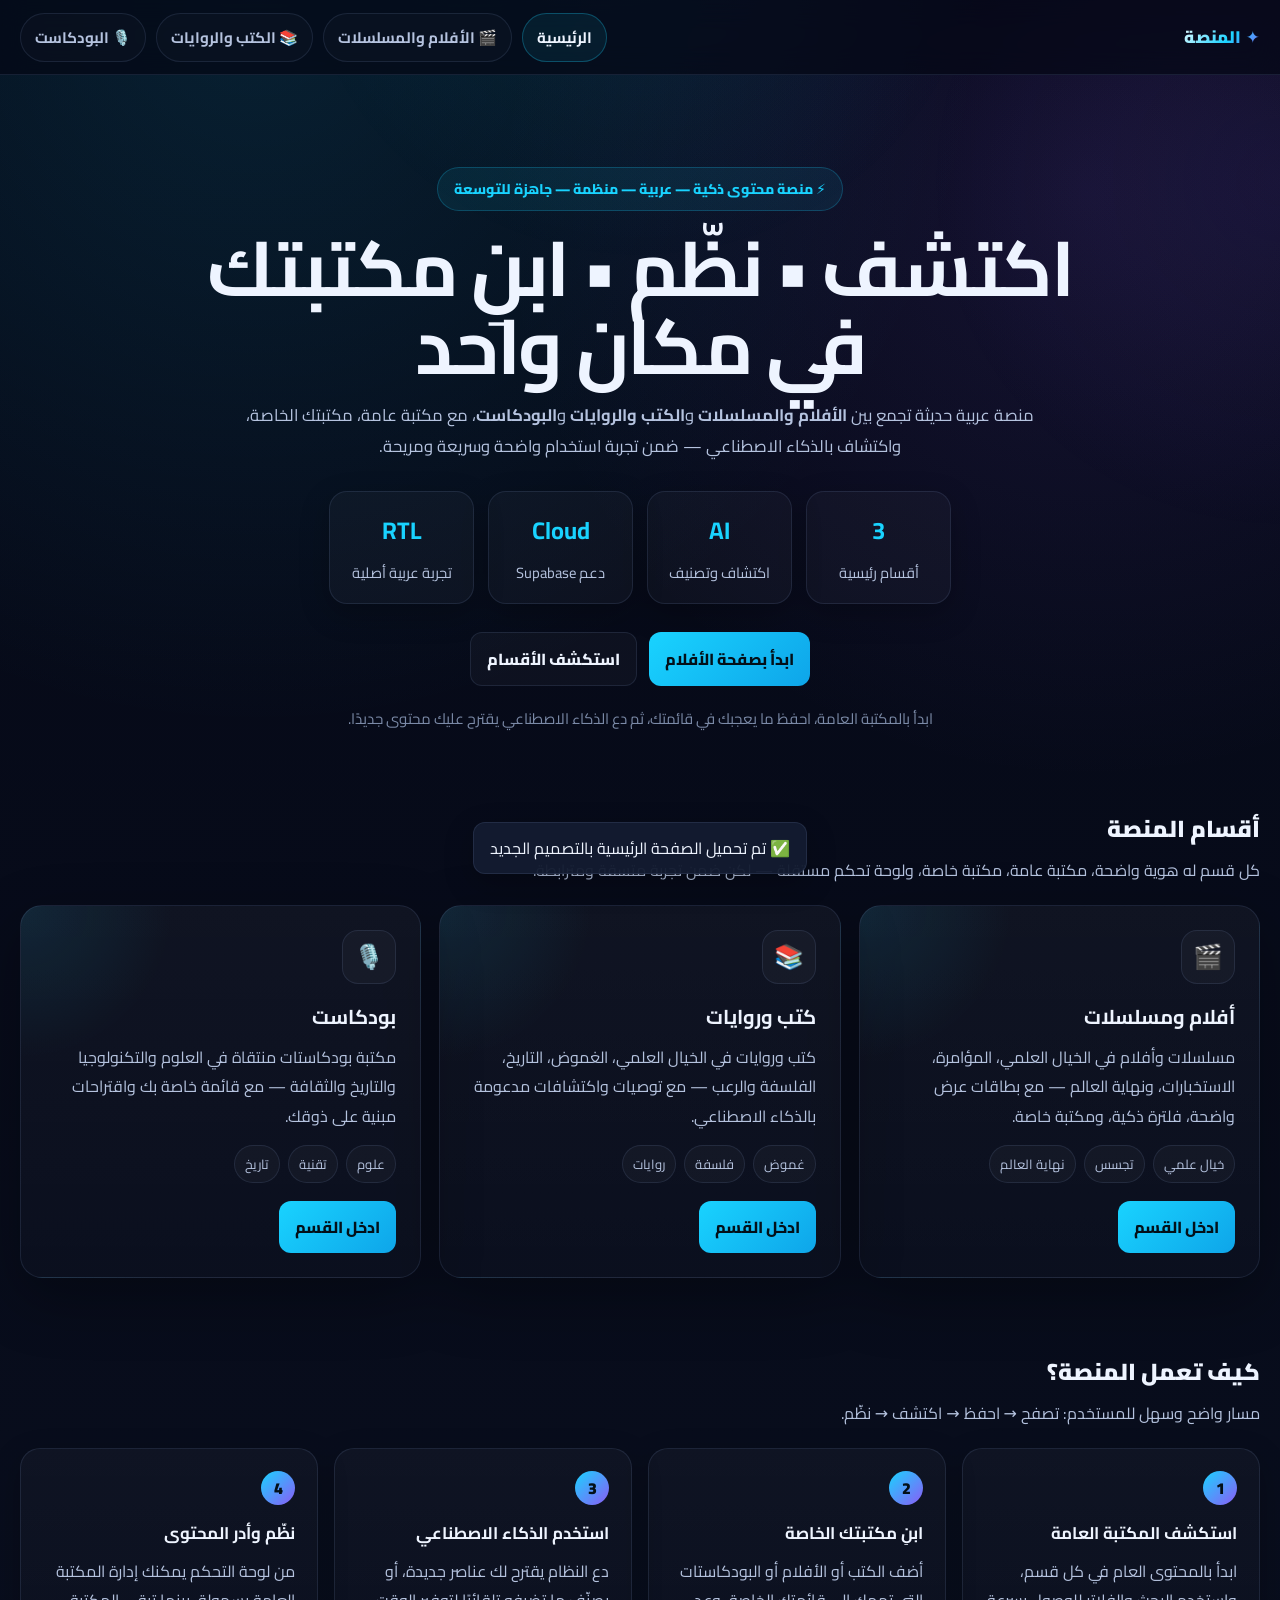
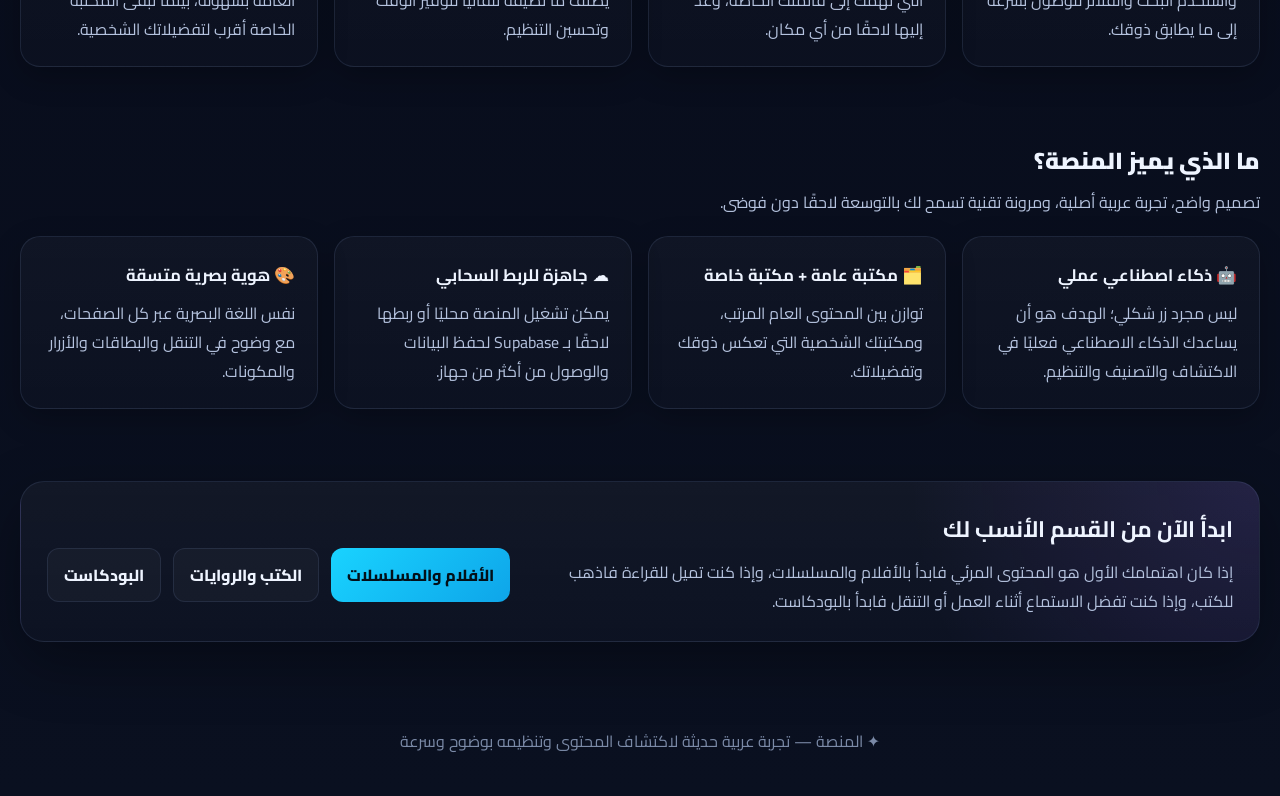
==== index.html @ 4f28342f "Revamp landing page structure and styles Updated the HTML structure and styles for the landing page," ====
<!DOCTYPE html>
<html lang="ar" dir="rtl">
<head>
  <meta charset="UTF-8" />
  <meta name="viewport" content="width=device-width, initial-scale=1.0" />

  <link rel="preconnect" href="https://fonts.googleapis.com" />
  <link rel="preconnect" href="https://fonts.gstatic.com" crossorigin />
  <link href="https://fonts.googleapis.com/css2?family=Cairo:wght@300;400;600;700;800;900&family=Tajawal:wght@300;400;500;700;800&display=swap" rel="stylesheet" />
  <link rel="stylesheet" href="assets/css/style.css" />

  <title>المنصة | أفلام • كتب • بودكاست</title>

  <style>
    .landing-hero {
      padding: 92px 0 56px;
    }

    .landing-title {
      max-width: 980px;
      margin-inline: auto;
      text-align: center;
    }

    .landing-title h1 {
      margin: 18px 0 14px;
      font-size: clamp(2.8rem, 6vw, 5rem);
      line-height: 1.02;
      letter-spacing: -0.03em;
    }

    .landing-title p {
      max-width: 820px;
      margin: 0 auto;
      color: var(--text-2);
      line-height: 1.9;
      font-size: 1.04rem;
    }

    .hero-kpis {
      display: flex;
      justify-content: center;
      flex-wrap: wrap;
      gap: 14px;
      margin-top: 28px;
    }

    .hero-kpi {
      min-width: 145px;
      padding: 16px 18px;
      text-align: center;
      border-radius: 18px;
      border: 1px solid var(--border);
      background: rgba(255,255,255,.03);
      box-shadow: var(--shadow-md);
    }

    .hero-kpi b {
      display: block;
      font-size: 1.5rem;
      color: var(--primary);
      margin-bottom: 4px;
    }

    .hero-kpi span {
      color: var(--text-2);
      font-size: .92rem;
    }

    .hero-cta {
      display: flex;
      justify-content: center;
      gap: 12px;
      flex-wrap: wrap;
      margin-top: 28px;
    }

    .hero-note {
      margin-top: 18px;
      text-align: center;
      color: var(--text-3);
      font-size: .94rem;
    }

    .category-grid {
      display: grid;
      grid-template-columns: repeat(auto-fit, minmax(280px, 1fr));
      gap: 18px;
    }

    .category-card {
      position: relative;
      overflow: hidden;
      padding: 24px;
      border-radius: 22px;
      border: 1px solid var(--border);
      background:
        linear-gradient(180deg, rgba(255,255,255,.04), rgba(255,255,255,.015)),
        radial-gradient(circle at top left, rgba(25,211,255,.10), transparent 28%);
      box-shadow: var(--shadow-lg);
      transition: .22s ease;
    }

    .category-card:hover {
      transform: translateY(-3px);
      border-color: rgba(25,211,255,.26);
    }

    .category-icon {
      width: 54px;
      height: 54px;
      border-radius: 16px;
      display: inline-flex;
      align-items: center;
      justify-content: center;
      font-size: 1.5rem;
      border: 1px solid var(--border);
      background: rgba(255,255,255,.03);
      margin-bottom: 14px;
    }

    .category-card h3 {
      margin: 0 0 8px;
      font-size: 1.25rem;
    }

    .category-card p {
      margin: 0;
      color: var(--text-2);
      line-height: 1.85;
    }

    .category-tags {
      display: flex;
      gap: 8px;
      flex-wrap: wrap;
      margin-top: 14px;
    }

    .category-tags span {
      border: 1px solid var(--border);
      background: rgba(255,255,255,.03);
      color: var(--text-2);
      border-radius: 999px;
      padding: 6px 10px;
      font-size: .82rem;
    }

    .category-actions {
      margin-top: 18px;
      display: flex;
      gap: 10px;
      flex-wrap: wrap;
    }

    .how-grid {
      display: grid;
      grid-template-columns: repeat(auto-fit, minmax(240px, 1fr));
      gap: 16px;
    }

    .step-card {
      padding: 22px;
      border-radius: 20px;
      border: 1px solid var(--border);
      background: linear-gradient(180deg, rgba(255,255,255,.03), rgba(255,255,255,.015));
      box-shadow: var(--shadow-md);
    }

    .step-number {
      width: 34px;
      height: 34px;
      border-radius: 999px;
      display: inline-flex;
      align-items: center;
      justify-content: center;
      background: linear-gradient(135deg, var(--primary), var(--secondary));
      color: #031018;
      font-weight: 900;
      margin-bottom: 12px;
    }

    .step-card h4 {
      margin: 0 0 8px;
      font-size: 1.05rem;
    }

    .step-card p {
      margin: 0;
      color: var(--text-2);
      line-height: 1.8;
    }

    .feature-grid {
      display: grid;
      grid-template-columns: repeat(auto-fit, minmax(260px, 1fr));
      gap: 16px;
    }

    .feature-card {
      padding: 22px;
      border-radius: 20px;
      border: 1px solid var(--border);
      background: linear-gradient(180deg, rgba(255,255,255,.03), rgba(255,255,255,.015));
      box-shadow: var(--shadow-md);
    }

    .feature-card h4 {
      margin: 0 0 8px;
      font-size: 1.04rem;
    }

    .feature-card p {
      margin: 0;
      color: var(--text-2);
      line-height: 1.8;
    }

    .cta-band {
      padding: 26px;
      border-radius: 24px;
      border: 1px solid var(--border);
      background:
        linear-gradient(180deg, rgba(255,255,255,.04), rgba(255,255,255,.015)),
        radial-gradient(circle at top right, rgba(139,92,246,.14), transparent 28%);
      box-shadow: var(--shadow-lg);
      display: flex;
      justify-content: space-between;
      align-items: center;
      gap: 18px;
      flex-wrap: wrap;
    }

    .cta-band h3 {
      margin: 0 0 8px;
      font-size: 1.4rem;
    }

    .cta-band p {
      margin: 0;
      color: var(--text-2);
      line-height: 1.8;
      max-width: 700px;
    }

    @media (max-width: 720px) {
      .landing-hero {
        padding-top: 68px;
      }

      .landing-title h1 {
        font-size: clamp(2.2rem, 10vw, 3.4rem);
      }
    }
  </style>
</head>
<body class="page-shell">
  <header class="nav">
    <div class="container nav-inner">
      <a class="brand" href="index.html">✦ المنصة</a>

      <nav class="nav-links">
        <a class="nav-link active" href="index.html">الرئيسية</a>
        <a class="nav-link" href="movies.html">🎬 الأفلام والمسلسلات</a>
        <a class="nav-link" href="books.html">📚 الكتب والروايات</a>
        <a class="nav-link" href="podcasts.html">🎙️ البودكاست</a>
      </nav>
    </div>
  </header>

  <main>
    <!-- HERO -->
    <section class="landing-hero container">
      <div class="landing-title">
        <span class="hero-badge">⚡ منصة محتوى ذكية — عربية — منظمة — جاهزة للتوسعة</span>
        <h1>اكتشف • نظّم • ابنِ مكتبتك<br />في مكان واحد</h1>
        <p>
          منصة عربية حديثة تجمع بين <strong>الأفلام والمسلسلات</strong> و<strong>الكتب والروايات</strong> و<strong>البودكاست</strong>،
          مع مكتبة عامة، مكتبتك الخاصة، واكتشاف بالذكاء الاصطناعي — ضمن تجربة استخدام واضحة وسريعة ومريحة.
        </p>

        <div class="hero-kpis">
          <div class="hero-kpi">
            <b>3</b>
            <span>أقسام رئيسية</span>
          </div>
          <div class="hero-kpi">
            <b>AI</b>
            <span>اكتشاف وتصنيف</span>
          </div>
          <div class="hero-kpi">
            <b>Cloud</b>
            <span>دعم Supabase</span>
          </div>
          <div class="hero-kpi">
            <b>RTL</b>
            <span>تجربة عربية أصلية</span>
          </div>
        </div>

        <div class="hero-cta">
          <a class="btn btn-primary" href="movies.html">ابدأ بصفحة الأفلام</a>
          <a class="btn btn-ghost" href="#sections">استكشف الأقسام</a>
        </div>

        <div class="hero-note">
          ابدأ بالمكتبة العامة، احفظ ما يعجبك في قائمتك، ثم دع الذكاء الاصطناعي يقترح عليك محتوى جديدًا.
        </div>
      </div>
    </section>

    <!-- SECTIONS -->
    <section id="sections" class="section container">
      <div class="section-head">
        <div>
          <h2 class="section-title">أقسام المنصة</h2>
          <p class="section-subtitle">
            كل قسم له هوية واضحة، مكتبة عامة، مكتبة خاصة، ولوحة تحكم مستقلة — لكن ضمن تجربة متسقة ومترابطة.
          </p>
        </div>
      </div>

      <div class="category-grid">
        <article class="category-card">
          <div class="category-icon">🎬</div>
          <h3>أفلام ومسلسلات</h3>
          <p>
            مسلسلات وأفلام في الخيال العلمي، المؤامرة، الاستخبارات، ونهاية العالم — مع بطاقات عرض واضحة، فلترة ذكية، ومكتبة خاصة.
          </p>
          <div class="category-tags">
            <span>خيال علمي</span>
            <span>تجسس</span>
            <span>نهاية العالم</span>
          </div>
          <div class="category-actions">
            <a class="btn btn-primary" href="movies.html">ادخل القسم</a>
          </div>
        </article>

        <article class="category-card">
          <div class="category-icon">📚</div>
          <h3>كتب وروايات</h3>
          <p>
            كتب وروايات في الخيال العلمي، الغموض، التاريخ، الفلسفة والرعب — مع توصيات واكتشافات مدعومة بالذكاء الاصطناعي.
          </p>
          <div class="category-tags">
            <span>غموض</span>
            <span>فلسفة</span>
            <span>روايات</span>
          </div>
          <div class="category-actions">
            <a class="btn btn-primary" href="books.html">ادخل القسم</a>
          </div>
        </article>

        <article class="category-card">
          <div class="category-icon">🎙️</div>
          <h3>بودكاست</h3>
          <p>
            مكتبة بودكاستات منتقاة في العلوم والتكنولوجيا والتاريخ والثقافة — مع قائمة خاصة بك واقتراحات مبنية على ذوقك.
          </p>
          <div class="category-tags">
            <span>علوم</span>
            <span>تقنية</span>
            <span>تاريخ</span>
          </div>
          <div class="category-actions">
            <a class="btn btn-primary" href="podcasts.html">ادخل القسم</a>
          </div>
        </article>
      </div>
    </section>

    <!-- HOW IT WORKS -->
    <section class="section container">
      <div class="section-head">
        <div>
          <h2 class="section-title">كيف تعمل المنصة؟</h2>
          <p class="section-subtitle">
            مسار واضح وسهل للمستخدم: تصفح → احفظ → اكتشف → نظّم.
          </p>
        </div>
      </div>

      <div class="how-grid">
        <article class="step-card">
          <div class="step-number">1</div>
          <h4>استكشف المكتبة العامة</h4>
          <p>
            ابدأ بالمحتوى العام في كل قسم، واستخدم البحث والفلاتر للوصول بسرعة إلى ما يطابق ذوقك.
          </p>
        </article>

        <article class="step-card">
          <div class="step-number">2</div>
          <h4>ابنِ مكتبتك الخاصة</h4>
          <p>
            أضف الكتب أو الأفلام أو البودكاستات التي تهمك إلى قائمتك الخاصة، وعد إليها لاحقًا من أي مكان.
          </p>
        </article>

        <article class="step-card">
          <div class="step-number">3</div>
          <h4>استخدم الذكاء الاصطناعي</h4>
          <p>
            دع النظام يقترح لك عناصر جديدة، أو يصنّف ما تضيفه تلقائيًا لتوفير الوقت وتحسين التنظيم.
          </p>
        </article>

        <article class="step-card">
          <div class="step-number">4</div>
          <h4>نظّم وأدر المحتوى</h4>
          <p>
            من لوحة التحكم يمكنك إدارة المكتبة العامة بسهولة، بينما تبقى المكتبة الخاصة أقرب لتفضيلاتك الشخصية.
          </p>
        </article>
      </div>
    </section>

    <!-- FEATURE BLOCKS -->
    <section class="section container">
      <div class="section-head">
        <div>
          <h2 class="section-title">ما الذي يميز المنصة؟</h2>
          <p class="section-subtitle">
            تصميم واضح، تجربة عربية أصلية، ومرونة تقنية تسمح لك بالتوسعة لاحقًا دون فوضى.
          </p>
        </div>
      </div>

      <div class="feature-grid">
        <article class="feature-card">
          <h4>🤖 ذكاء اصطناعي عملي</h4>
          <p>
            ليس مجرد زر شكلي؛ الهدف هو أن يساعدك الذكاء الاصطناعي فعليًا في الاكتشاف والتصنيف والتنظيم.
          </p>
        </article>

        <article class="feature-card">
          <h4>🗂️ مكتبة عامة + مكتبة خاصة</h4>
          <p>
            توازن بين المحتوى العام المرتب، ومكتبتك الشخصية التي تعكس ذوقك وتفضيلاتك.
          </p>
        </article>

        <article class="feature-card">
          <h4>☁️ جاهزة للربط السحابي</h4>
          <p>
            يمكن تشغيل المنصة محليًا أو ربطها لاحقًا بـ Supabase لحفظ البيانات والوصول من أكثر من جهاز.
          </p>
        </article>

        <article class="feature-card">
          <h4>🎨 هوية بصرية متسقة</h4>
          <p>
            نفس اللغة البصرية عبر كل الصفحات، مع وضوح في التنقل والبطاقات والأزرار والمكونات.
          </p>
        </article>
      </div>
    </section>

    <!-- CTA BAND -->
    <section class="section container">
      <div class="cta-band">
        <div>
          <h3>ابدأ الآن من القسم الأنسب لك</h3>
          <p>
            إذا كان اهتمامك الأول هو المحتوى المرئي فابدأ بالأفلام والمسلسلات، وإذا كنت تميل للقراءة فاذهب للكتب،
            وإذا كنت تفضل الاستماع أثناء العمل أو التنقل فابدأ بالبودكاست.
          </p>
        </div>

        <div class="hero-actions">
          <a class="btn btn-primary" href="movies.html">الأفلام والمسلسلات</a>
          <a class="btn btn-ghost" href="books.html">الكتب والروايات</a>
          <a class="btn btn-ghost" href="podcasts.html">البودكاست</a>
        </div>
      </div>
    </section>
  </main>

  <footer class="footer container">
    ✦ المنصة — تجربة عربية حديثة لاكتشاف المحتوى وتنظيمه بوضوح وسرعة
  </footer>

  <div id="toast"></div>

  <script src="assets/js/config.js"></script>
  <script src="assets/js/common.js"></script>
  <script>
    const { toast } = window.AppCommon || {};

    if (toast) {
      setTimeout(() => {
        toast('✅ تم تحميل الصفحة الرئيسية بالتصميم الجديد');
      }, 500);
    }
  </script>
</body>
</html>
---- assets/css/style.css ----
:root {
  --bg: #050816;
  --bg-2: #0a1020;
  --surface: rgba(12, 18, 34, 0.72);
  --surface-2: rgba(18, 26, 46, 0.82);
  --surface-solid: #0f172a;
  --border: rgba(108, 129, 169, 0.18);

  --text: #eef4ff;
  --text-2: #b5c3df;
  --text-3: #7b8aa7;

  --primary: #19d3ff;
  --primary-2: #0ea5e9;
  --secondary: #8b5cf6;
  --success: #10b981;
  --warning: #f59e0b;
  --danger: #ef4444;

  --shadow-lg: 0 20px 60px rgba(0, 0, 0, 0.32);
  --shadow-md: 0 10px 30px rgba(0, 0, 0, 0.24);

  --radius-xl: 24px;
  --radius-lg: 18px;
  --radius-md: 14px;
  --radius-sm: 10px;

  --container: 1240px;
}

* {
  box-sizing: border-box;
}

html {
  scroll-behavior: smooth;
}

body {
  margin: 0;
  min-height: 100vh;
  direction: rtl;
  color: var(--text);
  font-family: "Cairo", "Tajawal", system-ui, sans-serif;
  background:
    radial-gradient(circle at 20% 0%, rgba(25, 211, 255, 0.12), transparent 28%),
    radial-gradient(circle at 85% 8%, rgba(139, 92, 246, 0.12), transparent 24%),
    linear-gradient(180deg, var(--bg) 0%, var(--bg-2) 100%);
  overflow-x: hidden;
}

a {
  color: inherit;
  text-decoration: none;
}

img {
  max-width: 100%;
  display: block;
}

button,
input,
textarea,
select {
  font: inherit;
}

.container {
  width: min(var(--container), calc(100% - 32px));
  margin-inline: auto;
}

/* ===== Background helpers ===== */
.page-shell {
  position: relative;
  isolation: isolate;
}

.page-shell::before {
  content: "";
  position: fixed;
  inset: 0;
  pointer-events: none;
  background:
    radial-gradient(circle at 50% -10%, rgba(25, 211, 255, 0.08), transparent 30%),
    radial-gradient(circle at 100% 20%, rgba(139, 92, 246, 0.08), transparent 24%);
  z-index: -1;
}

/* ===== Navbar ===== */
.nav {
  position: sticky;
  top: 0;
  z-index: 1000;
  backdrop-filter: blur(14px);
  background: rgba(5, 8, 22, 0.72);
  border-bottom: 1px solid var(--border);
}

.nav-inner {
  min-height: 74px;
  display: flex;
  align-items: center;
  justify-content: space-between;
  gap: 18px;
}

.brand {
  display: inline-flex;
  align-items: center;
  gap: 8px;
  font-size: 1.05rem;
  font-weight: 900;
  letter-spacing: 0.2px;
  background: linear-gradient(135deg, #ffffff 0%, var(--primary) 58%, var(--secondary) 100%);
  -webkit-background-clip: text;
  background-clip: text;
  color: transparent;
}

.nav-links {
  display: flex;
  gap: 10px;
  flex-wrap: wrap;
}

.nav-link {
  color: var(--text-2);
  padding: 9px 14px;
  border-radius: 999px;
  border: 1px solid var(--border);
  background: rgba(255, 255, 255, 0.02);
  transition: 0.22s ease;
  font-weight: 700;
  font-size: 0.95rem;
}

.nav-link:hover,
.nav-link.active {
  color: var(--text);
  border-color: rgba(25, 211, 255, 0.28);
  background: rgba(25, 211, 255, 0.08);
}

/* ===== Hero ===== */
.hero {
  padding: 72px 0 36px;
  text-align: center;
}

.hero-badge,
.pill {
  display: inline-flex;
  align-items: center;
  gap: 8px;
  border-radius: 999px;
  padding: 8px 16px;
  border: 1px solid rgba(25, 211, 255, 0.22);
  background: rgba(25, 211, 255, 0.08);
  color: var(--primary);
  font-size: 0.88rem;
  font-weight: 800;
}

.hero h1 {
  margin: 18px auto 12px;
  max-width: 980px;
  font-size: clamp(2.4rem, 5vw, 4.7rem);
  line-height: 1.05;
  letter-spacing: -0.02em;
}

.hero p {
  margin: 0 auto;
  max-width: 820px;
  color: var(--text-2);
  line-height: 1.9;
  font-size: 1.02rem;
}

.hero-actions {
  display: flex;
  justify-content: center;
  gap: 12px;
  flex-wrap: wrap;
  margin-top: 26px;
}

/* ===== Section blocks ===== */
.section {
  padding: 18px 0 54px;
}

.section-head {
  display: flex;
  align-items: end;
  justify-content: space-between;
  gap: 16px;
  margin-bottom: 20px;
  flex-wrap: wrap;
}

.section-title {
  margin: 0;
  font-size: 1.45rem;
  font-weight: 900;
}

.section-subtitle {
  margin: 6px 0 0;
  color: var(--text-2);
  line-height: 1.8;
  max-width: 760px;
}

/* ===== Cards ===== */
.card,
.panel {
  border: 1px solid var(--border);
  border-radius: var(--radius-lg);
  background: linear-gradient(180deg, rgba(255,255,255,0.03), rgba(255,255,255,0.015));
  box-shadow: var(--shadow-lg);
  backdrop-filter: blur(12px);
}

.card {
  padding: 22px;
}

.card h3,
.panel h3 {
  margin: 0 0 10px;
}

.card p,
.panel p {
  margin: 0;
  color: var(--text-2);
  line-height: 1.85;
}

.grid {
  display: grid;
  gap: 18px;
}

.grid.cols-2 {
  grid-template-columns: repeat(auto-fit, minmax(320px, 1fr));
}

.grid.cols-3 {
  grid-template-columns: repeat(auto-fit, minmax(260px, 1fr));
}

.grid.cols-4 {
  grid-template-columns: repeat(auto-fit, minmax(220px, 1fr));
}

/* ===== KPI chips ===== */
.stats-row {
  display: flex;
  gap: 12px;
  flex-wrap: wrap;
  justify-content: center;
  margin-top: 24px;
}

.stat-chip {
  min-width: 130px;
  text-align: center;
  padding: 14px 18px;
  border-radius: var(--radius-md);
  border: 1px solid var(--border);
  background: rgba(255,255,255,0.03);
  box-shadow: var(--shadow-md);
}

.stat-chip b {
  display: block;
  font-size: 1.42rem;
  color: var(--primary);
  margin-bottom: 4px;
}

.stat-chip span {
  color: var(--text-2);
  font-size: 0.92rem;
}

/* ===== Tabs ===== */
.tabs {
  display: flex;
  gap: 10px;
  justify-content: center;
  flex-wrap: wrap;
  margin-top: 24px;
}

.tab-btn {
  border: 1px solid var(--border);
  background: rgba(255,255,255,0.03);
  color: var(--text-2);
  border-radius: 999px;
  padding: 10px 16px;
  cursor: pointer;
  font-weight: 800;
  transition: 0.2s ease;
}

.tab-btn:hover,
.tab-btn.active {
  color: var(--text);
  border-color: rgba(25, 211, 255, 0.28);
  background: rgba(25, 211, 255, 0.08);
}

/* ===== Buttons ===== */
.btn {
  display: inline-flex;
  align-items: center;
  justify-content: center;
  gap: 8px;
  cursor: pointer;
  border: none;
  padding: 11px 16px;
  border-radius: 12px;
  font-weight: 800;
  transition: 0.18s ease;
}

.btn:hover {
  transform: translateY(-1px);
}

.btn-primary {
  background: linear-gradient(135deg, var(--primary), var(--primary-2));
  color: #031019;
}

.btn-secondary {
  background: linear-gradient(135deg, var(--secondary), #6d28d9);
  color: #f7f5ff;
}

.btn-ghost {
  border: 1px solid var(--border);
  color: var(--text);
  background: rgba(255,255,255,0.03);
}

.btn-danger {
  border: 1px solid rgba(239,68,68,.25);
  color: #ffcdcd;
  background: rgba(239,68,68,.08);
}

/* ===== Forms ===== */
.input,
.textarea,
.select {
  width: 100%;
  border: 1px solid var(--border);
  background: rgba(16, 23, 39, 0.9);
  color: var(--text);
  border-radius: 12px;
  padding: 12px 14px;
  outline: none;
  transition: 0.18s ease;
}

.input:focus,
.textarea:focus,
.select:focus {
  border-color: rgba(25, 211, 255, 0.28);
  box-shadow: 0 0 0 4px rgba(25, 211, 255, 0.08);
}

.textarea {
  min-height: 110px;
  resize: vertical;
}

.field-label {
  margin-bottom: 6px;
  color: var(--text-2);
  font-size: 0.92rem;
  font-weight: 700;
}

.form-grid-2 {
  display: grid;
  grid-template-columns: 1fr 1fr;
  gap: 12px;
}

/* ===== Chips/tags ===== */
.badge-row,
.tag-row {
  display: flex;
  gap: 8px;
  flex-wrap: wrap;
}

.badge,
.tag {
  border: 1px solid var(--border);
  background: rgba(255,255,255,0.03);
  color: var(--text-2);
  border-radius: 999px;
  padding: 6px 10px;
  font-size: 0.82rem;
}

/* ===== Toolbar ===== */
.toolbar {
  display: flex;
  align-items: center;
  justify-content: space-between;
  gap: 14px;
  flex-wrap: wrap;
  margin-bottom: 18px;
}

.toolbar-group {
  display: flex;
  gap: 10px;
  align-items: center;
  flex-wrap: wrap;
}

.filters {
  display: flex;
  gap: 8px;
  flex-wrap: wrap;
}

.filter-btn {
  border: 1px solid var(--border);
  background: rgba(255,255,255,0.03);
  color: var(--text-2);
  border-radius: 999px;
  padding: 8px 12px;
  cursor: pointer;
  transition: 0.18s ease;
}

.filter-btn:hover,
.filter-btn.active {
  color: var(--text);
  border-color: rgba(25, 211, 255, 0.28);
  background: rgba(25, 211, 255, 0.08);
}

/* ===== Tables ===== */
.table-wrap {
  overflow: auto;
}

.data-table {
  width: 100%;
  border-collapse: collapse;
}

.data-table th,
.data-table td {
  text-align: right;
  padding: 13px 10px;
  border-bottom: 1px solid var(--border);
  vertical-align: top;
}

.data-table th {
  color: var(--text-2);
  font-size: 0.92rem;
}

.data-table td {
  font-size: 0.95rem;
}

.muted {
  color: var(--text-3);
}

/* ===== Empty states ===== */
.empty-state,
.empty {
  padding: 28px;
  border: 1px dashed var(--border);
  border-radius: var(--radius-lg);
  text-align: center;
  color: var(--text-3);
  background: rgba(255,255,255,0.02);
}

/* ===== Modal ===== */
.modal-backdrop {
  position: fixed;
  inset: 0;
  background: rgba(0,0,0,0.62);
  display: none;
  align-items: center;
  justify-content: center;
  padding: 18px;
  z-index: 2000;
}

.modal-backdrop.open {
  display: flex;
}

.modal {
  width: min(860px, 100%);
  max-height: calc(100vh - 36px);
  overflow: auto;
  border: 1px solid var(--border);
  border-radius: 22px;
  background: var(--surface-solid);
  box-shadow: var(--shadow-lg);
}

.modal-head,
.modal-foot {
  padding: 18px;
  border-bottom: 1px solid var(--border);
  display: flex;
  align-items: center;
  justify-content: space-between;
  gap: 12px;
}

.modal-foot {
  border-top: 1px solid var(--border);
  border-bottom: none;
  justify-content: flex-end;
}

.modal-body {
  padding: 18px;
}

.close-btn {
  border: none;
  background: transparent;
  color: var(--text-2);
  font-size: 1.2rem;
  cursor: pointer;
}

/* ===== Toast ===== */
#toast {
  position: fixed;
  bottom: 26px;
  left: 50%;
  transform: translateX(-50%) translateY(16px);
  background: rgba(19, 28, 48, 0.96);
  border: 1px solid var(--border);
  color: var(--text);
  border-radius: 12px;
  padding: 10px 16px;
  opacity: 0;
  transition: 0.24s ease;
  z-index: 9999;
  pointer-events: none;
  box-shadow: var(--shadow-md);
}

#toast.show {
  opacity: 1;
  transform: translateX(-50%) translateY(0);
}

/* ===== Footer ===== */
.footer {
  padding: 30px 0 40px;
  text-align: center;
  color: var(--text-3);
}

/* ===== Responsive ===== */
@media (max-width: 900px) {
  .nav-inner {
    min-height: 68px;
  }

  .hero {
    padding-top: 58px;
  }
}

@media (max-width: 720px) {
  .form-grid-2 {
    grid-template-columns: 1fr;
  }

  .container {
    width: min(var(--container), calc(100% - 20px));
  }

  .hero h1 {
    font-size: clamp(2rem, 10vw, 3rem);
  }
}
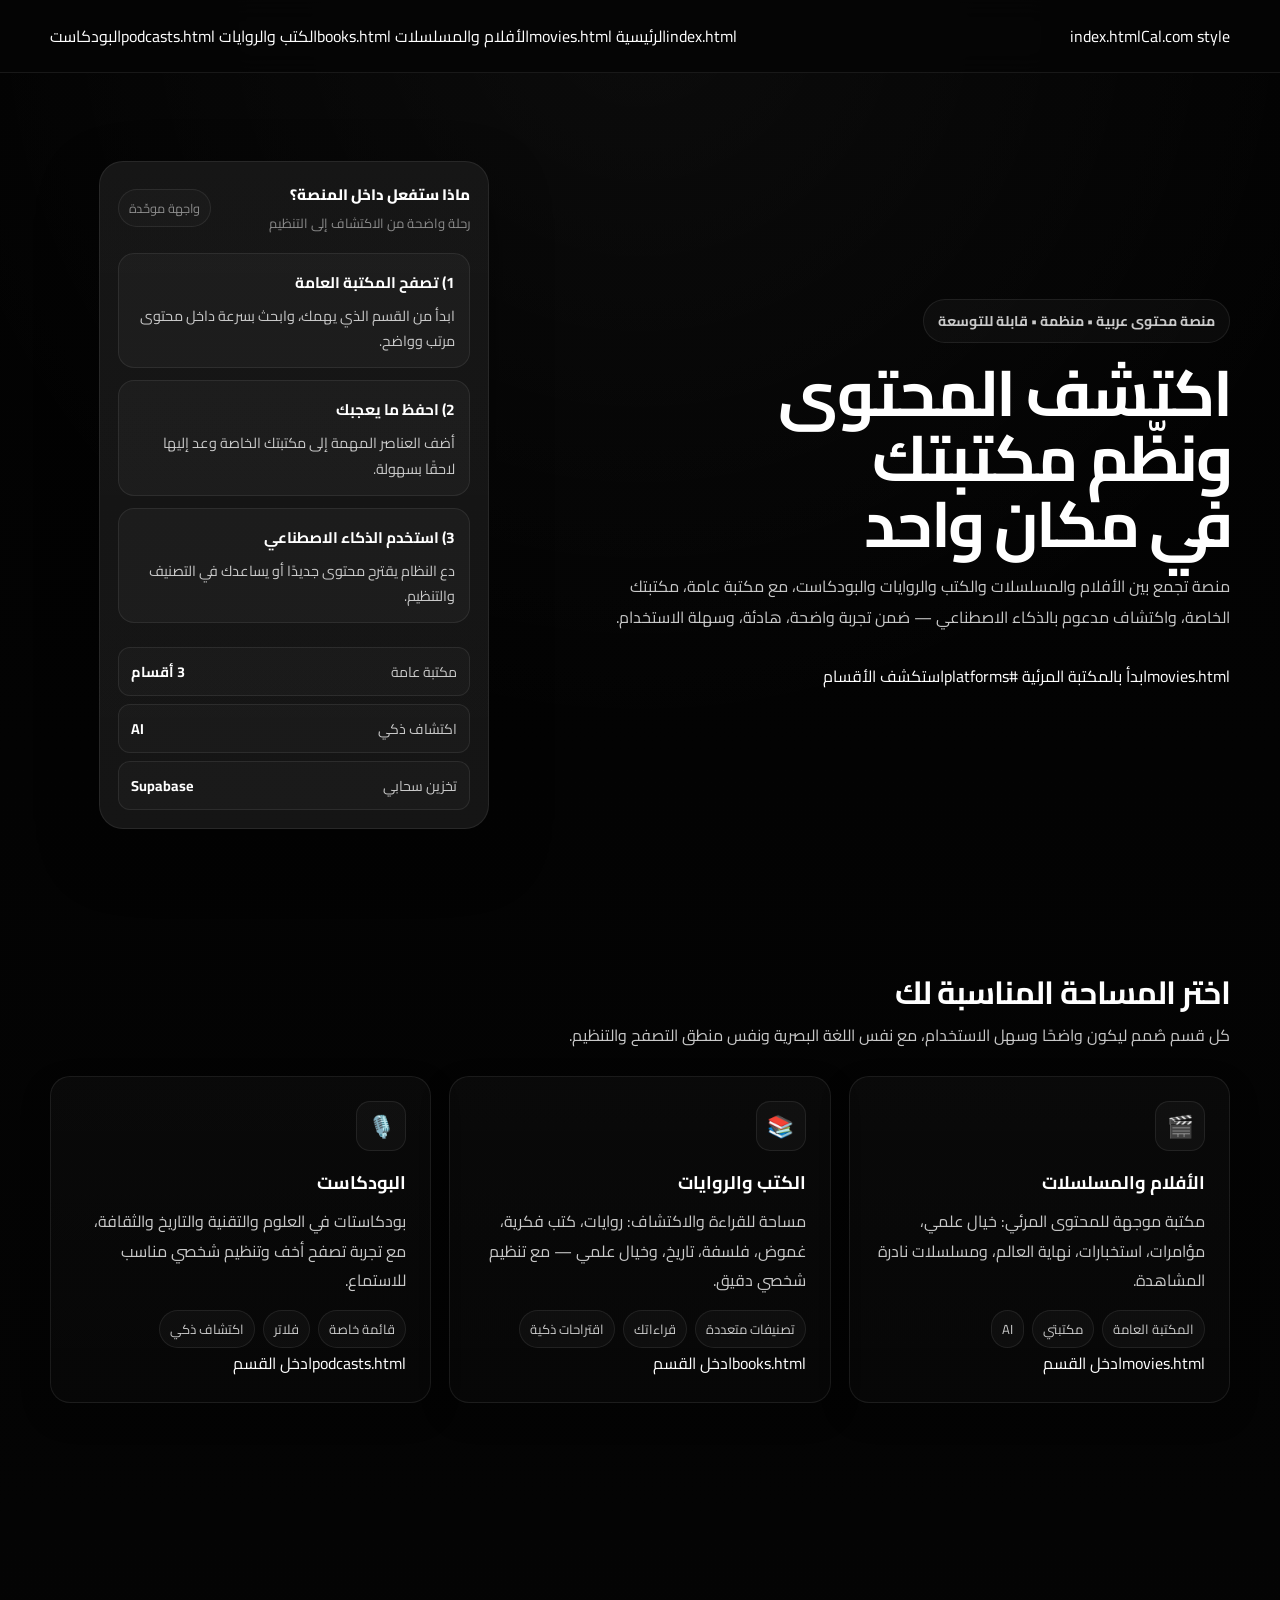
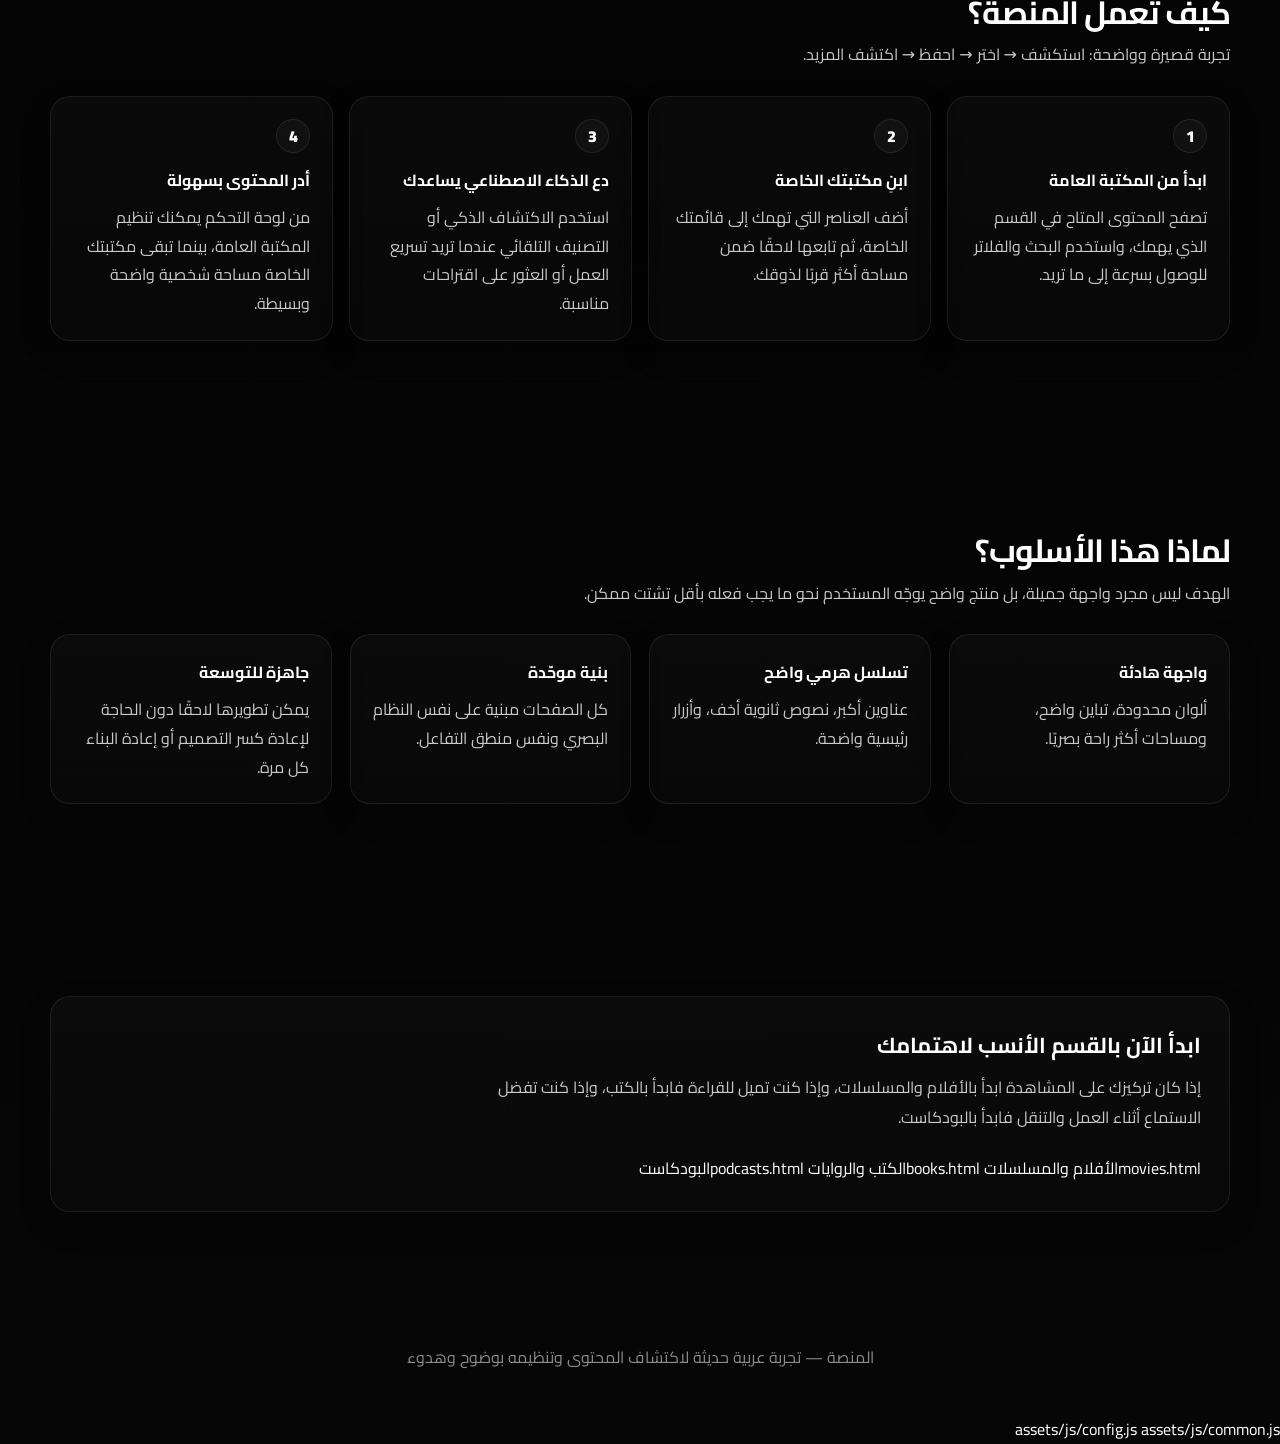
==== commit 493e1940: "Update index.html" ====
--- a/index.html
+++ b/index.html
@@ -6,154 +6,108 @@
 
   <link rel="preconnect" href="https://fonts.googleapis.com" />
   <link rel="preconnect" href="https://fonts.gstatic.com" crossorigin />
-  <link href="https://fonts.googleapis.com/css2?family=Cairo:wght@300;400;600;700;800;900&family=Tajawal:wght@300;400;500;700;800&display=swap" rel="stylesheet" />
+  <link
+    href="https://fonts.googleapis.com/css2?family=Cairo:wght@300;400;600;700;800;900&family=Tajawal:wght@300;400;500;700;800&display=swap"
+    rel="stylesheet"
+  />
   <link rel="stylesheet" href="assets/css/style.css" />
 
   <title>المنصة | أفلام • كتب • بودكاست</title>
 
   <style>
-    .landing-hero {
-      padding: 92px 0 56px;
-    }
-
-    .landing-title {
-      max-width: 980px;
-      margin-inline: auto;
-      text-align: center;
-    }
-
-    .landing-title h1 {
-      margin: 18px 0 14px;
-      font-size: clamp(2.8rem, 6vw, 5rem);
-      line-height: 1.02;
-      letter-spacing: -0.03em;
-    }
-
-    .landing-title p {
-      max-width: 820px;
-      margin: 0 auto;
+    .landing-hero .preview-panel {
+      min-height: 460px;
+    }
+
+    .preview-tag {
+      display: inline-flex;
+      align-items: center;
+      gap: 6px;
+      border-radius: 999px;
+      padding: 6px 10px;
+      border: 1px solid var(--border);
+      color: var(--text-3);
+      font-size: 0.8rem;
+      background: rgba(255,255,255,0.02);
+    }
+
+    .preview-stack {
+      display: grid;
+      gap: 12px;
+      margin-top: 18px;
+    }
+
+    .preview-card {
+      border: 1px solid var(--border);
+      border-radius: 16px;
+      background: rgba(255,255,255,0.03);
+      padding: 14px;
+    }
+
+    .preview-card strong {
+      display: block;
+      margin-bottom: 6px;
+      font-size: 0.96rem;
+    }
+
+    .preview-card p {
+      margin: 0;
       color: var(--text-2);
-      line-height: 1.9;
-      font-size: 1.04rem;
-    }
-
-    .hero-kpis {
+      line-height: 1.75;
+      font-size: 0.9rem;
+    }
+
+    .preview-mini-list {
+      display: grid;
+      gap: 8px;
+      margin-top: 12px;
+    }
+
+    .preview-mini-item {
       display: flex;
-      justify-content: center;
-      flex-wrap: wrap;
-      gap: 14px;
-      margin-top: 28px;
-    }
-
-    .hero-kpi {
-      min-width: 145px;
-      padding: 16px 18px;
-      text-align: center;
-      border-radius: 18px;
+      align-items: center;
+      justify-content: space-between;
+      gap: 10px;
+      padding: 10px 12px;
+      border-radius: 12px;
+      background: rgba(255,255,255,0.025);
       border: 1px solid var(--border);
-      background: rgba(255,255,255,.03);
-      box-shadow: var(--shadow-md);
-    }
-
-    .hero-kpi b {
-      display: block;
-      font-size: 1.5rem;
-      color: var(--primary);
-      margin-bottom: 4px;
-    }
-
-    .hero-kpi span {
       color: var(--text-2);
-      font-size: .92rem;
-    }
-
-    .hero-cta {
-      display: flex;
-      justify-content: center;
-      gap: 12px;
-      flex-wrap: wrap;
-      margin-top: 28px;
-    }
-
-    .hero-note {
-      margin-top: 18px;
-      text-align: center;
-      color: var(--text-3);
-      font-size: .94rem;
-    }
-
-    .category-grid {
-      display: grid;
-      grid-template-columns: repeat(auto-fit, minmax(280px, 1fr));
-      gap: 18px;
+      font-size: 0.88rem;
+    }
+
+    .preview-mini-item b {
+      color: var(--text);
+      font-size: 0.9rem;
     }
 
     .category-card {
-      position: relative;
-      overflow: hidden;
       padding: 24px;
-      border-radius: 22px;
-      border: 1px solid var(--border);
-      background:
-        linear-gradient(180deg, rgba(255,255,255,.04), rgba(255,255,255,.015)),
-        radial-gradient(circle at top left, rgba(25,211,255,.10), transparent 28%);
-      box-shadow: var(--shadow-lg);
-      transition: .22s ease;
-    }
-
-    .category-card:hover {
-      transform: translateY(-3px);
-      border-color: rgba(25,211,255,.26);
     }
 
     .category-icon {
-      width: 54px;
-      height: 54px;
-      border-radius: 16px;
+      width: 50px;
+      height: 50px;
+      border-radius: 14px;
       display: inline-flex;
       align-items: center;
       justify-content: center;
-      font-size: 1.5rem;
       border: 1px solid var(--border);
-      background: rgba(255,255,255,.03);
+      background: rgba(255,255,255,0.03);
       margin-bottom: 14px;
+      font-size: 1.35rem;
     }
 
     .category-card h3 {
       margin: 0 0 8px;
-      font-size: 1.25rem;
-    }
-
-    .category-card p {
-      margin: 0;
-      color: var(--text-2);
-      line-height: 1.85;
-    }
-
-    .category-tags {
-      display: flex;
-      gap: 8px;
-      flex-wrap: wrap;
-      margin-top: 14px;
-    }
-
-    .category-tags span {
-      border: 1px solid var(--border);
-      background: rgba(255,255,255,.03);
-      color: var(--text-2);
-      border-radius: 999px;
-      padding: 6px 10px;
-      font-size: .82rem;
-    }
-
-    .category-actions {
-      margin-top: 18px;
+      font-size: 1.14rem;
+
       display: flex;
       gap: 10px;
       flex-wrap: wrap;
     }
 
-    .how-grid {
+    .steps-grid {
       display: grid;
       grid-template-columns: repeat(auto-fit, minmax(240px, 1fr));
       gap: 16px;
@@ -161,28 +115,25 @@
 
     .step-card {
       padding: 22px;
-      border-radius: 20px;
-      border: 1px solid var(--border);
-      background: linear-gradient(180deg, rgba(255,255,255,.03), rgba(255,255,255,.015));
-      box-shadow: var(--shadow-md);
     }
 
     .step-number {
       width: 34px;
       height: 34px;
       border-radius: 999px;
+      border: 1px solid var(--border);
       display: inline-flex;
       align-items: center;
       justify-content: center;
-      background: linear-gradient(135deg, var(--primary), var(--secondary));
-      color: #031018;
+      color: var(--text);
+      background: rgba(255,255,255,0.03);
       font-weight: 900;
       margin-bottom: 12px;
     }
 
     .step-card h4 {
       margin: 0 0 8px;
-      font-size: 1.05rem;
+      font-size: 1rem;
     }
 
     .step-card p {
@@ -191,23 +142,13 @@
       line-height: 1.8;
     }
 
-    .feature-grid {
-      display: grid;
-      grid-template-columns: repeat(auto-fit, minmax(260px, 1fr));
-      gap: 16px;
-    }
-
     .feature-card {
       padding: 22px;
-      border-radius: 20px;
-      border: 1px solid var(--border);
-      background: linear-gradient(180deg, rgba(255,255,255,.03), rgba(255,255,255,.015));
-      box-shadow: var(--shadow-md);
     }
 
     .feature-card h4 {
       margin: 0 0 8px;
-      font-size: 1.04rem;
+      font-size: 1rem;
     }
 
     .feature-card p {
@@ -217,39 +158,29 @@
     }
 
     .cta-band {
-      padding: 26px;
-      border-radius: 24px;
-      border: 1px solid var(--border);
-      background:
-        linear-gradient(180deg, rgba(255,255,255,.04), rgba(255,255,255,.015)),
-        radial-gradient(circle at top right, rgba(139,92,246,.14), transparent 28%);
-      box-shadow: var(--shadow-lg);
+      padding: 28px;
       display: flex;
+      align-items: center;
       justify-content: space-between;
-      align-items: center;
-      gap: 18px;
+      gap: 20px;
       flex-wrap: wrap;
     }
 
     .cta-band h3 {
       margin: 0 0 8px;
-      font-size: 1.4rem;
+      font-size: 1.35rem;
     }
 
     .cta-band p {
       margin: 0;
       color: var(--text-2);
-      line-height: 1.8;
-      max-width: 700px;
-    }
-
-    @media (max-width: 720px) {
-      .landing-hero {
-        padding-top: 68px;
-      }
-
-      .landing-title h1 {
-        font-size: clamp(2.2rem, 10vw, 3.4rem);
+      line-height: 1.85;
+      max-width: 720px;
+    }
+
+    @media (max-width: 980px) {
+      .landing-hero .preview-panel {
+        min-height: auto;
       }
     }
   </style>
@@ -257,115 +188,136 @@
 <body class="page-shell">
   <header class="nav">
     <div class="container nav-inner">
-      <a class="brand" href="index.html">✦ المنصة</a>
+      index.htmlCal.com style</a>
 
       <nav class="nav-links">
-        <a class="nav-link active" href="index.html">الرئيسية</a>
-        <a class="nav-link" href="movies.html">🎬 الأفلام والمسلسلات</a>
-        <a class="nav-link" href="books.html">📚 الكتب والروايات</a>
-        <a class="nav-link" href="podcasts.html">🎙️ البودكاست</a>
+        index.htmlالرئيسية</a>
+        movies.htmlالأفلام والمسلسلات</a>
+        books.htmlالكتب والروايات</a>
+        podcasts.htmlالبودكاست</a>
       </nav>
     </div>
   </header>
 
   <main>
     <!-- HERO -->
-    <section class="landing-hero container">
-      <div class="landing-title">
-        <span class="hero-badge">⚡ منصة محتوى ذكية — عربية — منظمة — جاهزة للتوسعة</span>
-        <h1>اكتشف • نظّم • ابنِ مكتبتك<br />في مكان واحد</h1>
+    <section class="hero landing-hero container">
+      <div class="hero-grid">
+        <div class="hero-copy">
+          <span class="hero-badge">منصة محتوى عربية • منظمة • قابلة للتوسعة</span>
+          <h1>اكتشف المحتوى<br />ونظّم مكتبتك<br />في مكان واحد</h1>
+          <p>
+            منصة تجمع بين الأفلام والمسلسلات والكتب والروايات والبودكاست، مع مكتبة عامة،
+            مكتبتك الخاصة، واكتشاف مدعوم بالذكاء الاصطناعي — ضمن تجربة واضحة، هادئة، وسهلة الاستخدام.
+          </p>
+
+          <div class="hero-actions">
+            movies.htmlابدأ بالمكتبة المرئية</a>
+            #platformsاستكشف الأقسام</a>
+          </div>
+        </div>
+
+        <div class="hero-side">
+          <div class="preview-panel">
+            <div class="preview-top">
+              <div>
+                <div class="preview-title">ماذا ستفعل داخل المنصة؟</div>
+                <div class="preview-sub">رحلة واضحة من الاكتشاف إلى التنظيم</div>
+              </div>
+              <span class="preview-tag">واجهة موحّدة</span>
+            </div>
+
+            <div class="preview-stack">
+              <div class="preview-card">
+                <strong>1) تصفح المكتبة العامة</strong>
+                <p>ابدأ من القسم الذي يهمك، وابحث بسرعة داخل محتوى مرتب وواضح.</p>
+              </div>
+
+              <div class="preview-card">
+                <strong>2) احفظ ما يعجبك</strong>
+                <p>أضف العناصر المهمة إلى مكتبتك الخاصة وعد إليها لاحقًا بسهولة.</p>
+              </div>
+
+              <div class="preview-card">
+                <strong>3) استخدم الذكاء الاصطناعي</strong>
+                <p>دع النظام يقترح محتوى جديدًا أو يساعدك في التصنيف والتنظيم.</p>
+              </div>
+
+              <div class="preview-mini-list">
+                <div class="preview-mini-item">
+                  <span>مكتبة عامة</span>
+                  <b>3 أقسام</b>
+                </div>
+                <div class="preview-mini-item">
+                  <span>اكتشاف ذكي</span>
+                  <b>AI</b>
+                </div>
+                <div class="preview-mini-item">
+                  <span>تخزين سحابي</span>
+                  <b>Supabase</b>
+                </div>
+              </div>
+            </div>
+          </div>
+        </div>
+      </div>
+    </section>
+
+    <!-- PLATFORMS -->
+    <section id="platforms" class="section container">
+      <div class="section-head">
+        <h2>اختر المساحة المناسبة لك</h2>
         <p>
-          منصة عربية حديثة تجمع بين <strong>الأفلام والمسلسلات</strong> و<strong>الكتب والروايات</strong> و<strong>البودكاست</strong>،
-          مع مكتبة عامة، مكتبتك الخاصة، واكتشاف بالذكاء الاصطناعي — ضمن تجربة استخدام واضحة وسريعة ومريحة.
+          كل قسم صُمم ليكون واضحًا وسهل الاستخدام، مع نفس اللغة البصرية ونفس منطق التصفح والتنظيم.
         </p>
-
-        <div class="hero-kpis">
-          <div class="hero-kpi">
-            <b>3</b>
-            <span>أقسام رئيسية</span>
-          </div>
-          <div class="hero-kpi">
-            <b>AI</b>
-            <span>اكتشاف وتصنيف</span>
-          </div>
-          <div class="hero-kpi">
-            <b>Cloud</b>
-            <span>دعم Supabase</span>
-          </div>
-          <div class="hero-kpi">
-            <b>RTL</b>
-            <span>تجربة عربية أصلية</span>
-          </div>
-        </div>
-
-        <div class="hero-cta">
-          <a class="btn btn-primary" href="movies.html">ابدأ بصفحة الأفلام</a>
-          <a class="btn btn-ghost" href="#sections">استكشف الأقسام</a>
-        </div>
-
-        <div class="hero-note">
-          ابدأ بالمكتبة العامة، احفظ ما يعجبك في قائمتك، ثم دع الذكاء الاصطناعي يقترح عليك محتوى جديدًا.
-        </div>
-      </div>
-    </section>
-
-    <!-- SECTIONS -->
-    <section id="sections" class="section container">
-      <div class="section-head">
-        <div>
-          <h2 class="section-title">أقسام المنصة</h2>
-          <p class="section-subtitle">
-            كل قسم له هوية واضحة، مكتبة عامة، مكتبة خاصة، ولوحة تحكم مستقلة — لكن ضمن تجربة متسقة ومترابطة.
-          </p>
-        </div>
-      </div>
-
-      <div class="category-grid">
-        <article class="category-card">
+      </div>
+
+      <div class="grid cols-3">
+        <article class="card category-card">
           <div class="category-icon">🎬</div>
-          <h3>أفلام ومسلسلات</h3>
-          <p>
-            مسلسلات وأفلام في الخيال العلمي، المؤامرة، الاستخبارات، ونهاية العالم — مع بطاقات عرض واضحة، فلترة ذكية، ومكتبة خاصة.
-          </p>
-          <div class="category-tags">
-            <span>خيال علمي</span>
-            <span>تجسس</span>
-            <span>نهاية العالم</span>
+          <h3>الأفلام والمسلسلات</h3>
+          <p>
+            مكتبة موجهة للمحتوى المرئي: خيال علمي، مؤامرات، استخبارات، نهاية العالم، ومسلسلات نادرة المشاهدة.
+          </p>
+          <div class="badge-row" style="margin-top: 14px;">
+            <span class="badge">المكتبة العامة</span>
+            <span class="badge">مكتبتي</span>
+            <span class="badge">AI</span>
           </div>
           <div class="category-actions">
-            <a class="btn btn-primary" href="movies.html">ادخل القسم</a>
-          </div>
-        </article>
-
-        <article class="category-card">
+            movies.htmlادخل القسم</a>
+          </div>
+        </article>
+
+        <article class="card category-card">
           <div class="category-icon">📚</div>
-          <h3>كتب وروايات</h3>
-          <p>
-            كتب وروايات في الخيال العلمي، الغموض، التاريخ، الفلسفة والرعب — مع توصيات واكتشافات مدعومة بالذكاء الاصطناعي.
-          </p>
-          <div class="category-tags">
-            <span>غموض</span>
-            <span>فلسفة</span>
-            <span>روايات</span>
+          <h3>الكتب والروايات</h3>
+          <p>
+            مساحة للقراءة والاكتشاف: روايات، كتب فكرية، غموض، فلسفة، تاريخ، وخيال علمي — مع تنظيم شخصي دقيق.
+          </p>
+          <div class="badge-row" style="margin-top: 14px;">
+            <span class="badge">تصنيفات متعددة</span>
+            <span class="badge">قراءاتك</span>
+            <span class="badge">اقتراحات ذكية</span>
           </div>
           <div class="category-actions">
-            <a class="btn btn-primary" href="books.html">ادخل القسم</a>
-          </div>
-        </article>
-
-        <article class="category-card">
+            books.htmlادخل القسم</a>
+          </div>
+        </article>
+
+        <article class="card category-card">
           <div class="category-icon">🎙️</div>
-          <h3>بودكاست</h3>
-          <p>
-            مكتبة بودكاستات منتقاة في العلوم والتكنولوجيا والتاريخ والثقافة — مع قائمة خاصة بك واقتراحات مبنية على ذوقك.
-          </p>
-          <div class="category-tags">
-            <span>علوم</span>
-            <span>تقنية</span>
-            <span>تاريخ</span>
+          <h3>البودكاست</h3>
+          <p>
+            بودكاستات في العلوم والتقنية والتاريخ والثقافة، مع تجربة تصفح أخف وتنظيم شخصي مناسب للاستماع.
+          </p>
+          <div class="badge-row" style="margin-top: 14px;">
+            <span class="badge">قائمة خاصة</span>
+            <span class="badge">فلاتر</span>
+            <span class="badge">اكتشاف ذكي</span>
           </div>
           <div class="category-actions">
-            <a class="btn btn-primary" href="podcasts.html">ادخل القسم</a>
+            podcasts.htmlادخل القسم</a>
           </div>
         </article>
       </div>
@@ -374,126 +326,114 @@
     <!-- HOW IT WORKS -->
     <section class="section container">
       <div class="section-head">
-        <div>
-          <h2 class="section-title">كيف تعمل المنصة؟</h2>
-          <p class="section-subtitle">
-            مسار واضح وسهل للمستخدم: تصفح → احفظ → اكتشف → نظّم.
-          </p>
-        </div>
-      </div>
-
-      <div class="how-grid">
-        <article class="step-card">
+        <h2>كيف تعمل المنصة؟</h2>
+        <p>
+          تجربة قصيرة وواضحة: استكشف → اختر → احفظ → اكتشف المزيد.
+        </p>
+      </div>
+
+      <div class="steps-grid">
+        <article class="card step-card">
           <div class="step-number">1</div>
-          <h4>استكشف المكتبة العامة</h4>
-          <p>
-            ابدأ بالمحتوى العام في كل قسم، واستخدم البحث والفلاتر للوصول بسرعة إلى ما يطابق ذوقك.
-          </p>
-        </article>
-
-        <article class="step-card">
+          <h4>ابدأ من المكتبة العامة</h4>
+          <p>
+            تصفح المحتوى المتاح في القسم الذي يهمك، واستخدم البحث والفلاتر للوصول بسرعة إلى ما تريد.
+          </p>
+        </article>
+
+        <article class="card step-card">
           <div class="step-number">2</div>
           <h4>ابنِ مكتبتك الخاصة</h4>
           <p>
-            أضف الكتب أو الأفلام أو البودكاستات التي تهمك إلى قائمتك الخاصة، وعد إليها لاحقًا من أي مكان.
-          </p>
-        </article>
-
-        <article class="step-card">
+            أضف العناصر التي تهمك إلى قائمتك الخاصة، ثم تابعها لاحقًا ضمن مساحة أكثر قربًا لذوقك.
+          </p>
+        </article>
+
+        <article class="card step-card">
           <div class="step-number">3</div>
-          <h4>استخدم الذكاء الاصطناعي</h4>
-          <p>
-            دع النظام يقترح لك عناصر جديدة، أو يصنّف ما تضيفه تلقائيًا لتوفير الوقت وتحسين التنظيم.
-          </p>
-        </article>
-
-        <article class="step-card">
+          <h4>دع الذكاء الاصطناعي يساعدك</h4>
+          <p>
+            استخدم الاكتشاف الذكي أو التصنيف التلقائي عندما تريد تسريع العمل أو العثور على اقتراحات مناسبة.
+          </p>
+        </article>
+
+        <article class="card step-card">
           <div class="step-number">4</div>
-          <h4>نظّم وأدر المحتوى</h4>
-          <p>
-            من لوحة التحكم يمكنك إدارة المكتبة العامة بسهولة، بينما تبقى المكتبة الخاصة أقرب لتفضيلاتك الشخصية.
+          <h4>أدر المحتوى بسهولة</h4>
+          <p>
+            من لوحة التحكم يمكنك تنظيم المكتبة العامة، بينما تبقى مكتبتك الخاصة مساحة شخصية واضحة وبسيطة.
           </p>
         </article>
       </div>
     </section>
 
-    <!-- FEATURE BLOCKS -->
+    <!-- FEATURES -->
     <section class="section container">
       <div class="section-head">
+        <h2>لماذا هذا الأسلوب؟</h2>
+        <p>
+          الهدف ليس مجرد واجهة جميلة، بل منتج واضح يوجّه المستخدم نحو ما يجب فعله بأقل تشتت ممكن.
+        </p>
+      </div>
+
+      <div class="grid cols-4">
+        <article class="card feature-card">
+          <h4>واجهة هادئة</h4>
+          <p>ألوان محدودة، تباين واضح، ومساحات أكثر راحة بصريًا.</p>
+        </article>
+
+        <article class="card feature-card">
+          <h4>تسلسل هرمي واضح</h4>
+          <p>عناوين أكبر، نصوص ثانوية أخف، وأزرار رئيسية واضحة.</p>
+        </article>
+
+        <article class="card feature-card">
+          <h4>بنية موحّدة</h4>
+          <p>كل الصفحات مبنية على نفس النظام البصري ونفس منطق التفاعل.</p>
+        </article>
+
+        <article class="card feature-card">
+          <h4>جاهزة للتوسعة</h4>
+          <p>يمكن تطويرها لاحقًا دون الحاجة لإعادة كسر التصميم أو إعادة البناء كل مرة.</p>
+        </article>
+      </div>
+    </section>
+
+    <!-- FINAL CTA -->
+    <section class="section container">
+      <div class="panel cta-band">
         <div>
-          <h2 class="section-title">ما الذي يميز المنصة؟</h2>
-          <p class="section-subtitle">
-            تصميم واضح، تجربة عربية أصلية، ومرونة تقنية تسمح لك بالتوسعة لاحقًا دون فوضى.
+          <h3>ابدأ الآن بالقسم الأنسب لاهتمامك</h3>
+          <p>
+            إذا كان تركيزك على المشاهدة ابدأ بالأفلام والمسلسلات، وإذا كنت تميل للقراءة فابدأ بالكتب،
+            وإذا كنت تفضل الاستماع أثناء العمل والتنقل فابدأ بالبودكاست.
           </p>
         </div>
-      </div>
-
-      <div class="feature-grid">
-        <article class="feature-card">
-          <h4>🤖 ذكاء اصطناعي عملي</h4>
-          <p>
-            ليس مجرد زر شكلي؛ الهدف هو أن يساعدك الذكاء الاصطناعي فعليًا في الاكتشاف والتصنيف والتنظيم.
-          </p>
-        </article>
-
-        <article class="feature-card">
-          <h4>🗂️ مكتبة عامة + مكتبة خاصة</h4>
-          <p>
-            توازن بين المحتوى العام المرتب، ومكتبتك الشخصية التي تعكس ذوقك وتفضيلاتك.
-          </p>
-        </article>
-
-        <article class="feature-card">
-          <h4>☁️ جاهزة للربط السحابي</h4>
-          <p>
-            يمكن تشغيل المنصة محليًا أو ربطها لاحقًا بـ Supabase لحفظ البيانات والوصول من أكثر من جهاز.
-          </p>
-        </article>
-
-        <article class="feature-card">
-          <h4>🎨 هوية بصرية متسقة</h4>
-          <p>
-            نفس اللغة البصرية عبر كل الصفحات، مع وضوح في التنقل والبطاقات والأزرار والمكونات.
-          </p>
-        </article>
-      </div>
-    </section>
-
-    <!-- CTA BAND -->
-    <section class="section container">
-      <div class="cta-band">
-        <div>
-          <h3>ابدأ الآن من القسم الأنسب لك</h3>
-          <p>
-            إذا كان اهتمامك الأول هو المحتوى المرئي فابدأ بالأفلام والمسلسلات، وإذا كنت تميل للقراءة فاذهب للكتب،
-            وإذا كنت تفضل الاستماع أثناء العمل أو التنقل فابدأ بالبودكاست.
-          </p>
-        </div>
-
-        <div class="hero-actions">
-          <a class="btn btn-primary" href="movies.html">الأفلام والمسلسلات</a>
-          <a class="btn btn-ghost" href="books.html">الكتب والروايات</a>
-          <a class="btn btn-ghost" href="podcasts.html">البودكاست</a>
+
+        <div class="hero-actions" style="margin-top: 0;">
+          movies.htmlالأفلام والمسلسلات</a>
+          books.htmlالكتب والروايات</a>
+          podcasts.htmlالبودكاست</a>
         </div>
       </div>
     </section>
   </main>
 
   <footer class="footer container">
-    ✦ المنصة — تجربة عربية حديثة لاكتشاف المحتوى وتنظيمه بوضوح وسرعة
+    المنصة — تجربة عربية حديثة لاكتشاف المحتوى وتنظيمه بوضوح وهدوء
   </footer>
 
   <div id="toast"></div>
 
-  <script src="assets/js/config.js"></script>
-  <script src="assets/js/common.js"></script>
+  assets/js/config.js</script>
+  assets/js/common.js</script>
   <script>
     const { toast } = window.AppCommon || {};
 
     if (toast) {
       setTimeout(() => {
         toast('✅ تم تحميل الصفحة الرئيسية بالتصميم الجديد');
-      }, 500);
+      }, 450);
     }
   </script>
 </body>
--- a/assets/css/style.css
+++ b/assets/css/style.css
@@ -1,31 +1,26 @@
 :root {
-  --bg: #050816;
-  --bg-2: #0a1020;
-  --surface: rgba(12, 18, 34, 0.72);
-  --surface-2: rgba(18, 26, 46, 0.82);
-  --surface-solid: #0f172a;
-  --border: rgba(108, 129, 169, 0.18);
-
-  --text: #eef4ff;
-  --text-2: #b5c3df;
-  --text-3: #7b8aa7;
-
-  --primary: #19d3ff;
-  --primary-2: #0ea5e9;
-  --secondary: #8b5cf6;
-  --success: #10b981;
-  --warning: #f59e0b;
-  --danger: #ef4444;
-
-  --shadow-lg: 0 20px 60px rgba(0, 0, 0, 0.32);
-  --shadow-md: 0 10px 30px rgba(0, 0, 0, 0.24);
-
-  --radius-xl: 24px;
-  --radius-lg: 18px;
+  --bg: #050505;
+  --bg-soft: #0b0b0b;
+  --surface: #111111;
+  --surface-2: #171717;
+  --surface-3: #1d1d1d;
+  --border: rgba(255, 255, 255, 0.08);
+
+  --text: #ffffff;
+  --text-2: #c9c9c9;
+  --text-3: #8b8b8b;
+
+  --shadow-lg: 0 24px 60px rgba(0, 0, 0, 0.35);
+  --shadow-md: 0 12px 30px rgba(0, 0, 0, 0.22);
+
+  --radius-xl: 28px;
+  --radius-lg: 20px;
   --radius-md: 14px;
   --radius-sm: 10px;
 
-  --container: 1240px;
+  --container: 1180px;
+  --section-space: 96px;
+  --section-space-sm: 56px;
 }
 
 * {
@@ -40,12 +35,11 @@
   margin: 0;
   min-height: 100vh;
   direction: rtl;
+  background:
+    radial-gradient(circle at 50% 0%, rgba(255,255,255,0.04), transparent 24%),
+    linear-gradient(180deg, #020202 0%, #060606 100%);
   color: var(--text);
   font-family: "Cairo", "Tajawal", system-ui, sans-serif;
-  background:
-    radial-gradient(circle at 20% 0%, rgba(25, 211, 255, 0.12), transparent 28%),
-    radial-gradient(circle at 85% 8%, rgba(139, 92, 246, 0.12), transparent 24%),
-    linear-gradient(180deg, var(--bg) 0%, var(--bg-2) 100%);
   overflow-x: hidden;
 }
 
@@ -55,8 +49,8 @@
 }
 
 img {
+  display: block;
   max-width: 100%;
-  display: block;
 }
 
 button,
@@ -71,52 +65,29 @@
   margin-inline: auto;
 }
 
-/* ===== Background helpers ===== */
-.page-shell {
-  position: relative;
-  isolation: isolate;
-}
-
-.page-shell::before {
-  content: "";
-  position: fixed;
-  inset: 0;
-  pointer-events: none;
-  background:
-    radial-gradient(circle at 50% -10%, rgba(25, 211, 255, 0.08), transparent 30%),
-    radial-gradient(circle at 100% 20%, rgba(139, 92, 246, 0.08), transparent 24%);
-  z-index: -1;
-}
-
-/* ===== Navbar ===== */
+/* ===== NAV ===== */
 .nav {
   position: sticky;
   top: 0;
   z-index: 1000;
-  backdrop-filter: blur(14px);
-  background: rgba(5, 8, 22, 0.72);
+  background: rgba(5, 5, 5, 0.86);
+  backdrop-filter: blur(12px);
   border-bottom: 1px solid var(--border);
 }
 
 .nav-inner {
-  min-height: 74px;
+  min-height: 72px;
   display: flex;
   align-items: center;
   justify-content: space-between;
-  gap: 18px;
+  gap: 20px;
 }
 
 .brand {
-  display: inline-flex;
-  align-items: center;
-  gap: 8px;
-  font-size: 1.05rem;
   font-weight: 900;
-  letter-spacing: 0.2px;
-  background: linear-gradient(135deg, #ffffff 0%, var(--primary) 58%, var(--secondary) 100%);
-  -webkit-background-clip: text;
-  background-clip: text;
-  color: transparent;
+  font-size: 1.15rem;
+  letter-spacing: -0.02em;
+  color: var(--text);
 }
 
 .nav-links {
@@ -126,12 +97,11 @@
 }
 
 .nav-link {
-  color: var(--text-2);
   padding: 9px 14px;
   border-radius: 999px;
-  border: 1px solid var(--border);
-  background: rgba(255, 255, 255, 0.02);
-  transition: 0.22s ease;
+  border: 1px solid transparent;
+  color: var(--text-3);
+  transition: 0.18s ease;
   font-weight: 700;
   font-size: 0.95rem;
 }
@@ -139,98 +109,207 @@
 .nav-link:hover,
 .nav-link.active {
   color: var(--text);
-  border-color: rgba(25, 211, 255, 0.28);
-  background: rgba(25, 211, 255, 0.08);
-}
-
-/* ===== Hero ===== */
+  border-color: var(--border);
+  background: rgba(255, 255, 255, 0.03);
+}
+
+/* ===== HERO ===== */
 .hero {
-  padding: 72px 0 36px;
-  text-align: center;
-}
-
-.hero-badge,
-.pill {
+  padding: 88px 0 50px;
+}
+
+.hero-grid {
+  display: grid;
+  grid-template-columns: 1.15fr 0.85fr;
+  gap: 32px;
+  align-items: center;
+}
+
+.hero-badge {
   display: inline-flex;
   align-items: center;
   gap: 8px;
   border-radius: 999px;
-  padding: 8px 16px;
-  border: 1px solid rgba(25, 211, 255, 0.22);
-  background: rgba(25, 211, 255, 0.08);
-  color: var(--primary);
+  padding: 8px 14px;
+  border: 1px solid var(--border);
+  background: rgba(255, 255, 255, 0.03);
+  color: var(--text-2);
   font-size: 0.88rem;
+  font-weight: 700;
+}
+
+.hero-copy h1 {
+  margin: 18px 0 14px;
+  font-size: clamp(2.4rem, 5vw, 4.8rem);
+  line-height: 1.02;
+  letter-spacing: -0.04em;
+  max-width: 760px;
+}
+
+.hero-copy p {
+  margin: 0;
+  color: var(--text-2);
+  line-height: 1.95;
+  font-size: 1rem;
+  max-width: 650px;
+}
+
+.hero-actions {
+  display: flex;
+  gap: 12px;
+  flex-wrap: wrap;
+  margin-top: 28px;
+}
+
+.hero-side {
+  display: flex;
+  justify-content: center;
+}
+
+.preview-panel {
+  width: 100%;
+  max-width: 390px;
+  min-height: 480px;
+  border-radius: 24px;
+  border: 1px solid var(--border);
+  background:
+    linear-gradient(180deg, rgba(255,255,255,0.03), rgba(255,255,255,0.02)),
+    linear-gradient(180deg, #0e0e0e 0%, #101010 100%);
+  box-shadow: var(--shadow-lg);
+  padding: 18px;
+}
+
+.preview-top {
+  display: flex;
+  align-items: center;
+  justify-content: space-between;
+  margin-bottom: 14px;
+}
+
+.preview-title {
+  font-size: 0.95rem;
   font-weight: 800;
 }
 
-.hero h1 {
-  margin: 18px auto 12px;
-  max-width: 980px;
-  font-size: clamp(2.4rem, 5vw, 4.7rem);
-  line-height: 1.05;
-  letter-spacing: -0.02em;
-}
-
-.hero p {
-  margin: 0 auto;
-  max-width: 820px;
+.preview-sub {
+  font-size: 0.82rem;
+  color: var(--text-3);
+  margin-top: 2px;
+}
+
+.preview-stream {
+  display: flex;
+  flex-direction: column;
+  gap: 10px;
+  margin-top: 20px;
+}
+
+.chat-bubble {
+  max-width: 88%;
+  padding: 12px 14px;
+  border-radius: 16px;
+  line-height: 1.7;
+  font-size: 0.94rem;
+  border: 1px solid var(--border);
+}
+
+.chat-bubble.light {
+  background: #ffffff;
+  color: #111111;
+  align-self: flex-start;
+}
+
+.chat-bubble.dark {
+  background: rgba(255, 255, 255, 0.05);
+  color: var(--text);
+  align-self: flex-end;
+}
+
+/* ===== BUTTONS ===== */
+.btn {
+  display: inline-flex;
+  align-items: center;
+  justify-content: center;
+  gap: 8px;
+  border: none;
+  cursor: pointer;
+  border-radius: 12px;
+  padding: 11px 16px;
+  font-weight: 800;
+  transition: 0.16s ease;
+}
+
+.btn:hover {
+  transform: translateY(-1px);
+}
+
+.btn-primary {
+  background: #ffffff;
+  color: #111111;
+}
+
+.btn-secondary {
+  background: rgba(255,255,255,0.05);
+  color: var(--text);
+  border: 1px solid var(--border);
+}
+
+.btn-ghost {
+  background: transparent;
+  color: var(--text);
+  border: 1px solid var(--border);
+}
+
+.btn-danger {
+  background: rgba(255,255,255,0.04);
+  color: #ffd3d3;
+  border: 1px solid rgba(255,255,255,0.08);
+}
+
+/* ===== SECTIONS ===== */
+.section {
+  padding: var(--section-space) 0;
+}
+
+.section-sm {
+  padding: var(--section-space-sm) 0;
+}
+
+.section-head {
+  margin-bottom: 26px;
+}
+
+.section-head h2 {
+  margin: 0;
+  font-size: 2rem;
+  line-height: 1.08;
+  letter-spacing: -0.03em;
+}
+
+.section-head p {
+  margin: 10px 0 0;
   color: var(--text-2);
   line-height: 1.9;
-  font-size: 1.02rem;
-}
-
-.hero-actions {
-  display: flex;
-  justify-content: center;
-  gap: 12px;
-  flex-wrap: wrap;
-  margin-top: 26px;
-}
-
-/* ===== Section blocks ===== */
-.section {
-  padding: 18px 0 54px;
-}
-
-.section-head {
-  display: flex;
-  align-items: end;
-  justify-content: space-between;
-  gap: 16px;
-  margin-bottom: 20px;
-  flex-wrap: wrap;
-}
-
-.section-title {
-  margin: 0;
-  font-size: 1.45rem;
-  font-weight: 900;
-}
-
-.section-subtitle {
-  margin: 6px 0 0;
-  color: var(--text-2);
-  line-height: 1.8;
-  max-width: 760px;
-}
-
-/* ===== Cards ===== */
+  max-width: 780px;
+}
+
+/* ===== CARDS ===== */
 .card,
 .panel {
   border: 1px solid var(--border);
   border-radius: var(--radius-lg);
-  background: linear-gradient(180deg, rgba(255,255,255,0.03), rgba(255,255,255,0.015));
-  box-shadow: var(--shadow-lg);
-  backdrop-filter: blur(12px);
+  background: linear-gradient(180deg, rgba(255,255,255,0.028), rgba(255,255,255,0.014));
+  box-shadow: var(--shadow-md);
 }
 
 .card {
-  padding: 22px;
+  padding: 24px;
 }
 
 .card h3,
 .panel h3 {
   margin: 0 0 10px;
+  font-size: 1.08rem;
 }
 
 .card p,
@@ -257,123 +336,109 @@
   grid-template-columns: repeat(auto-fit, minmax(220px, 1fr));
 }
 
-/* ===== KPI chips ===== */
-.stats-row {
-  display: flex;
-  gap: 12px;
+/* ===== KPI BLOCKS ===== */
+.kpi-grid {
+  display: grid;
+  grid-template-columns: repeat(auto-fit, minmax(160px, 1fr));
+  gap: 14px;
+  margin-top: 28px;
+}
+
+.kpi-card {
+  border: 1px solid var(--border);
+  border-radius: 18px;
+  padding: 18px;
+  background: rgba(255,255,255,0.025);
+  text-align: center;
+}
+
+.kpi-card strong {
+  display: block;
+  font-size: 1.55rem;
+  margin-bottom: 4px;
+  color: var(--text);
+}
+
+.kpi-card span {
+  color: var(--text-3);
+  font-size: 0.92rem;
+}
+
+/* ===== TOOLBAR / FILTERS ===== */
+.toolbar {
+  display: flex;
+  align-items: center;
+  justify-content: space-between;
+  gap: 14px;
   flex-wrap: wrap;
-  justify-content: center;
-  margin-top: 24px;
-}
-
-.stat-chip {
-  min-width: 130px;
-  text-align: center;
-  padding: 14px 18px;
-  border-radius: var(--radius-md);
+  margin-bottom: 20px;
+}
+
+.toolbar-group {
+  display: flex;
+  gap: 10px;
+  align-items: center;
+  flex-wrap: wrap;
+}
+
+.filters {
+  display: flex;
+  gap: 8px;
+  flex-wrap: wrap;
+}
+
+.filter-btn {
   border: 1px solid var(--border);
   background: rgba(255,255,255,0.03);
-  box-shadow: var(--shadow-md);
-}
-
-.stat-chip b {
-  display: block;
-  font-size: 1.42rem;
-  color: var(--primary);
-  margin-bottom: 4px;
-}
-
-.stat-chip span {
-  color: var(--text-2);
-  font-size: 0.92rem;
-}
-
-/* ===== Tabs ===== */
-.tabs {
-  display: flex;
-  gap: 10px;
-  justify-content: center;
-  flex-wrap: wrap;
-  margin-top: 24px;
+  color: var(--text-3);
+  border-radius: 999px;
+  padding: 8px 12px;
+  cursor: pointer;
+  transition: 0.16s ease;
+}
+
+.filter-btn:hover,
+.filter-btn.active {
+  color: var(--text);
+  background: rgba(255,255,255,0.06);
 }
 
 .tab-btn {
   border: 1px solid var(--border);
   background: rgba(255,255,255,0.03);
-  color: var(--text-2);
+  color: var(--text-3);
   border-radius: 999px;
-  padding: 10px 16px;
+  padding: 10px 14px;
   cursor: pointer;
   font-weight: 800;
-  transition: 0.2s ease;
+  transition: 0.16s ease;
 }
 
 .tab-btn:hover,
 .tab-btn.active {
   color: var(--text);
-  border-color: rgba(25, 211, 255, 0.28);
-  background: rgba(25, 211, 255, 0.08);
-}
-
-/* ===== Buttons ===== */
-.btn {
-  display: inline-flex;
-  align-items: center;
-  justify-content: center;
-  gap: 8px;
-  cursor: pointer;
-  border: none;
-  padding: 11px 16px;
-  border-radius: 12px;
-  font-weight: 800;
-  transition: 0.18s ease;
-}
-
-.btn:hover {
-  transform: translateY(-1px);
-}
-
-.btn-primary {
-  background: linear-gradient(135deg, var(--primary), var(--primary-2));
-  color: #031019;
-}
-
-.btn-secondary {
-  background: linear-gradient(135deg, var(--secondary), #6d28d9);
-  color: #f7f5ff;
-}
-
-.btn-ghost {
-  border: 1px solid var(--border);
-  color: var(--text);
-  background: rgba(255,255,255,0.03);
-}
-
-.btn-danger {
-  border: 1px solid rgba(239,68,68,.25);
-  color: #ffcdcd;
-  background: rgba(239,68,68,.08);
-}
-
-/* ===== Forms ===== */
+  background: rgba(255,255,255,0.06);
+}
+
+/* ===== FORMS ===== */
 .input,
 .textarea,
 .select {
   width: 100%;
   border: 1px solid var(--border);
-  background: rgba(16, 23, 39, 0.9);
-  color: var(--text);
   border-radius: 12px;
   padding: 12px 14px;
+  background: rgba(255,255,255,0.03);
+  color: var(--text);
   outline: none;
-  transition: 0.18s ease;
+  transition: 0.16s ease;
 }
 
 .input:focus,
 .textarea:focus,
 .select:focus {
-  border-color: rgba(25, 211, 255, 0.28);
-  box-shadow: 0 0 0 4px rgba(25, 211, 255, 0.08);
+  border-color: rgba(255,255,255,0.16);
+  background: rgba(255,255,255,0.05);
 }
 
 .textarea {
@@ -394,7 +459,7 @@
   gap: 12px;
 }
 
-/* ===== Chips/tags ===== */
+/* ===== BADGES / TAGS ===== */
 .badge-row,
 .tag-row {
   display: flex;
@@ -412,47 +477,7 @@
   font-size: 0.82rem;
 }
 
-/* ===== Toolbar ===== */
-.toolbar {
-  display: flex;
-  align-items: center;
-  justify-content: space-between;
-  gap: 14px;
-  flex-wrap: wrap;
-  margin-bottom: 18px;
-}
-
-.toolbar-group {
-  display: flex;
-  gap: 10px;
-  align-items: center;
-  flex-wrap: wrap;
-}
-
-.filters {
-  display: flex;
-  gap: 8px;
-  flex-wrap: wrap;
-}
-
-.filter-btn {
-  border: 1px solid var(--border);
-  background: rgba(255,255,255,0.03);
-  color: var(--text-2);
-  border-radius: 999px;
-  padding: 8px 12px;
-  cursor: pointer;
-  transition: 0.18s ease;
-}
-
-.filter-btn:hover,
-.filter-btn.active {
-  color: var(--text);
-  border-color: rgba(25, 211, 255, 0.28);
-  background: rgba(25, 211, 255, 0.08);
-}
-
-/* ===== Tables ===== */
+/* ===== TABLE ===== */
 .table-wrap {
   overflow: auto;
 }
@@ -471,11 +496,13 @@
 }
 
 .data-table th {
-  color: var(--text-2);
+  color: var(--text-3);
   font-size: 0.92rem;
+  font-weight: 700;
 }
 
 .data-table td {
+  color: var(--text);
   font-size: 0.95rem;
 }
 
@@ -483,22 +510,22 @@
   color: var(--text-3);
 }
 
-/* ===== Empty states ===== */
+/* ===== EMPTY ===== */
 .empty-state,
 .empty {
-  padding: 28px;
+  padding: 30px;
   border: 1px dashed var(--border);
-  border-radius: var(--radius-lg);
+  border-radius: 20px;
   text-align: center;
   color: var(--text-3);
   background: rgba(255,255,255,0.02);
 }
 
-/* ===== Modal ===== */
+/* ===== MODAL ===== */
 .modal-backdrop {
   position: fixed;
   inset: 0;
-  background: rgba(0,0,0,0.62);
+  background: rgba(0,0,0,0.72);
   display: none;
   align-items: center;
   justify-content: center;
@@ -515,8 +542,8 @@
   max-height: calc(100vh - 36px);
   overflow: auto;
   border: 1px solid var(--border);
-  border-radius: 22px;
-  background: var(--surface-solid);
+  border-radius: 24px;
+  background: #0b0b0b;
   box-shadow: var(--shadow-lg);
 }
 
@@ -548,19 +575,19 @@
   cursor: pointer;
 }
 
-/* ===== Toast ===== */
+/* ===== TOAST ===== */
 #toast {
   position: fixed;
   bottom: 26px;
   left: 50%;
   transform: translateX(-50%) translateY(16px);
-  background: rgba(19, 28, 48, 0.96);
-  border: 1px solid var(--border);
-  color: var(--text);
+  background: rgba(18,18,18,0.98);
+  color: var(--text);
+  border: 1px solid var(--border);
   border-radius: 12px;
   padding: 10px 16px;
   opacity: 0;
-  transition: 0.24s ease;
+  transition: 0.2s ease;
   z-index: 9999;
   pointer-events: none;
   box-shadow: var(--shadow-md);
@@ -571,25 +598,30 @@
   transform: translateX(-50%) translateY(0);
 }
 
-/* ===== Footer ===== */
+/* ===== FOOTER ===== */
 .footer {
-  padding: 30px 0 40px;
+  padding: 34px 0 42px;
   text-align: center;
   color: var(--text-3);
 }
 
-/* ===== Responsive ===== */
-@media (max-width: 900px) {
-  .nav-inner {
-    min-height: 68px;
+/* ===== RESPONSIVE ===== */
+@media (max-width: 980px) {
+  .hero-grid {
+    grid-template-columns: 1fr;
+    gap: 24px;
   }
 
-  .hero {
-    padding-top: 58px;
+  .hero-side {
+    justify-content: flex-start;
   }
-}
-
-@media (max-width: 720px) {
+
+  .preview-panel {
+    max-width: 100%;
+  }
+}
+
+@media (max-width: 760px) {
   .form-grid-2 {
     grid-template-columns: 1fr;
   }
@@ -598,7 +630,11 @@
     width: min(var(--container), calc(100% - 20px));
   }
 
-  .hero h1 {
-    font-size: clamp(2rem, 10vw, 3rem);
+  .hero {
+    padding-top: 64px;
   }
-}
+
+  .hero-copy h1 {
+    font-size: clamp(2rem, 10vw, 3.2rem);
+  }
+}
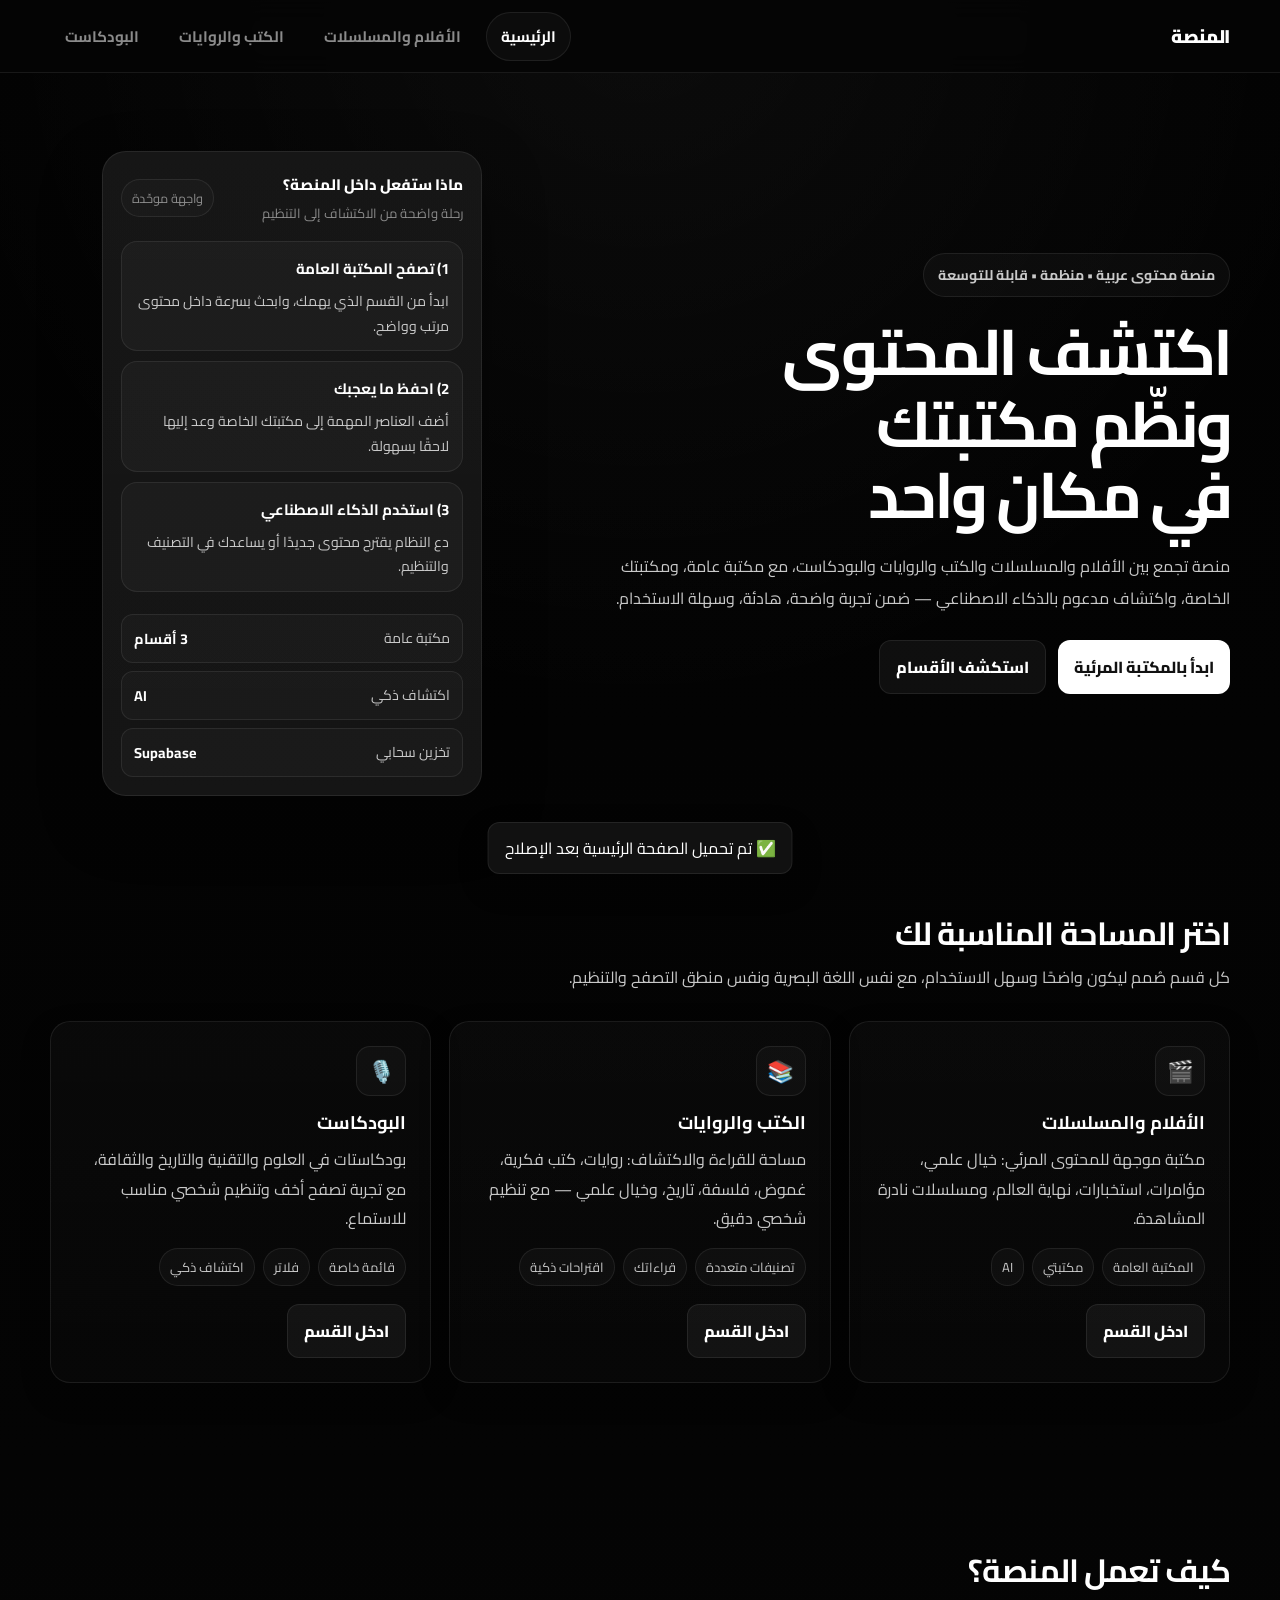
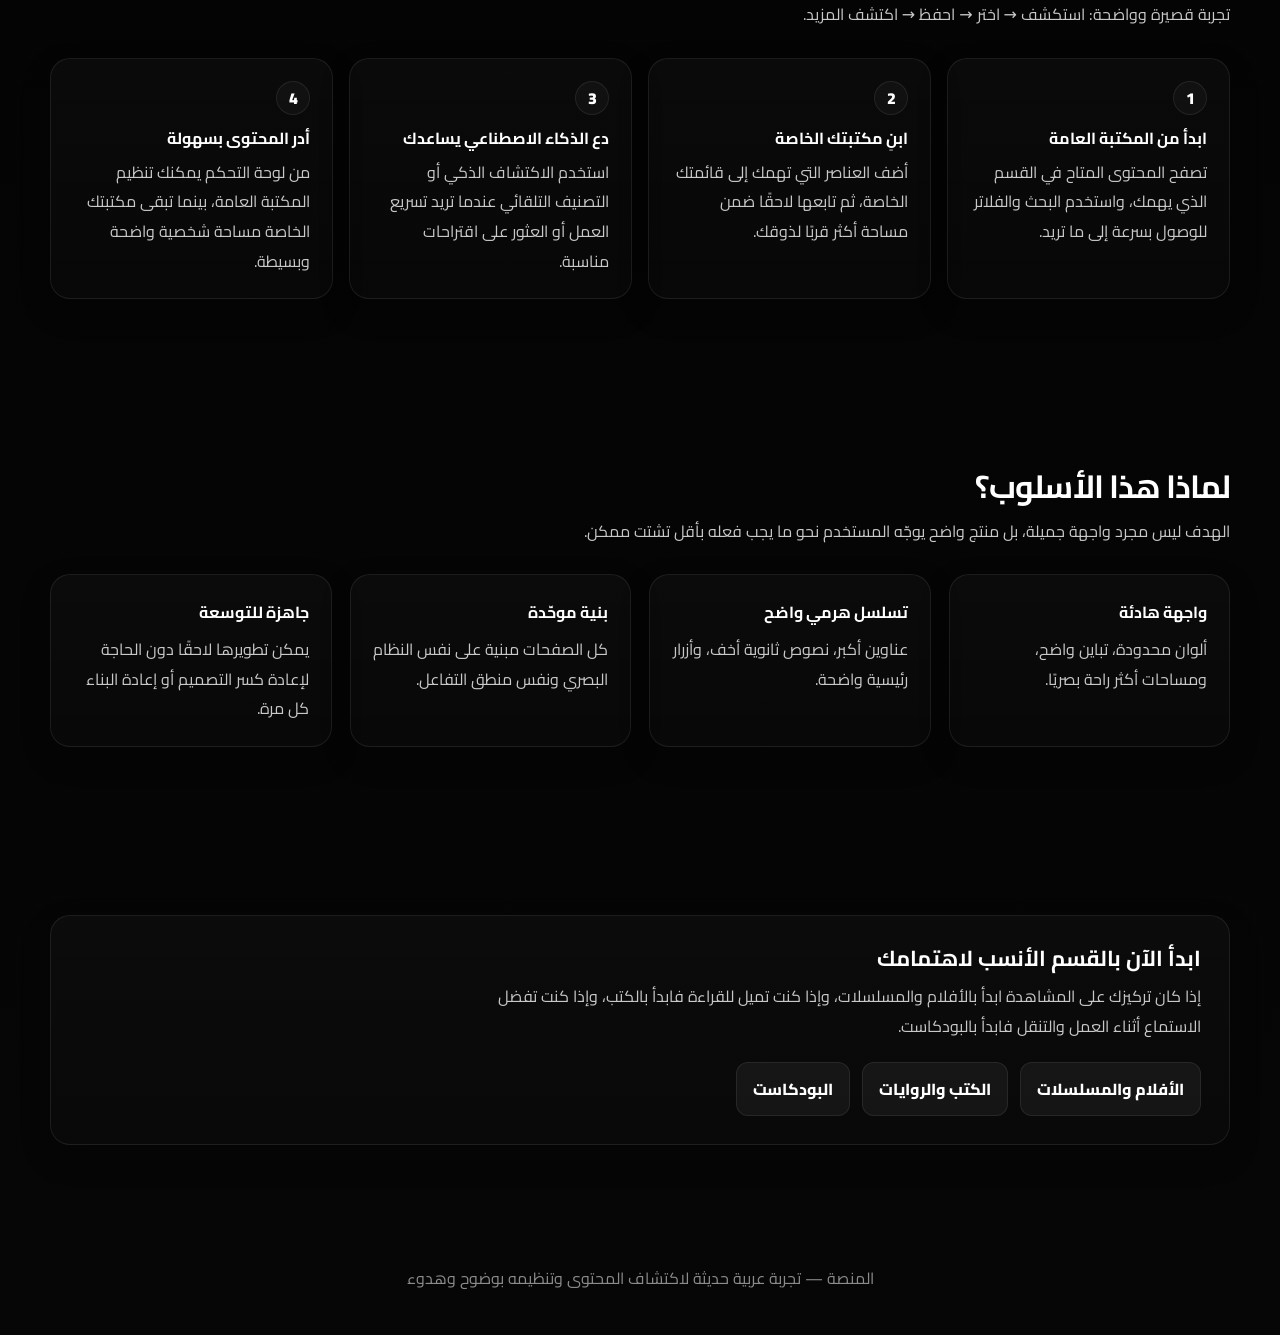
==== commit 3cf9f1b7: "Refactor index.html for layout and style adjustments Updated styles and layout for improved design a" ====
--- a/index.html
+++ b/index.html
@@ -10,13 +10,44 @@
     href="https://fonts.googleapis.com/css2?family=Cairo:wght@300;400;600;700;800;900&family=Tajawal:wght@300;400;500;700;800&display=swap"
     rel="stylesheet"
   />
+
   <link rel="stylesheet" href="assets/css/style.css" />
-
   <title>المنصة | أفلام • كتب • بودكاست</title>
 
   <style>
+    /* ===== INDEX FIXES ===== */
+    .landing-hero {
+      padding-top: 78px;
+      padding-bottom: 34px;
+    }
+
+    .landing-hero .hero-grid {
+      align-items: center;
+      gap: 40px;
+    }
+
+    .landing-hero .hero-copy h1 {
+      margin: 20px 0 18px;
+      line-height: 1.12;
+      letter-spacing: -0.045em;
+      max-width: 640px;
+    }
+
+    .landing-hero .hero-copy p {
+      margin-top: 0;
+      font-size: 1rem;
+      line-height: 2;
+      max-width: 620px;
+    }
+
+    .landing-hero .hero-actions {
+      margin-top: 26px;
+    }
+
     .landing-hero .preview-panel {
-      min-height: 460px;
+      min-height: 420px;
+      max-width: 380px;
+      padding: 18px;
     }
 
     .preview-tag {
@@ -29,32 +60,33 @@
       color: var(--text-3);
       font-size: 0.8rem;
       background: rgba(255,255,255,0.02);
+      white-space: nowrap;
     }
 
     .preview-stack {
       display: grid;
-      gap: 12px;
-      margin-top: 18px;
+      gap: 10px;
+      margin-top: 16px;
     }
 
     .preview-card {
       border: 1px solid var(--border);
       border-radius: 16px;
       background: rgba(255,255,255,0.03);
-      padding: 14px;
+      padding: 12px 13px;
     }
 
     .preview-card strong {
       display: block;
       margin-bottom: 6px;
-      font-size: 0.96rem;
+      font-size: 0.94rem;
     }
 
     .preview-card p {
       margin: 0;
       color: var(--text-2);
       line-height: 1.75;
-      font-size: 0.9rem;
+      font-size: 0.88rem;
     }
 
     .preview-mini-list {
@@ -83,6 +115,9 @@
 
     .category-card {
       padding: 24px;
+      height: 100%;
+      display: flex;
+      flex-direction: column;
     }
 
     .category-icon {
@@ -99,12 +134,17 @@
     }
 
     .category-card h3 {
-      margin: 0 0 8px;
+      margin: 0 0 10px;
       font-size: 1.14rem;
-
-      display: flex;
-      gap: 10px;
-      flex-wrap: wrap;
+      line-height: 1.4;
+    }
+
+    .category-card p {
+      flex: 1;
+    }
+
+    .category-actions {
+      margin-top: 18px;
     }
 
     .steps-grid {
@@ -115,6 +155,7 @@
 
     .step-card {
       padding: 22px;
+      height: 100%;
     }
 
     .step-number {
@@ -134,16 +175,18 @@
     .step-card h4 {
       margin: 0 0 8px;
       font-size: 1rem;
+      line-height: 1.45;
     }
 
     .step-card p {
       margin: 0;
       color: var(--text-2);
-      line-height: 1.8;
+      line-height: 1.85;
     }
 
     .feature-card {
       padding: 22px;
+      height: 100%;
     }
 
     .feature-card h4 {
@@ -154,7 +197,7 @@
     .feature-card p {
       margin: 0;
       color: var(--text-2);
-      line-height: 1.8;
+      line-height: 1.85;
     }
 
     .cta-band {
@@ -169,32 +212,82 @@
     .cta-band h3 {
       margin: 0 0 8px;
       font-size: 1.35rem;
+      line-height: 1.35;
     }
 
     .cta-band p {
       margin: 0;
       color: var(--text-2);
-      line-height: 1.85;
+      line-height: 1.9;
       max-width: 720px;
     }
 
+    /* تحسين المسافات بين السكاشن */
+    .section {
+      padding-top: 84px;
+      padding-bottom: 84px;
+    }
+
+    .section-head {
+      margin-bottom: 28px;
+    }
+
+    .section-head h2 {
+      margin-bottom: 10px;
+      line-height: 1.2;
+    }
+
     @media (max-width: 980px) {
+      .landing-hero {
+        padding-top: 64px;
+      }
+
+      .landing-hero .hero-grid {
+        gap: 26px;
+      }
+
       .landing-hero .preview-panel {
         min-height: auto;
+        max-width: 100%;
+      }
+
+      .landing-hero .hero-copy h1 {
+        max-width: 100%;
+      }
+
+      .landing-hero .hero-copy p {
+        max-width: 100%;
+      }
+    }
+
+    @media (max-width: 760px) {
+      .landing-hero .hero-copy h1 {
+        margin: 18px 0 16px;
+        line-height: 1.18;
+      }
+
+      .section {
+        padding-top: 64px;
+        padding-bottom: 64px;
+      }
+
+      .cta-band {
+        padding: 22px;
       }
     }
   </style>
 </head>
+
 <body class="page-shell">
   <header class="nav">
     <div class="container nav-inner">
-      index.htmlCal.com style</a>
+      <a class="brand" href="index.html">المنصة</a>
 
       <nav class="nav-links">
-        index.htmlالرئيسية</a>
-        movies.htmlالأفلام والمسلسلات</a>
-        books.htmlالكتب والروايات</a>
-        podcasts.htmlالبودكاست</a>
+        <a class="nav-link active" href="index.html">الرئيسية</a>
+        <a class="nav-link" href="movies.html">الأفلام والمسلسلات</a>
+        <a class="nav-link" href="books.html">الكتب والروايات</a>
+        <a class="nav-link" href="podcasts.html">البودكاست</a>
       </nav>
     </div>
   </header>
@@ -205,15 +298,24 @@
       <div class="hero-grid">
         <div class="hero-copy">
           <span class="hero-badge">منصة محتوى عربية • منظمة • قابلة للتوسعة</span>
-          <h1>اكتشف المحتوى<br />ونظّم مكتبتك<br />في مكان واحد</h1>
+
+          <h1>
+            اكتشف المحتوى
+            <br />
+            ونظّم مكتبتك
+            <br />
+            في مكان واحد
+          </h1>
+
           <p>
             منصة تجمع بين الأفلام والمسلسلات والكتب والروايات والبودكاست، مع مكتبة عامة،
-            مكتبتك الخاصة، واكتشاف مدعوم بالذكاء الاصطناعي — ضمن تجربة واضحة، هادئة، وسهلة الاستخدام.
+            ومكتبتك الخاصة، واكتشاف مدعوم بالذكاء الاصطناعي — ضمن تجربة واضحة،
+            هادئة، وسهلة الاستخدام.
           </p>
 
           <div class="hero-actions">
-            movies.htmlابدأ بالمكتبة المرئية</a>
-            #platformsاستكشف الأقسام</a>
+            <a class="btn btn-primary" href="movies.html">ابدأ بالمكتبة المرئية</a>
+            <a class="btn btn-secondary" href="#platforms">استكشف الأقسام</a>
           </div>
         </div>
 
@@ -268,7 +370,8 @@
       <div class="section-head">
         <h2>اختر المساحة المناسبة لك</h2>
         <p>
-          كل قسم صُمم ليكون واضحًا وسهل الاستخدام، مع نفس اللغة البصرية ونفس منطق التصفح والتنظيم.
+          كل قسم صُمم ليكون واضحًا وسهل الاستخدام، مع نفس اللغة البصرية ونفس منطق
+          التصفح والتنظيم.
         </p>
       </div>
 
@@ -277,15 +380,18 @@
           <div class="category-icon">🎬</div>
           <h3>الأفلام والمسلسلات</h3>
           <p>
-            مكتبة موجهة للمحتوى المرئي: خيال علمي، مؤامرات، استخبارات، نهاية العالم، ومسلسلات نادرة المشاهدة.
-          </p>
+            مكتبة موجهة للمحتوى المرئي: خيال علمي، مؤامرات، استخبارات، نهاية العالم،
+            ومسلسلات نادرة المشاهدة.
+          </p>
+
           <div class="badge-row" style="margin-top: 14px;">
             <span class="badge">المكتبة العامة</span>
             <span class="badge">مكتبتي</span>
             <span class="badge">AI</span>
           </div>
+
           <div class="category-actions">
-            movies.htmlادخل القسم</a>
+            <a class="btn btn-secondary" href="movies.html">ادخل القسم</a>
           </div>
         </article>
 
@@ -293,15 +399,18 @@
           <div class="category-icon">📚</div>
           <h3>الكتب والروايات</h3>
           <p>
-            مساحة للقراءة والاكتشاف: روايات، كتب فكرية، غموض، فلسفة، تاريخ، وخيال علمي — مع تنظيم شخصي دقيق.
-          </p>
+            مساحة للقراءة والاكتشاف: روايات، كتب فكرية، غموض، فلسفة، تاريخ، وخيال
+            علمي — مع تنظيم شخصي دقيق.
+          </p>
+
           <div class="badge-row" style="margin-top: 14px;">
             <span class="badge">تصنيفات متعددة</span>
             <span class="badge">قراءاتك</span>
             <span class="badge">اقتراحات ذكية</span>
           </div>
+
           <div class="category-actions">
-            books.htmlادخل القسم</a>
+            <a class="btn btn-secondary" href="books.html">ادخل القسم</a>
           </div>
         </article>
 
@@ -309,15 +418,18 @@
           <div class="category-icon">🎙️</div>
           <h3>البودكاست</h3>
           <p>
-            بودكاستات في العلوم والتقنية والتاريخ والثقافة، مع تجربة تصفح أخف وتنظيم شخصي مناسب للاستماع.
-          </p>
+            بودكاستات في العلوم والتقنية والتاريخ والثقافة، مع تجربة تصفح أخف وتنظيم
+            شخصي مناسب للاستماع.
+          </p>
+
           <div class="badge-row" style="margin-top: 14px;">
             <span class="badge">قائمة خاصة</span>
             <span class="badge">فلاتر</span>
             <span class="badge">اكتشاف ذكي</span>
           </div>
+
           <div class="category-actions">
-            podcasts.htmlادخل القسم</a>
+            <a class="btn btn-secondary" href="podcasts.html">ادخل القسم</a>
           </div>
         </article>
       </div>
@@ -327,9 +439,7 @@
     <section class="section container">
       <div class="section-head">
         <h2>كيف تعمل المنصة؟</h2>
-        <p>
-          تجربة قصيرة وواضحة: استكشف → اختر → احفظ → اكتشف المزيد.
-        </p>
+        <p>تجربة قصيرة وواضحة: استكشف → اختر → احفظ → اكتشف المزيد.</p>
       </div>
 
       <div class="steps-grid">
@@ -337,7 +447,8 @@
           <div class="step-number">1</div>
           <h4>ابدأ من المكتبة العامة</h4>
           <p>
-            تصفح المحتوى المتاح في القسم الذي يهمك، واستخدم البحث والفلاتر للوصول بسرعة إلى ما تريد.
+            تصفح المحتوى المتاح في القسم الذي يهمك، واستخدم البحث والفلاتر للوصول
+            بسرعة إلى ما تريد.
           </p>
         </article>
 
@@ -345,7 +456,8 @@
           <div class="step-number">2</div>
           <h4>ابنِ مكتبتك الخاصة</h4>
           <p>
-            أضف العناصر التي تهمك إلى قائمتك الخاصة، ثم تابعها لاحقًا ضمن مساحة أكثر قربًا لذوقك.
+            أضف العناصر التي تهمك إلى قائمتك الخاصة، ثم تابعها لاحقًا ضمن مساحة أكثر
+            قربًا لذوقك.
           </p>
         </article>
 
@@ -353,7 +465,8 @@
           <div class="step-number">3</div>
           <h4>دع الذكاء الاصطناعي يساعدك</h4>
           <p>
-            استخدم الاكتشاف الذكي أو التصنيف التلقائي عندما تريد تسريع العمل أو العثور على اقتراحات مناسبة.
+            استخدم الاكتشاف الذكي أو التصنيف التلقائي عندما تريد تسريع العمل أو العثور
+            على اقتراحات مناسبة.
           </p>
         </article>
 
@@ -361,7 +474,8 @@
           <div class="step-number">4</div>
           <h4>أدر المحتوى بسهولة</h4>
           <p>
-            من لوحة التحكم يمكنك تنظيم المكتبة العامة، بينما تبقى مكتبتك الخاصة مساحة شخصية واضحة وبسيطة.
+            من لوحة التحكم يمكنك تنظيم المكتبة العامة، بينما تبقى مكتبتك الخاصة مساحة
+            شخصية واضحة وبسيطة.
           </p>
         </article>
       </div>
@@ -372,7 +486,8 @@
       <div class="section-head">
         <h2>لماذا هذا الأسلوب؟</h2>
         <p>
-          الهدف ليس مجرد واجهة جميلة، بل منتج واضح يوجّه المستخدم نحو ما يجب فعله بأقل تشتت ممكن.
+          الهدف ليس مجرد واجهة جميلة، بل منتج واضح يوجّه المستخدم نحو ما يجب فعله
+          بأقل تشتت ممكن.
         </p>
       </div>
 
@@ -405,15 +520,16 @@
         <div>
           <h3>ابدأ الآن بالقسم الأنسب لاهتمامك</h3>
           <p>
-            إذا كان تركيزك على المشاهدة ابدأ بالأفلام والمسلسلات، وإذا كنت تميل للقراءة فابدأ بالكتب،
-            وإذا كنت تفضل الاستماع أثناء العمل والتنقل فابدأ بالبودكاست.
+            إذا كان تركيزك على المشاهدة ابدأ بالأفلام والمسلسلات، وإذا كنت تميل
+            للقراءة فابدأ بالكتب، وإذا كنت تفضل الاستماع أثناء العمل والتنقل فابدأ
+            بالبودكاست.
           </p>
         </div>
 
         <div class="hero-actions" style="margin-top: 0;">
-          movies.htmlالأفلام والمسلسلات</a>
-          books.htmlالكتب والروايات</a>
-          podcasts.htmlالبودكاست</a>
+          <a class="btn btn-secondary" href="movies.html">الأفلام والمسلسلات</a>
+          <a class="btn btn-secondary" href="books.html">الكتب والروايات</a>
+          <a class="btn btn-secondary" href="podcasts.html">البودكاست</a>
         </div>
       </div>
     </section>
@@ -425,14 +541,13 @@
 
   <div id="toast"></div>
 
-  assets/js/config.js</script>
-  assets/js/common.js</script>
+  <script src="assets/js/config.js"></script>
+  <script src="assets/js/common.js"></script>
   <script>
     const { toast } = window.AppCommon || {};
-
     if (toast) {
       setTimeout(() => {
-        toast('✅ تم تحميل الصفحة الرئيسية بالتصميم الجديد');
+        toast("✅ تم تحميل الصفحة الرئيسية بعد الإصلاح");
       }, 450);
     }
   </script>
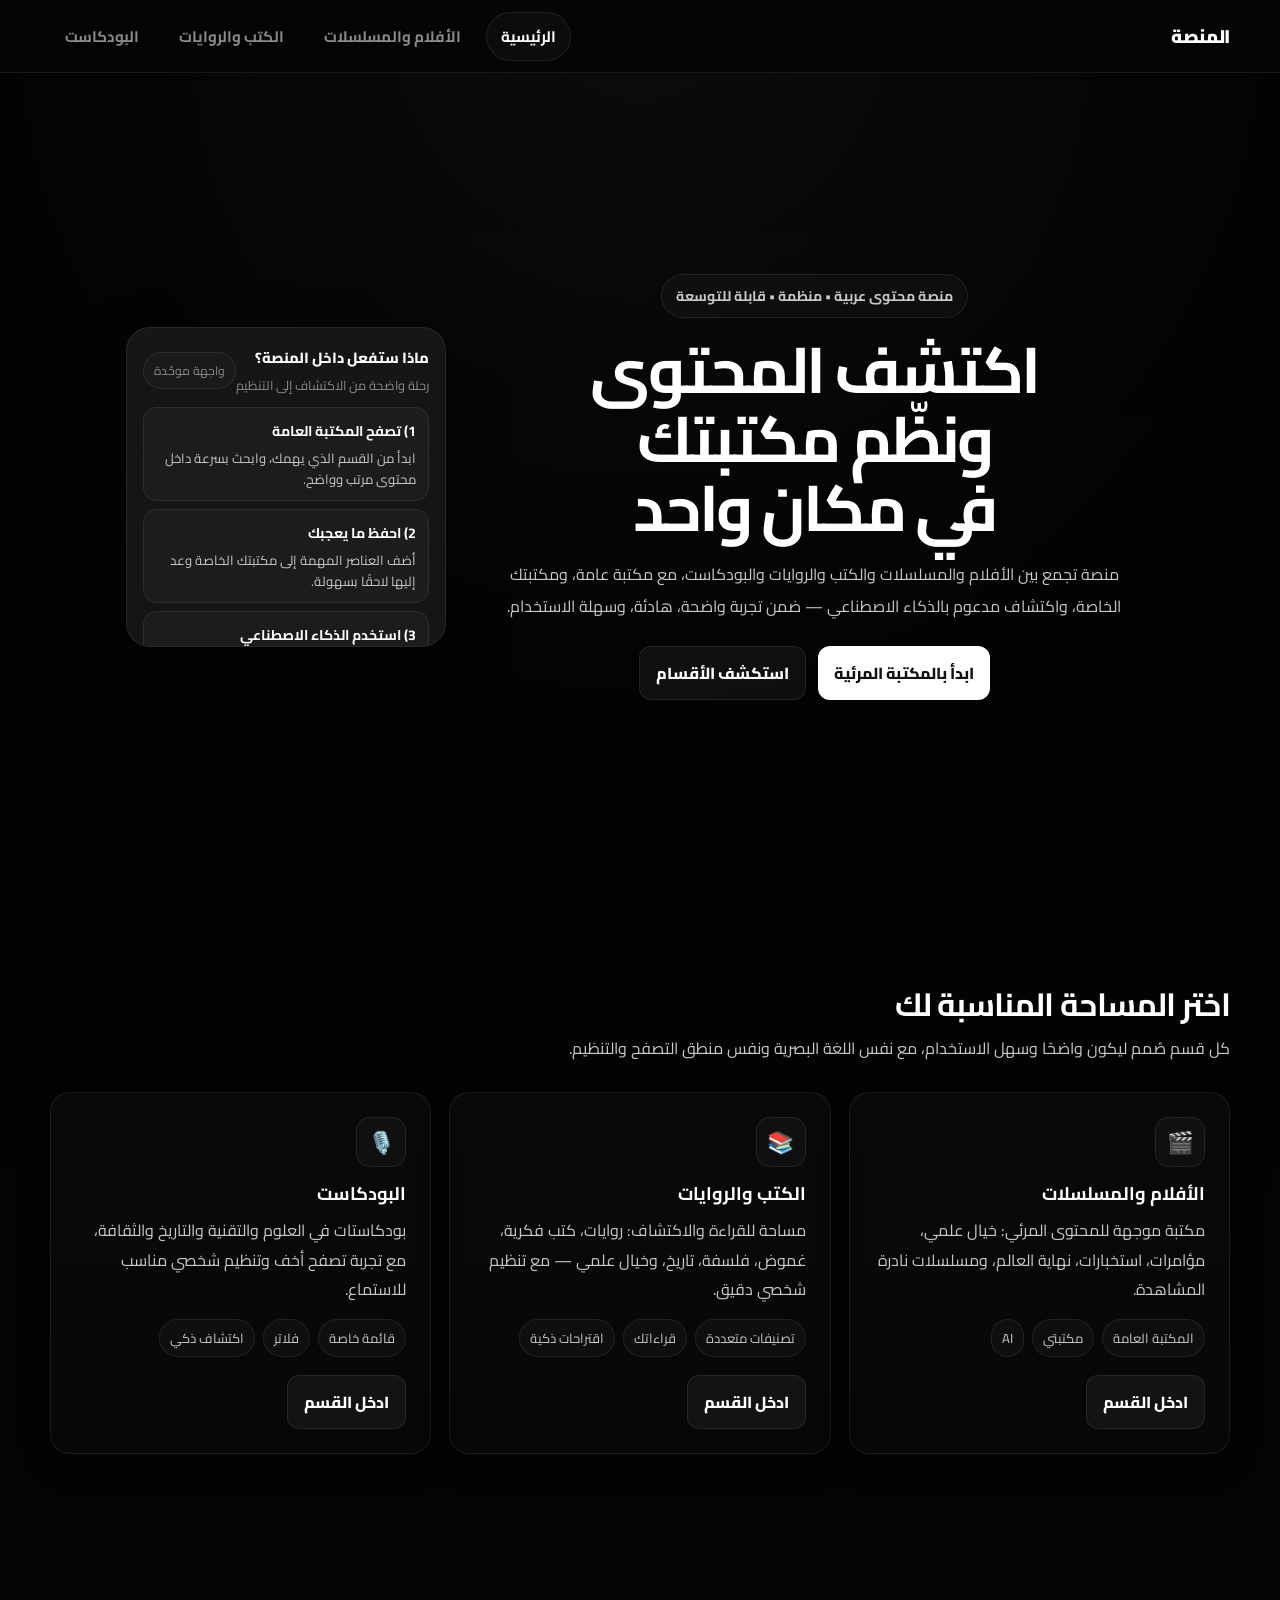
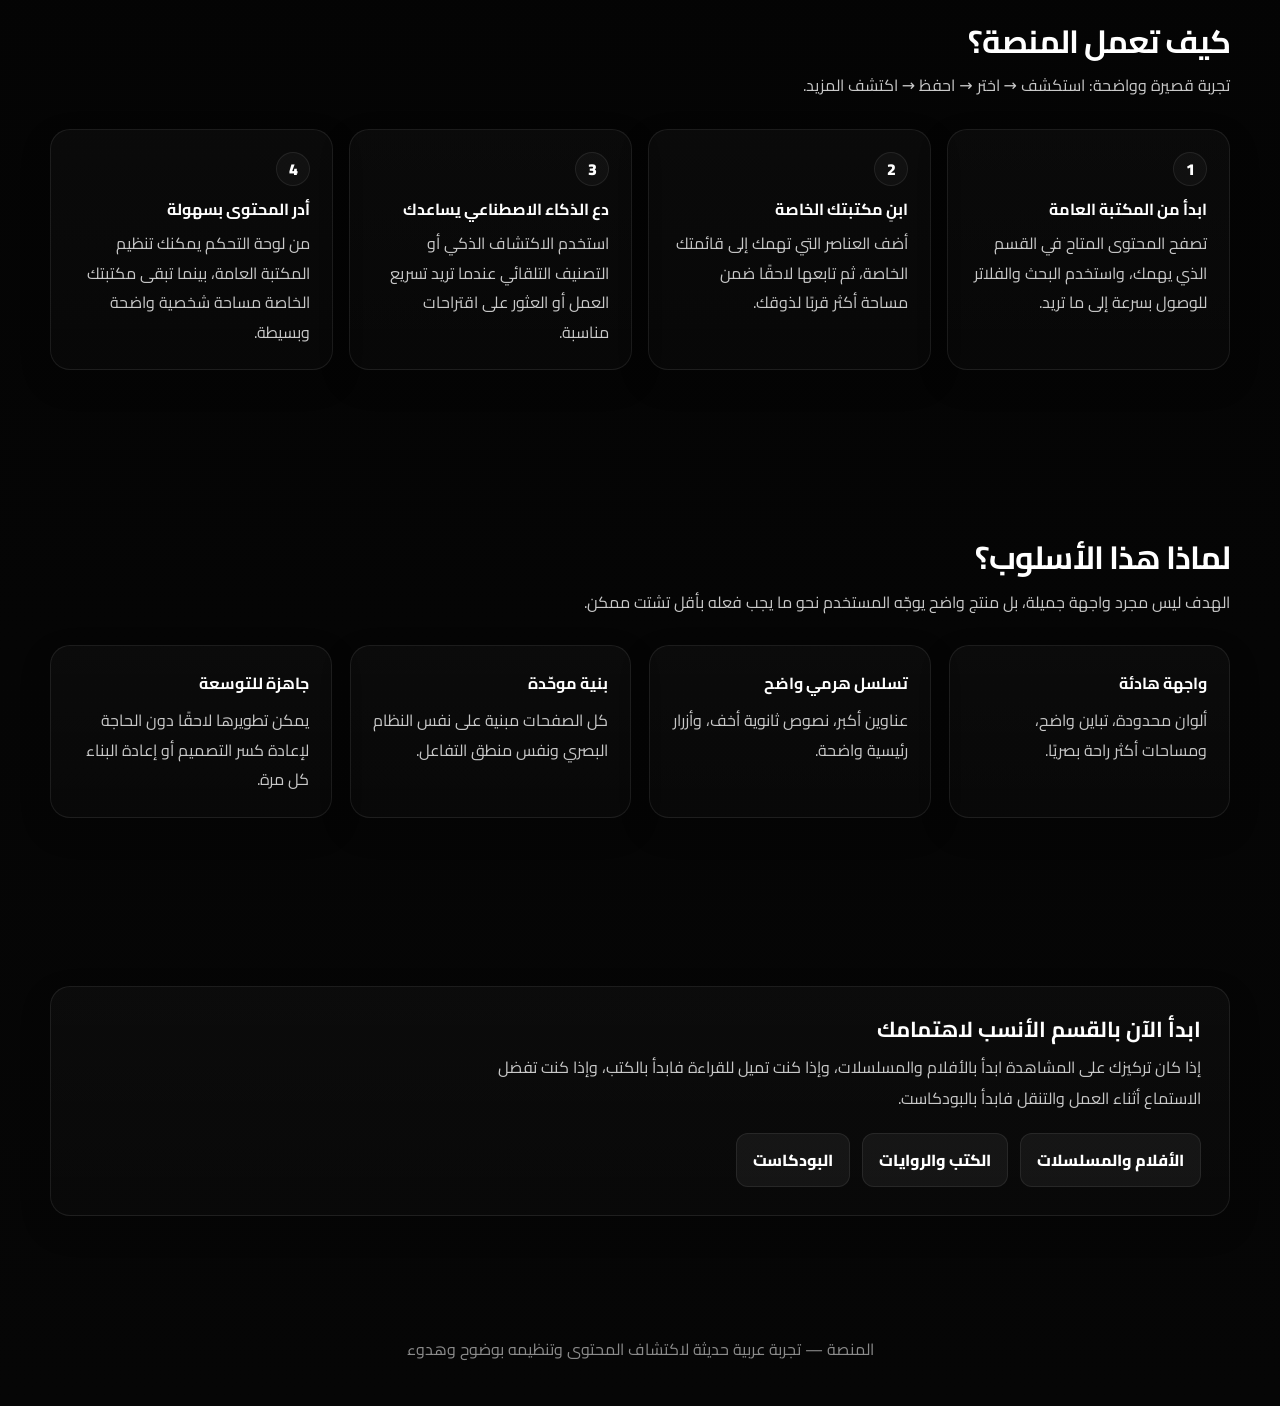
==== commit 19da8fdf: "Update index.html" ====
--- a/index.html
+++ b/index.html
@@ -15,266 +15,315 @@
   <title>المنصة | أفلام • كتب • بودكاست</title>
 
   <style>
-    /* ===== INDEX FIXES ===== */
-    .landing-hero {
-      padding-top: 78px;
-      padding-bottom: 34px;
-    }
-
-    .landing-hero .hero-grid {
-      align-items: center;
-      gap: 40px;
-    }
-
-    .landing-hero .hero-copy h1 {
-      margin: 20px 0 18px;
-      line-height: 1.12;
-      letter-spacing: -0.045em;
-      max-width: 640px;
-    }
-
-    .landing-hero .hero-copy p {
-      margin-top: 0;
-      font-size: 1rem;
-      line-height: 2;
-      max-width: 620px;
-    }
-
-    .landing-hero .hero-actions {
-      margin-top: 26px;
-    }
-
-    .landing-hero .preview-panel {
-      min-height: 420px;
-      max-width: 380px;
-      padding: 18px;
-    }
-
-    .preview-tag {
-      display: inline-flex;
-      align-items: center;
-      gap: 6px;
-      border-radius: 999px;
-      padding: 6px 10px;
-      border: 1px solid var(--border);
-      color: var(--text-3);
-      font-size: 0.8rem;
-      background: rgba(255,255,255,0.02);
-      white-space: nowrap;
-    }
-
-    .preview-stack {
-      display: grid;
-      gap: 10px;
-      margin-top: 16px;
-    }
-
-    .preview-card {
-      border: 1px solid var(--border);
-      border-radius: 16px;
-      background: rgba(255,255,255,0.03);
-      padding: 12px 13px;
-    }
-
-    .preview-card strong {
-      display: block;
-      margin-bottom: 6px;
-      font-size: 0.94rem;
-    }
-
-    .preview-card p {
-      margin: 0;
-      color: var(--text-2);
-      line-height: 1.75;
-      font-size: 0.88rem;
-    }
-
-    .preview-mini-list {
-      display: grid;
-      gap: 8px;
-      margin-top: 12px;
-    }
-
-    .preview-mini-item {
-      display: flex;
-      align-items: center;
-      justify-content: space-between;
-      gap: 10px;
-      padding: 10px 12px;
-      border-radius: 12px;
-      background: rgba(255,255,255,0.025);
-      border: 1px solid var(--border);
-      color: var(--text-2);
-      font-size: 0.88rem;
-    }
-
-    .preview-mini-item b {
-      color: var(--text);
-      font-size: 0.9rem;
-    }
-
-    .category-card {
-      padding: 24px;
-      height: 100%;
-      display: flex;
-      flex-direction: column;
-    }
-
-    .category-icon {
-      width: 50px;
-      height: 50px;
-      border-radius: 14px;
-      display: inline-flex;
-      align-items: center;
-      justify-content: center;
-      border: 1px solid var(--border);
-      background: rgba(255,255,255,0.03);
-      margin-bottom: 14px;
-      font-size: 1.35rem;
-    }
-
-    .category-card h3 {
-      margin: 0 0 10px;
-      font-size: 1.14rem;
-      line-height: 1.4;
-    }
-
-    .category-card p {
-      flex: 1;
-    }
-
-    .category-actions {
-      margin-top: 18px;
-    }
-
-    .steps-grid {
-      display: grid;
-      grid-template-columns: repeat(auto-fit, minmax(240px, 1fr));
-      gap: 16px;
-    }
-
-    .step-card {
-      padding: 22px;
-      height: 100%;
-    }
-
-    .step-number {
-      width: 34px;
-      height: 34px;
-      border-radius: 999px;
-      border: 1px solid var(--border);
-      display: inline-flex;
-      align-items: center;
-      justify-content: center;
-      color: var(--text);
-      background: rgba(255,255,255,0.03);
-      font-weight: 900;
-      margin-bottom: 12px;
-    }
-
-    .step-card h4 {
-      margin: 0 0 8px;
-      font-size: 1rem;
-      line-height: 1.45;
-    }
-
-    .step-card p {
-      margin: 0;
-      color: var(--text-2);
-      line-height: 1.85;
-    }
-
-    .feature-card {
-      padding: 22px;
-      height: 100%;
-    }
-
-    .feature-card h4 {
-      margin: 0 0 8px;
-      font-size: 1rem;
-    }
-
-    .feature-card p {
-      margin: 0;
-      color: var(--text-2);
-      line-height: 1.85;
-    }
-
-    .cta-band {
-      padding: 28px;
-      display: flex;
-      align-items: center;
-      justify-content: space-between;
-      gap: 20px;
-      flex-wrap: wrap;
-    }
-
-    .cta-band h3 {
-      margin: 0 0 8px;
-      font-size: 1.35rem;
-      line-height: 1.35;
-    }
-
-    .cta-band p {
-      margin: 0;
-      color: var(--text-2);
-      line-height: 1.9;
-      max-width: 720px;
-    }
-
-    /* تحسين المسافات بين السكاشن */
-    .section {
-      padding-top: 84px;
-      padding-bottom: 84px;
-    }
-
-    .section-head {
-      margin-bottom: 28px;
-    }
-
-    .section-head h2 {
-      margin-bottom: 10px;
-      line-height: 1.2;
-    }
-
-    @media (max-width: 980px) {
-      .landing-hero {
-        padding-top: 64px;
-      }
-
-      .landing-hero .hero-grid {
-        gap: 26px;
-      }
-
-      .landing-hero .preview-panel {
-        min-height: auto;
-        max-width: 100%;
-      }
-
-      .landing-hero .hero-copy h1 {
-        max-width: 100%;
-      }
-
-      .landing-hero .hero-copy p {
-        max-width: 100%;
-      }
-    }
-
-    @media (max-width: 760px) {
-      .landing-hero .hero-copy h1 {
-        margin: 18px 0 16px;
-        line-height: 1.18;
-      }
-
-      .section {
-        padding-top: 64px;
-        padding-bottom: 64px;
-      }
-
-      .cta-band {
-        padding: 22px;
-      }
-    }
+    /* ===== INDEX FIXES - UPDATED ===== */
+.landing-hero {
+  min-height: calc(100vh - 72px);
+  display: flex;
+  align-items: center;
+  padding-top: 28px;
+  padding-bottom: 28px;
+}
+
+.landing-hero .hero-grid {
+  grid-template-columns: minmax(0, 680px) 320px;
+  justify-content: center;
+  align-items: center;
+  gap: 28px;
+  width: 100%;
+}
+
+.landing-hero .hero-copy {
+  display: flex;
+  flex-direction: column;
+  align-items: center;
+  text-align: center;
+}
+
+.landing-hero .hero-badge {
+  margin-inline: auto;
+}
+
+.landing-hero .hero-copy h1 {
+  margin: 18px 0 16px;
+  line-height: 1.08;
+  letter-spacing: -0.045em;
+  max-width: 700px;
+}
+
+.landing-hero .hero-copy p {
+  margin-top: 0;
+  font-size: 1rem;
+  line-height: 1.95;
+  max-width: 620px;
+}
+
+.landing-hero .hero-actions {
+  margin-top: 24px;
+  justify-content: center;
+}
+
+.landing-hero .hero-side {
+  justify-content: center;
+}
+
+.landing-hero .preview-panel {
+  width: 320px;
+  max-width: 320px;
+  aspect-ratio: 1 / 1;
+  min-height: 0;
+  padding: 16px;
+  overflow: hidden;
+}
+
+.preview-top {
+  margin-bottom: 10px;
+}
+
+.preview-title {
+  font-size: 0.92rem;
+}
+
+.preview-sub {
+  font-size: 0.8rem;
+}
+
+.preview-tag {
+  display: inline-flex;
+  align-items: center;
+  gap: 6px;
+  border-radius: 999px;
+  padding: 6px 10px;
+  border: 1px solid var(--border);
+  color: var(--text-3);
+  font-size: 0.76rem;
+  background: rgba(255,255,255,0.02);
+  white-space: nowrap;
+}
+
+.preview-stack {
+  display: grid;
+  gap: 8px;
+  margin-top: 10px;
+}
+
+.preview-card {
+  border: 1px solid var(--border);
+  border-radius: 14px;
+  background: rgba(255,255,255,0.03);
+  padding: 10px 12px;
+}
+
+.preview-card strong {
+  display: block;
+  margin-bottom: 4px;
+  font-size: 0.88rem;
+}
+
+.preview-card p {
+  margin: 0;
+  color: var(--text-2);
+  line-height: 1.6;
+  font-size: 0.82rem;
+  display: -webkit-box;
+  -webkit-line-clamp: 2;
+  -webkit-box-orient: vertical;
+  overflow: hidden;
+}
+
+.preview-mini-list {
+  display: grid;
+  gap: 6px;
+  margin-top: 8px;
+}
+
+.preview-mini-item {
+  display: flex;
+  align-items: center;
+  justify-content: space-between;
+  gap: 10px;
+  padding: 8px 10px;
+  border-radius: 10px;
+  background: rgba(255,255,255,0.025);
+  border: 1px solid var(--border);
+  color: var(--text-2);
+  font-size: 0.8rem;
+}
+
+.preview-mini-item b {
+  color: var(--text);
+  font-size: 0.84rem;
+}
+
+.category-card {
+  padding: 24px;
+  height: 100%;
+  display: flex;
+  flex-direction: column;
+}
+
+.category-icon {
+  width: 50px;
+  height: 50px;
+  border-radius: 14px;
+  display: inline-flex;
+  align-items: center;
+  justify-content: center;
+  border: 1px solid var(--border);
+  background: rgba(255,255,255,0.03);
+  margin-bottom: 14px;
+  font-size: 1.35rem;
+}
+
+.category-card h3 {
+  margin: 0 0 10px;
+  font-size: 1.14rem;
+  line-height: 1.4;
+}
+
+.category-card p {
+  flex: 1;
+}
+
+.category-actions {
+  margin-top: 18px;
+}
+
+.steps-grid {
+  display: grid;
+  grid-template-columns: repeat(auto-fit, minmax(240px, 1fr));
+  gap: 16px;
+}
+
+.step-card {
+  padding: 22px;
+  height: 100%;
+}
+
+.step-number {
+  width: 34px;
+  height: 34px;
+  border-radius: 999px;
+  border: 1px solid var(--border);
+  display: inline-flex;
+  align-items: center;
+  justify-content: center;
+  color: var(--text);
+  background: rgba(255,255,255,0.03);
+  font-weight: 900;
+  margin-bottom: 12px;
+}
+
+.step-card h4 {
+  margin: 0 0 8px;
+  font-size: 1rem;
+  line-height: 1.45;
+}
+
+.step-card p {
+  margin: 0;
+  color: var(--text-2);
+  line-height: 1.85;
+}
+
+.feature-card {
+  padding: 22px;
+  height: 100%;
+}
+
+.feature-card h4 {
+  margin: 0 0 8px;
+  font-size: 1rem;
+}
+
+.feature-card p {
+  margin: 0;
+  color: var(--text-2);
+  line-height: 1.85;
+}
+
+.cta-band {
+  padding: 28px;
+  display: flex;
+  align-items: center;
+  justify-content: space-between;
+  gap: 20px;
+  flex-wrap: wrap;
+}
+
+.cta-band h3 {
+  margin: 0 0 8px;
+  font-size: 1.35rem;
+  line-height: 1.35;
+}
+
+.cta-band p {
+  margin: 0;
+  color: var(--text-2);
+  line-height: 1.9;
+  max-width: 720px;
+}
+
+/* تحسين المسافات بين السكاشن */
+.section {
+  padding-top: 84px;
+  padding-bottom: 84px;
+}
+
+.section-head {
+  margin-bottom: 28px;
+}
+
+.section-head h2 {
+  margin-bottom: 10px;
+  line-height: 1.2;
+}
+
+@media (max-width: 980px) {
+  .landing-hero {
+    min-height: auto;
+    padding-top: 52px;
+    padding-bottom: 24px;
+  }
+
+  .landing-hero .hero-grid {
+    grid-template-columns: 1fr;
+    justify-content: center;
+    gap: 22px;
+  }
+
+  .landing-hero .preview-panel {
+    width: min(100%, 340px);
+    max-width: 340px;
+    margin-inline: auto;
+  }
+
+  .landing-hero .hero-copy h1,
+  .landing-hero .hero-copy p {
+    max-width: 100%;
+  }
+}
+
+@media (max-width: 760px) {
+  .landing-hero .hero-copy h1 {
+    margin: 16px 0 14px;
+    line-height: 1.14;
+  }
+
+  .section {
+    padding-top: 64px;
+    padding-bottom: 64px;
+  }
+
+  .cta-band {
+    padding: 22px;
+  }
+
+  .landing-hero .preview-panel {
+    width: 100%;
+    max-width: 100%;
+    aspect-ratio: auto;
+  }
+}
   </style>
 </head>
 
@@ -543,13 +592,5 @@
 
   <script src="assets/js/config.js"></script>
   <script src="assets/js/common.js"></script>
-  <script>
-    const { toast } = window.AppCommon || {};
-    if (toast) {
-      setTimeout(() => {
-        toast("✅ تم تحميل الصفحة الرئيسية بعد الإصلاح");
-      }, 450);
-    }
-  </script>
 </body>
 </html>
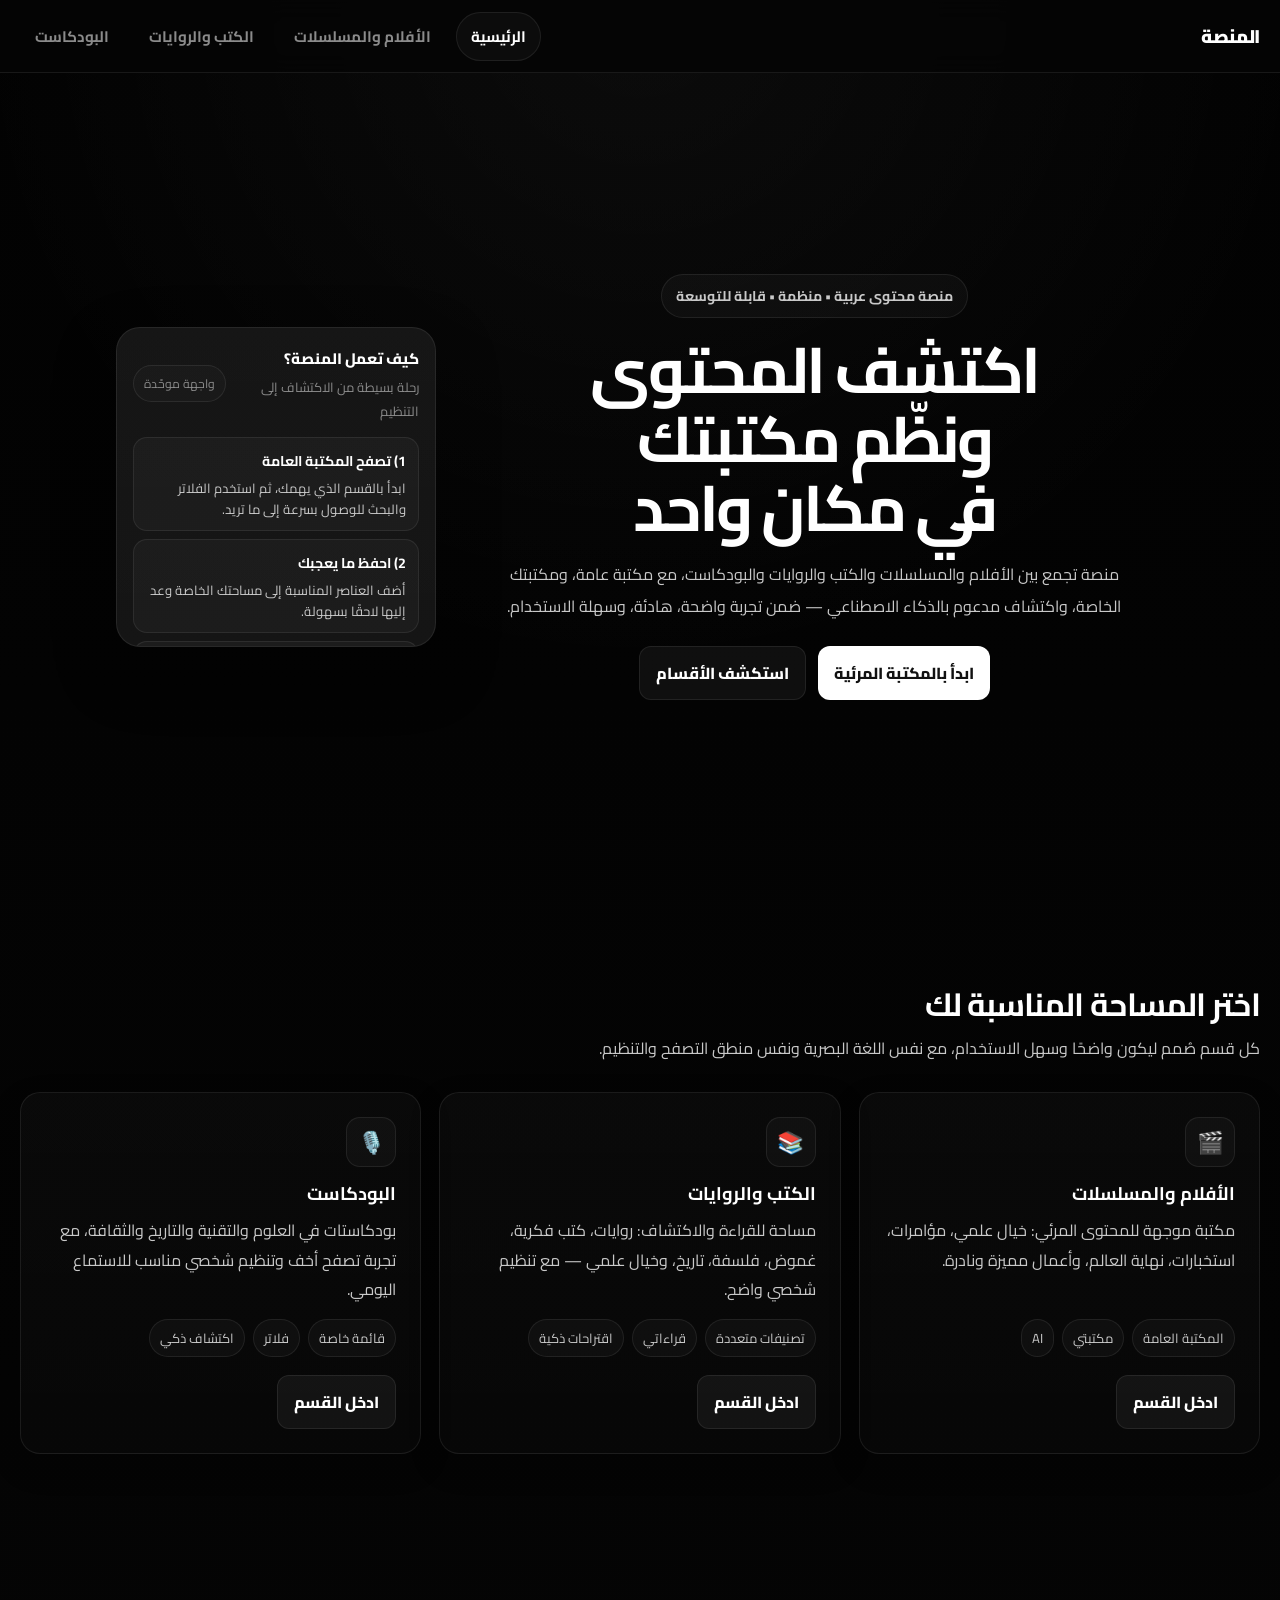
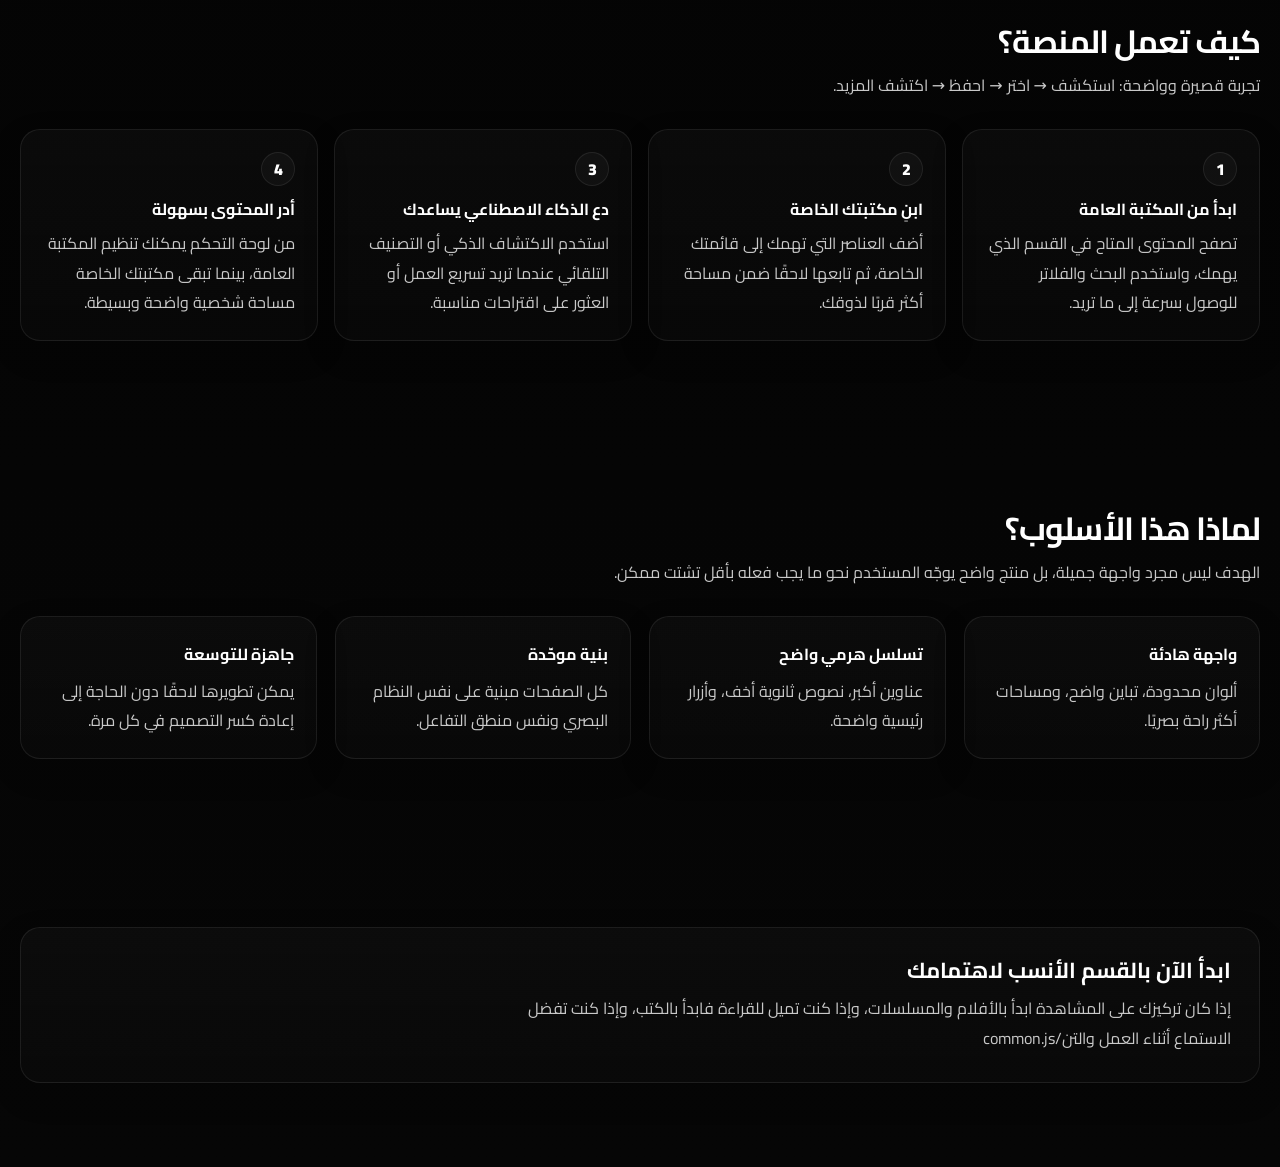
==== commit 8e2f4016: "Refactor HTML structure and update text content Updated text content for clarity and consistency in " ====
--- a/index.html
+++ b/index.html
@@ -7,323 +7,311 @@
   <link rel="preconnect" href="https://fonts.googleapis.com" />
   <link rel="preconnect" href="https://fonts.gstatic.com" crossorigin />
   <link
+    rel="stylesheet"
     href="https://fonts.googleapis.com/css2?family=Cairo:wght@300;400;600;700;800;900&family=Tajawal:wght@300;400;500;700;800&display=swap"
-    rel="stylesheet"
   />
-
   <link rel="stylesheet" href="assets/css/style.css" />
+
   <title>المنصة | أفلام • كتب • بودكاست</title>
 
   <style>
-    /* ===== INDEX FIXES - UPDATED ===== */
-.landing-hero {
-  min-height: calc(100vh - 72px);
-  display: flex;
-  align-items: center;
-  padding-top: 28px;
-  padding-bottom: 28px;
-}
-
-.landing-hero .hero-grid {
-  grid-template-columns: minmax(0, 680px) 320px;
-  justify-content: center;
-  align-items: center;
-  gap: 28px;
-  width: 100%;
-}
-
-.landing-hero .hero-copy {
-  display: flex;
-  flex-direction: column;
-  align-items: center;
-  text-align: center;
-}
-
-.landing-hero .hero-badge {
-  margin-inline: auto;
-}
-
-.landing-hero .hero-copy h1 {
-  margin: 18px 0 16px;
-  line-height: 1.08;
-  letter-spacing: -0.045em;
-  max-width: 700px;
-}
-
-.landing-hero .hero-copy p {
-  margin-top: 0;
-  font-size: 1rem;
-  line-height: 1.95;
-  max-width: 620px;
-}
-
-.landing-hero .hero-actions {
-  margin-top: 24px;
-  justify-content: center;
-}
-
-.landing-hero .hero-side {
-  justify-content: center;
-}
-
-.landing-hero .preview-panel {
-  width: 320px;
-  max-width: 320px;
-  aspect-ratio: 1 / 1;
-  min-height: 0;
-  padding: 16px;
-  overflow: hidden;
-}
-
-.preview-top {
-  margin-bottom: 10px;
-}
-
-.preview-title {
-  font-size: 0.92rem;
-}
-
-.preview-sub {
-  font-size: 0.8rem;
-}
-
-.preview-tag {
-  display: inline-flex;
-  align-items: center;
-  gap: 6px;
-  border-radius: 999px;
-  padding: 6px 10px;
-  border: 1px solid var(--border);
-  color: var(--text-3);
-  font-size: 0.76rem;
-  background: rgba(255,255,255,0.02);
-  white-space: nowrap;
-}
-
-.preview-stack {
-  display: grid;
-  gap: 8px;
-  margin-top: 10px;
-}
-
-.preview-card {
-  border: 1px solid var(--border);
-  border-radius: 14px;
-  background: rgba(255,255,255,0.03);
-  padding: 10px 12px;
-}
-
-.preview-card strong {
-  display: block;
-  margin-bottom: 4px;
-  font-size: 0.88rem;
-}
-
-.preview-card p {
-  margin: 0;
-  color: var(--text-2);
-  line-height: 1.6;
-  font-size: 0.82rem;
-  display: -webkit-box;
-  -webkit-line-clamp: 2;
-  -webkit-box-orient: vertical;
-  overflow: hidden;
-}
-
-.preview-mini-list {
-  display: grid;
-  gap: 6px;
-  margin-top: 8px;
-}
-
-.preview-mini-item {
-  display: flex;
-  align-items: center;
-  justify-content: space-between;
-  gap: 10px;
-  padding: 8px 10px;
-  border-radius: 10px;
-  background: rgba(255,255,255,0.025);
-  border: 1px solid var(--border);
-  color: var(--text-2);
-  font-size: 0.8rem;
-}
-
-.preview-mini-item b {
-  color: var(--text);
-  font-size: 0.84rem;
-}
-
-.category-card {
-  padding: 24px;
-  height: 100%;
-  display: flex;
-  flex-direction: column;
-}
-
-.category-icon {
-  width: 50px;
-  height: 50px;
-  border-radius: 14px;
-  display: inline-flex;
-  align-items: center;
-  justify-content: center;
-  border: 1px solid var(--border);
-  background: rgba(255,255,255,0.03);
-  margin-bottom: 14px;
-  font-size: 1.35rem;
-}
-
-.category-card h3 {
-  margin: 0 0 10px;
-  font-size: 1.14rem;
-  line-height: 1.4;
-}
-
-.category-card p {
-  flex: 1;
-}
-
-.category-actions {
-  margin-top: 18px;
-}
-
-.steps-grid {
-  display: grid;
-  grid-template-columns: repeat(auto-fit, minmax(240px, 1fr));
-  gap: 16px;
-}
-
-.step-card {
-  padding: 22px;
-  height: 100%;
-}
-
-.step-number {
-  width: 34px;
-  height: 34px;
-  border-radius: 999px;
-  border: 1px solid var(--border);
-  display: inline-flex;
-  align-items: center;
-  justify-content: center;
-  color: var(--text);
-  background: rgba(255,255,255,0.03);
-  font-weight: 900;
-  margin-bottom: 12px;
-}
-
-.step-card h4 {
-  margin: 0 0 8px;
-  font-size: 1rem;
-  line-height: 1.45;
-}
-
-.step-card p {
-  margin: 0;
-  color: var(--text-2);
-  line-height: 1.85;
-}
-
-.feature-card {
-  padding: 22px;
-  height: 100%;
-}
-
-.feature-card h4 {
-  margin: 0 0 8px;
-  font-size: 1rem;
-}
-
-.feature-card p {
-  margin: 0;
-  color: var(--text-2);
-  line-height: 1.85;
-}
-
-.cta-band {
-  padding: 28px;
-  display: flex;
-  align-items: center;
-  justify-content: space-between;
-  gap: 20px;
-  flex-wrap: wrap;
-}
-
-.cta-band h3 {
-  margin: 0 0 8px;
-  font-size: 1.35rem;
-  line-height: 1.35;
-}
-
-.cta-band p {
-  margin: 0;
-  color: var(--text-2);
-  line-height: 1.9;
-  max-width: 720px;
-}
-
-/* تحسين المسافات بين السكاشن */
-.section {
-  padding-top: 84px;
-  padding-bottom: 84px;
-}
-
-.section-head {
-  margin-bottom: 28px;
-}
-
-.section-head h2 {
-  margin-bottom: 10px;
-  line-height: 1.2;
-}
-
-@media (max-width: 980px) {
-  .landing-hero {
-    min-height: auto;
-    padding-top: 52px;
-    padding-bottom: 24px;
-  }
-
-  .landing-hero .hero-grid {
-    grid-template-columns: 1fr;
-    justify-content: center;
-    gap: 22px;
-  }
-
-  .landing-hero .preview-panel {
-    width: min(100%, 340px);
-    max-width: 340px;
-    margin-inline: auto;
-  }
-
-  .landing-hero .hero-copy h1,
-  .landing-hero .hero-copy p {
-    max-width: 100%;
-  }
-}
-
-@media (max-width: 760px) {
-  .landing-hero .hero-copy h1 {
-    margin: 16px 0 14px;
-    line-height: 1.14;
-  }
-
-  .section {
-    padding-top: 64px;
-    padding-bottom: 64px;
-  }
-
-  .cta-band {
-    padding: 22px;
-  }
-
-  .landing-hero .preview-panel {
-    width: 100%;
-    max-width: 100%;
-    aspect-ratio: auto;
-  }
-}
+    /* ===== LANDING HERO ===== */
+    .landing-hero {
+      min-height: calc(100vh - 72px);
+      display: flex;
+      align-items: center;
+      padding-top: 24px;
+      padding-bottom: 24px;
+    }
+
+    .landing-hero .hero-grid {
+      grid-template-columns: minmax(0, 700px) 320px;
+      justify-content: center;
+      align-items: center;
+      gap: 28px;
+      width: 100%;
+    }
+
+    .landing-hero .hero-copy {
+      display: flex;
+      flex-direction: column;
+      align-items: center;
+      text-align: center;
+    }
+
+    .landing-hero .hero-badge {
+      margin-inline: auto;
+    }
+
+    .landing-hero .hero-copy h1 {
+      margin: 18px 0 16px;
+      line-height: 1.08;
+      letter-spacing: -0.045em;
+      max-width: 720px;
+    }
+
+    .landing-hero .hero-copy p {
+      margin-top: 0;
+      font-size: 1rem;
+      line-height: 1.95;
+      max-width: 640px;
+    }
+
+    .landing-hero .hero-actions {
+      margin-top: 24px;
+      justify-content: center;
+    }
+
+    .landing-hero .hero-side {
+      justify-content: center;
+    }
+
+    .landing-hero .preview-panel {
+      width: 320px;
+      max-width: 320px;
+      aspect-ratio: 1 / 1;
+      min-height: 0;
+      padding: 16px;
+      overflow: hidden;
+    }
+
+    .preview-tag {
+      display: inline-flex;
+      align-items: center;
+      gap: 6px;
+      border-radius: 999px;
+      padding: 6px 10px;
+      border: 1px solid var(--border);
+      color: var(--text-3);
+      font-size: 0.76rem;
+      background: rgba(255,255,255,0.02);
+      white-space: nowrap;
+    }
+
+    .preview-stack {
+      display: grid;
+      gap: 8px;
+      margin-top: 10px;
+    }
+
+    .preview-card {
+      border: 1px solid var(--border);
+      border-radius: 14px;
+      background: rgba(255,255,255,0.03);
+      padding: 10px 12px;
+    }
+
+    .preview-card strong {
+      display: block;
+      margin-bottom: 4px;
+      font-size: 0.88rem;
+    }
+
+    .preview-card p {
+      margin: 0;
+      color: var(--text-2);
+      line-height: 1.6;
+      font-size: 0.82rem;
+      display: -webkit-box;
+      -webkit-line-clamp: 2;
+      -webkit-box-orient: vertical;
+      overflow: hidden;
+    }
+
+    .preview-mini-list {
+      display: grid;
+      gap: 6px;
+      margin-top: 8px;
+    }
+
+    .preview-mini-item {
+      display: flex;
+      align-items: center;
+      justify-content: space-between;
+      gap: 10px;
+      padding: 8px 10px;
+      border-radius: 10px;
+      background: rgba(255,255,255,0.025);
+      border: 1px solid var(--border);
+      color: var(--text-2);
+      font-size: 0.8rem;
+    }
+
+    .preview-mini-item b {
+      color: var(--text);
+      font-size: 0.84rem;
+    }
+
+    /* ===== CONTENT BLOCKS ===== */
+    .category-card {
+      padding: 24px;
+      height: 100%;
+      display: flex;
+      flex-direction: column;
+    }
+
+    .category-icon {
+      width: 50px;
+      height: 50px;
+      border-radius: 14px;
+      display: inline-flex;
+      align-items: center;
+      justify-content: center;
+      border: 1px solid var(--border);
+      background: rgba(255,255,255,0.03);
+      margin-bottom: 14px;
+      font-size: 1.35rem;
+    }
+
+    .category-card h3 {
+      margin: 0 0 10px;
+      font-size: 1.14rem;
+      line-height: 1.4;
+    }
+
+    .category-card p {
+      flex: 1;
+    }
+
+    .category-actions {
+      margin-top: 18px;
+    }
+
+    .steps-grid {
+      display: grid;
+      grid-template-columns: repeat(auto-fit, minmax(240px, 1fr));
+      gap: 16px;
+    }
+
+    .step-card {
+      padding: 22px;
+      height: 100%;
+    }
+
+    .step-number {
+      width: 34px;
+      height: 34px;
+      border-radius: 999px;
+      border: 1px solid var(--border);
+      display: inline-flex;
+      align-items: center;
+      justify-content: center;
+      color: var(--text);
+      background: rgba(255,255,255,0.03);
+      font-weight: 900;
+      margin-bottom: 12px;
+    }
+
+    .step-card h4 {
+      margin: 0 0 8px;
+      font-size: 1rem;
+      line-height: 1.45;
+    }
+
+    .step-card p {
+      margin: 0;
+      color: var(--text-2);
+      line-height: 1.85;
+    }
+
+    .feature-card {
+      padding: 22px;
+      height: 100%;
+    }
+
+    .feature-card h4 {
+      margin: 0 0 8px;
+      font-size: 1rem;
+    }
+
+    .feature-card p {
+      margin: 0;
+      color: var(--text-2);
+      line-height: 1.85;
+    }
+
+    .cta-band {
+      padding: 28px;
+      display: flex;
+      align-items: center;
+      justify-content: space-between;
+      gap: 20px;
+      flex-wrap: wrap;
+    }
+
+    .cta-band h3 {
+      margin: 0 0 8px;
+      font-size: 1.35rem;
+      line-height: 1.35;
+    }
+
+    .cta-band p {
+      margin: 0;
+      color: var(--text-2);
+      line-height: 1.9;
+      max-width: 720px;
+    }
+
+    .section {
+      padding-top: 84px;
+      padding-bottom: 84px;
+    }
+
+    .section-head {
+      margin-bottom: 28px;
+    }
+
+    .section-head h2 {
+      margin-bottom: 10px;
+      line-height: 1.2;
+    }
+
+    @media (max-width: 980px) {
+      .landing-hero {
+        min-height: auto;
+        padding-top: 52px;
+        padding-bottom: 24px;
+      }
+
+      .landing-hero .hero-grid {
+        grid-template-columns: 1fr;
+        justify-content: center;
+        gap: 22px;
+      }
+
+      .landing-hero .preview-panel {
+        width: min(100%, 340px);
+        max-width: 340px;
+        margin-inline: auto;
+      }
+
+      .landing-hero .hero-copy h1,
+      .landing-hero .hero-copy p {
+        max-width: 100%;
+      }
+    }
+
+    @media (max-width: 760px) {
+      .landing-hero .hero-copy h1 {
+        margin: 16px 0 14px;
+        line-height: 1.14;
+      }
+
+      .section {
+        padding-top: 64px;
+        padding-bottom: 64px;
+      }
+
+      .cta-band {
+        padding: 22px;
+      }
+
+      .landing-hero .preview-panel {
+        width: 100%;
+        max-width: 100%;
+        aspect-ratio: auto;
+      }
+    }
   </style>
 </head>
 
@@ -372,8 +360,8 @@
           <div class="preview-panel">
             <div class="preview-top">
               <div>
-                <div class="preview-title">ماذا ستفعل داخل المنصة؟</div>
-                <div class="preview-sub">رحلة واضحة من الاكتشاف إلى التنظيم</div>
+                <div class="preview-title">كيف تعمل المنصة؟</div>
+                <div class="preview-sub">رحلة بسيطة من الاكتشاف إلى التنظيم</div>
               </div>
               <span class="preview-tag">واجهة موحّدة</span>
             </div>
@@ -381,17 +369,17 @@
             <div class="preview-stack">
               <div class="preview-card">
                 <strong>1) تصفح المكتبة العامة</strong>
-                <p>ابدأ من القسم الذي يهمك، وابحث بسرعة داخل محتوى مرتب وواضح.</p>
+                <p>ابدأ بالقسم الذي يهمك، ثم استخدم الفلاتر والبحث للوصول بسرعة إلى ما تريد.</p>
               </div>
 
               <div class="preview-card">
                 <strong>2) احفظ ما يعجبك</strong>
-                <p>أضف العناصر المهمة إلى مكتبتك الخاصة وعد إليها لاحقًا بسهولة.</p>
+                <p>أضف العناصر المناسبة إلى مساحتك الخاصة وعد إليها لاحقًا بسهولة.</p>
               </div>
 
               <div class="preview-card">
                 <strong>3) استخدم الذكاء الاصطناعي</strong>
-                <p>دع النظام يقترح محتوى جديدًا أو يساعدك في التصنيف والتنظيم.</p>
+                <p>اطلب اقتراحات جديدة أو دع النظام يساعدك في التصنيف والتنظيم.</p>
               </div>
 
               <div class="preview-mini-list">
@@ -430,7 +418,7 @@
           <h3>الأفلام والمسلسلات</h3>
           <p>
             مكتبة موجهة للمحتوى المرئي: خيال علمي، مؤامرات، استخبارات، نهاية العالم،
-            ومسلسلات نادرة المشاهدة.
+            وأعمال مميزة ونادرة.
           </p>
 
           <div class="badge-row" style="margin-top: 14px;">
@@ -449,12 +437,12 @@
           <h3>الكتب والروايات</h3>
           <p>
             مساحة للقراءة والاكتشاف: روايات، كتب فكرية، غموض، فلسفة، تاريخ، وخيال
-            علمي — مع تنظيم شخصي دقيق.
+            علمي — مع تنظيم شخصي واضح.
           </p>
 
           <div class="badge-row" style="margin-top: 14px;">
             <span class="badge">تصنيفات متعددة</span>
-            <span class="badge">قراءاتك</span>
+            <span class="badge">قراءاتي</span>
             <span class="badge">اقتراحات ذكية</span>
           </div>
 
@@ -468,7 +456,7 @@
           <h3>البودكاست</h3>
           <p>
             بودكاستات في العلوم والتقنية والتاريخ والثقافة، مع تجربة تصفح أخف وتنظيم
-            شخصي مناسب للاستماع.
+            شخصي مناسب للاستماع اليومي.
           </p>
 
           <div class="badge-row" style="margin-top: 14px;">
@@ -558,7 +546,7 @@
 
         <article class="card feature-card">
           <h4>جاهزة للتوسعة</h4>
-          <p>يمكن تطويرها لاحقًا دون الحاجة لإعادة كسر التصميم أو إعادة البناء كل مرة.</p>
+          <p>يمكن تطويرها لاحقًا دون الحاجة إلى إعادة كسر التصميم في كل مرة.</p>
         </article>
       </div>
     </section>
@@ -570,27 +558,6 @@
           <h3>ابدأ الآن بالقسم الأنسب لاهتمامك</h3>
           <p>
             إذا كان تركيزك على المشاهدة ابدأ بالأفلام والمسلسلات، وإذا كنت تميل
-            للقراءة فابدأ بالكتب، وإذا كنت تفضل الاستماع أثناء العمل والتنقل فابدأ
-            بالبودكاست.
-          </p>
-        </div>
-
-        <div class="hero-actions" style="margin-top: 0;">
-          <a class="btn btn-secondary" href="movies.html">الأفلام والمسلسلات</a>
-          <a class="btn btn-secondary" href="books.html">الكتب والروايات</a>
-          <a class="btn btn-secondary" href="podcasts.html">البودكاست</a>
-        </div>
-      </div>
-    </section>
-  </main>
-
-  <footer class="footer container">
-    المنصة — تجربة عربية حديثة لاكتشاف المحتوى وتنظيمه بوضوح وهدوء
-  </footer>
-
-  <div id="toast"></div>
-
-  <script src="assets/js/config.js"></script>
-  <script src="assets/js/common.js"></script>
+            للقراءة فابدأ بالكتب، وإذا كنت تفضل الاستماع أثناء العمل والتن/common.js</script>
 </body>
 </html>
--- a/assets/css/style.css
+++ b/assets/css/style.css
@@ -18,8 +18,8 @@
   --radius-md: 14px;
   --radius-sm: 10px;
 
-  --container: 1180px;
-  --section-space: 96px;
+  --container: 1240px;
+  --section-space: 88px;
   --section-space-sm: 56px;
 }
 
@@ -36,7 +36,7 @@
   min-height: 100vh;
   direction: rtl;
   background:
-    radial-gradient(circle at 50% 0%, rgba(255,255,255,0.04), transparent 24%),
+    radial-gradient(circle at 50% 0%, rgba(255, 255, 255, 0.04), transparent 24%),
     linear-gradient(180deg, #020202 0%, #060606 100%);
   color: var(--text);
   font-family: "Cairo", "Tajawal", system-ui, sans-serif;
@@ -113,118 +113,6 @@
   background: rgba(255, 255, 255, 0.03);
 }
 
-/* ===== HERO ===== */
-.hero {
-  padding: 88px 0 50px;
-}
-
-.hero-grid {
-  display: grid;
-  grid-template-columns: 1.15fr 0.85fr;
-  gap: 32px;
-  align-items: center;
-}
-
-.hero-badge {
-  display: inline-flex;
-  align-items: center;
-  gap: 8px;
-  border-radius: 999px;
-  padding: 8px 14px;
-  border: 1px solid var(--border);
-  background: rgba(255, 255, 255, 0.03);
-  color: var(--text-2);
-  font-size: 0.88rem;
-  font-weight: 700;
-}
-
-.hero-copy h1 {
-  margin: 18px 0 14px;
-  font-size: clamp(2.4rem, 5vw, 4.8rem);
-  line-height: 1.02;
-  letter-spacing: -0.04em;
-  max-width: 760px;
-}
-
-.hero-copy p {
-  margin: 0;
-  color: var(--text-2);
-  line-height: 1.95;
-  font-size: 1rem;
-  max-width: 650px;
-}
-
-.hero-actions {
-  display: flex;
-  gap: 12px;
-  flex-wrap: wrap;
-  margin-top: 28px;
-}
-
-.hero-side {
-  display: flex;
-  justify-content: center;
-}
-
-.preview-panel {
-  width: 100%;
-  max-width: 390px;
-  min-height: 480px;
-  border-radius: 24px;
-  border: 1px solid var(--border);
-  background:
-    linear-gradient(180deg, rgba(255,255,255,0.03), rgba(255,255,255,0.02)),
-    linear-gradient(180deg, #0e0e0e 0%, #101010 100%);
-  box-shadow: var(--shadow-lg);
-  padding: 18px;
-}
-
-.preview-top {
-  display: flex;
-  align-items: center;
-  justify-content: space-between;
-  margin-bottom: 14px;
-}
-
-.preview-title {
-  font-size: 0.95rem;
-  font-weight: 800;
-}
-
-.preview-sub {
-  font-size: 0.82rem;
-  color: var(--text-3);
-  margin-top: 2px;
-}
-
-.preview-stream {
-  display: flex;
-  flex-direction: column;
-  gap: 10px;
-  margin-top: 20px;
-}
-
-.chat-bubble {
-  max-width: 88%;
-  padding: 12px 14px;
-  border-radius: 16px;
-  line-height: 1.7;
-  font-size: 0.94rem;
-  border: 1px solid var(--border);
-}
-
-.chat-bubble.light {
-  background: #ffffff;
-  color: #111111;
-  align-self: flex-start;
-}
-
-.chat-bubble.dark {
-  background: rgba(255, 255, 255, 0.05);
-  color: var(--text);
-  align-self: flex-end;
-}
-
 /* ===== BUTTONS ===== */
 .btn {
   display: inline-flex;
@@ -249,7 +137,7 @@
 }
 
 .btn-secondary {
-  background: rgba(255,255,255,0.05);
+  background: rgba(255, 255, 255, 0.05);
   color: var(--text);
   border: 1px solid var(--border);
 }
@@ -261,12 +149,12 @@
 }
 
 .btn-danger {
-  background: rgba(255,255,255,0.04);
+  background: rgba(255, 255, 255, 0.04);
   color: #ffd3d3;
-  border: 1px solid rgba(255,255,255,0.08);
-}
-
-/* ===== SECTIONS ===== */
+  border: 1px solid rgba(255, 255, 255, 0.08);
+}
+
+/* ===== GENERIC SECTIONS ===== */
 .section {
   padding: var(--section-space) 0;
 }
@@ -293,12 +181,15 @@
   max-width: 780px;
 }
 
-/* ===== CARDS ===== */
 .card,
 .panel {
   border: 1px solid var(--border);
   border-radius: var(--radius-lg);
-  background: linear-gradient(180deg, rgba(255,255,255,0.028), rgba(255,255,255,0.014));
+  background: linear-gradient(
+    180deg,
+    rgba(255, 255, 255, 0.028),
+    rgba(255, 255, 255, 0.014)
+  );
   box-shadow: var(--shadow-md);
 }
 
@@ -336,7 +227,541 @@
   grid-template-columns: repeat(auto-fit, minmax(220px, 1fr));
 }
 
-/* ===== KPI BLOCKS ===== */
+/* ===== HERO / INDEX ===== */
+.hero {
+  padding: 88px 0 50px;
+}
+
+.hero-grid {
+  display: grid;
+  grid-template-columns: 1.15fr 0.85fr;
+  gap: 32px;
+  align-items: center;
+}
+
+.hero-badge {
+  display: inline-flex;
+  align-items: center;
+  gap: 8px;
+  border-radius: 999px;
+  padding: 8px 14px;
+  border: 1px solid var(--border);
+  background: rgba(255, 255, 255, 0.03);
+  color: var(--text-2);
+  font-size: 0.88rem;
+  font-weight: 700;
+}
+
+.hero-copy h1 {
+  margin: 18px 0 14px;
+  font-size: clamp(2.4rem, 5vw, 4.8rem);
+  line-height: 1.02;
+  letter-spacing: -0.04em;
+  max-width: 760px;
+}
+
+.hero-copy p {
+  margin: 0;
+  color: var(--text-2);
+  line-height: 1.95;
+  font-size: 1rem;
+  max-width: 650px;
+}
+
+.hero-actions {
+  display: flex;
+  gap: 12px;
+  flex-wrap: wrap;
+  margin-top: 28px;
+}
+
+.hero-side {
+  display: flex;
+  justify-content: center;
+}
+
+.preview-panel {
+  width: 100%;
+  max-width: 390px;
+  min-height: 480px;
+  border-radius: 24px;
+  border: 1px solid var(--border);
+  background:
+    linear-gradient(180deg, rgba(255, 255, 255, 0.03), rgba(255, 255, 255, 0.02)),
+    linear-gradient(180deg, #0e0e0e 0%, #101010 100%);
+  box-shadow: var(--shadow-lg);
+  padding: 18px;
+}
+
+.preview-top {
+  display: flex;
+  align-items: center;
+  justify-content: space-between;
+  margin-bottom: 14px;
+}
+
+.preview-title {
+  font-size: 0.95rem;
+  font-weight: 800;
+}
+
+.preview-sub {
+  font-size: 0.82rem;
+  color: var(--text-3);
+  margin-top: 2px;
+}
+
+.preview-stream {
+  display: flex;
+  flex-direction: column;
+  gap: 10px;
+  margin-top: 20px;
+}
+
+.chat-bubble {
+  max-width: 88%;
+  padding: 12px 14px;
+  border-radius: 16px;
+  line-height: 1.7;
+  font-size: 0.94rem;
+  border: 1px solid var(--border);
+}
+
+.chat-bubble.light {
+  background: #ffffff;
+  color: #111111;
+  align-self: flex-start;
+}
+
+.chat-bubble.dark {
+  background: rgba(255, 255, 255, 0.05);
+  color: var(--text);
+  align-self: flex-end;
+}
+
+/* ===== PAGE TOP BAR / TOOLBAR ===== */
+.page-topbar {
+  padding: 18px 0 10px;
+}
+
+.page-topbar .panel {
+  padding: 14px 16px;
+}
+
+.page-topbar-inner {
+  display: flex;
+  align-items: center;
+  justify-content: space-between;
+  gap: 14px;
+  flex-wrap: wrap;
+}
+
+.page-topbar-actions,
+.page-topbar-tabs {
+  display: flex;
+  gap: 10px;
+  align-items: center;
+  flex-wrap: wrap;
+}
+
+.section-block {
+  display: none;
+}
+
+.section-block.active {
+  display: block;
+}
+
+.section-body {
+  padding-top: 16px;
+  padding-bottom: 56px;
+}
+
+.view-toolbar-shell {
+  margin-bottom: 18px;
+}
+
+.view-toolbar {
+  padding: 14px;
+  border-radius: 20px;
+}
+
+.toolbar,
+.toolbar-row {
+  display: flex;
+  align-items: center;
+  justify-content: space-between;
+  gap: 14px;
+  flex-wrap: wrap;
+}
+
+.toolbar-group,
+.toolbar-actions,
+.toolbar-filters,
+.filters {
+  display: flex;
+  gap: 8px;
+  align-items: center;
+  flex-wrap: wrap;
+}
+
+.toolbar-filters {
+  flex: 1 1 540px;
+}
+
+.toolbar-actions {
+  flex: 1 1 320px;
+  justify-content: flex-end;
+}
+
+.search-box {
+  min-width: 280px;
+  max-width: 380px;
+  width: 100%;
+}
+
+.tab-btn,
+.filter-btn,
+.subtype-btn {
+  border: 1px solid var(--border);
+  background: rgba(255, 255, 255, 0.03);
+  border-radius: 999px;
+  cursor: pointer;
+  transition: 0.16s ease;
+  line-height: 1.2;
+}
+
+.tab-btn {
+  color: var(--text-3);
+  padding: 10px 16px;
+  font-weight: 800;
+}
+
+.filter-btn,
+.subtype-btn {
+  color: var(--text-2);
+  padding: 8px 12px;
+  font-size: 0.9rem;
+  font-weight: 700;
+}
+
+.subtype-btn {
+  padding: 9px 14px;
+  font-weight: 800;
+}
+
+.tab-btn:hover,
+.tab-btn.active,
+.filter-btn:hover,
+.filter-btn.active,
+.subtype-btn:hover,
+.subtype-btn.active {
+  color: var(--text);
+  background: rgba(255, 255, 255, 0.07);
+  border-color: rgba(255, 255, 255, 0.14);
+}
+
+.subtype-switch {
+  display: flex;
+  gap: 8px;
+  flex-wrap: wrap;
+  margin-bottom: 16px;
+}
+
+/* ===== FORMS ===== */
+.input,
+.textarea,
+.select,
+select.input {
+  width: 100%;
+  border: 1px solid var(--border);
+  border-radius: 12px;
+  padding: 12px 14px;
+  background: rgba(255, 255, 255, 0.03);
+  color: var(--text);
+  outline: none;
+  transition: 0.16s ease;
+}
+
+.input:focus,
+.textarea:focus,
+.select:focus,
+select.input:focus {
+  border-color: rgba(255, 255, 255, 0.16);
+  background: rgba(255, 255, 255, 0.05);
+}
+
+.input::placeholder,
+.textarea::placeholder {
+  color: var(--text-3);
+}
+
+select.input option,
+.select option {
+  background: #101010;
+  color: #ffffff;
+}
+
+.textarea {
+  min-height: 110px;
+  resize: vertical;
+}
+
+.field-label {
+  margin-bottom: 6px;
+  color: var(--text-2);
+  font-size: 0.92rem;
+  font-weight: 700;
+}
+
+.form-grid-2,
+.form-grid-3 {
+  display: grid;
+  gap: 12px;
+}
+
+.form-grid-2 {
+  grid-template-columns: repeat(2, 1fr);
+}
+
+.form-grid-3 {
+  grid-template-columns: repeat(3, 1fr);
+}
+
+/* ===== BADGES / TAGS ===== */
+.badge-row,
+.tag-row {
+  display: flex;
+  gap: 8px;
+  flex-wrap: wrap;
+}
+
+.badge,
+.tag {
+  border: 1px solid var(--border);
+  background: rgba(255, 255, 255, 0.03);
+  color: var(--text-2);
+  border-radius: 999px;
+  padding: 6px 10px;
+  font-size: 0.82rem;
+}
+
+/* ===== SECTIONED CONTENT ===== */
+.sections-stack {
+  display: grid;
+  gap: 26px;
+}
+
+.content-section {
+  display: grid;
+  gap: 14px;
+}
+
+.content-section-head {
+  display: flex;
+  align-items: center;
+  justify-content: space-between;
+  gap: 12px;
+  flex-wrap: wrap;
+}
+
+.content-section-head h3 {
+  margin: 0;
+  font-size: 1.15rem;
+  line-height: 1.35;
+}
+
+.content-section-head p {
+  margin: 0;
+  color: var(--text-3);
+  font-size: 0.9rem;
+  line-height: 1.7;
+}
+
+/* ===== 4-UP CONTENT GRID ===== */
+.media-grid,
+.cards-4 {
+  display: grid;
+  grid-template-columns: repeat(4, minmax(0, 1fr));
+  gap: 16px;
+  align-items: stretch;
+}
+
+/* ===== CARD SHELLS ===== */
+.media-card,
+.book-card,
+.pod-card {
+  border: 1px solid var(--border);
+  border-radius: 18px;
+  overflow: hidden;
+  background: linear-gradient(
+    180deg,
+    rgba(255, 255, 255, 0.03),
+    rgba(255, 255, 255, 0.015)
+  );
+  box-shadow: var(--shadow-md);
+  transition: 0.18s ease;
+  display: flex;
+  flex-direction: column;
+  min-height: 100%;
+}
+
+.media-card:hover,
+.book-card:hover,
+.pod-card:hover {
+  transform: translateY(-2px);
+  border-color: rgba(255, 255, 255, 0.12);
+}
+
+.media-cover,
+.book-cover,
+.pod-cover {
+  height: 170px;
+  background:
+    radial-gradient(circle at 30% 20%, rgba(255, 255, 255, 0.05), transparent 24%),
+    linear-gradient(180deg, #101010 0%, #181818 100%);
+  position: relative;
+  overflow: hidden;
+}
+
+.media-cover img,
+.book-cover img,
+.pod-cover img {
+  width: 100%;
+  height: 100%;
+  object-fit: cover;
+  display: block;
+}
+
+.media-cover-fallback,
+.book-cover-fallback,
+.pod-cover-fallback {
+  position: absolute;
+  inset: 0;
+  display: none;
+  align-items: center;
+  justify-content: center;
+  font-size: 2.4rem;
+  color: var(--text-3);
+  background:
+    radial-gradient(circle at 30% 20%, rgba(255, 255, 255, 0.06), transparent 24%),
+    linear-gradient(180deg, #101010 0%, #151515 100%);
+}
+
+.media-body,
+.book-body,
+.pod-body {
+  padding: 14px 14px 16px;
+  display: flex;
+  flex-direction: column;
+  gap: 8px;
+  flex: 1;
+}
+
+.media-title,
+.book-title,
+.pod-title {
+  font-size: 1rem;
+  font-weight: 800;
+  line-height: 1.35;
+  margin: 0;
+}
+
+.book-author,
+.pod-host {
+  color: var(--text-2);
+  font-size: 0.88rem;
+  line-height: 1.5;
+  margin: 0;
+  font-weight: 700;
+}
+
+.media-sub,
+.book-sub,
+.pod-sub {
+  color: var(--text-3);
+  font-size: 0.82rem;
+  line-height: 1.7;
+  margin: 0;
+}
+
+.media-desc,
+.book-desc,
+.pod-desc {
+  color: var(--text-2);
+  line-height: 1.7;
+  font-size: 0.88rem;
+  margin: 0;
+  min-height: 60px;
+  display: -webkit-box;
+  -webkit-line-clamp: 3;
+  -webkit-box-orient: vertical;
+  overflow: hidden;
+}
+
+.helper-note {
+  color: var(--text-3);
+  font-size: 0.84rem;
+  line-height: 1.65;
+}
+
+.score-row {
+  margin-top: 2px;
+}
+
+.score-bar {
+  height: 6px;
+  border-radius: 999px;
+  background: rgba(255, 255, 255, 0.06);
+  overflow: hidden;
+}
+
+.score-bar > span {
+  display: block;
+  height: 100%;
+  background: linear-gradient(90deg, #cfcfcf, #ffffff);
+}
+
+.card-actions {
+  display: flex;
+  gap: 8px;
+  flex-wrap: wrap;
+  margin-top: auto;
+  padding-top: 6px;
+}
+
+.small-btn {
+  border: 1px solid var(--border);
+  background: rgba(255, 255, 255, 0.03);
+  color: var(--text);
+  border-radius: 10px;
+  padding: 9px 11px;
+  font: inherit;
+  font-size: 0.88rem;
+  cursor: pointer;
+  transition: 0.16s ease;
+}
+
+.small-btn:hover {
+  transform: translateY(-1px);
+  background: rgba(255, 255, 255, 0.05);
+}
+
+.small-btn.primary {
+  background: #ffffff;
+  color: #111111;
+  border: none;
+  width: 100%;
+  justify-content: center;
+  font-weight: 800;
+}
+
+.small-btn.danger {
+  color: #ffd1d1;
+  background: rgba(255, 255, 255, 0.03);
+}
+
+/* ===== KPI / STATS ===== */
 .kpi-grid {
   display: grid;
   grid-template-columns: repeat(auto-fit, minmax(160px, 1fr));
@@ -348,7 +773,7 @@
   border: 1px solid var(--border);
   border-radius: 18px;
   padding: 18px;
-  background: rgba(255,255,255,0.025);
+  background: rgba(255, 255, 255, 0.025);
   text-align: center;
 }
 
@@ -364,120 +789,44 @@
   font-size: 0.92rem;
 }
 
-/* ===== TOOLBAR / FILTERS ===== */
-.toolbar {
+.dashboard-grid {
+  display: grid;
+  gap: 18px;
+}
+
+.dashboard-top {
   display: flex;
   align-items: center;
   justify-content: space-between;
   gap: 14px;
   flex-wrap: wrap;
-  margin-bottom: 20px;
-}
-
-.toolbar-group {
+}
+
+.mini-stats {
   display: flex;
   gap: 10px;
-  align-items: center;
-  flex-wrap: wrap;
-}
-
-.filters {
-  display: flex;
-  gap: 8px;
-  flex-wrap: wrap;
-}
-
-.filter-btn {
-  border: 1px solid var(--border);
-  background: rgba(255,255,255,0.03);
-  color: var(--text-3);
-  border-radius: 999px;
-  padding: 8px 12px;
-  cursor: pointer;
-  transition: 0.16s ease;
-}
-
-.filter-btn:hover,
-.filter-btn.active {
-  color: var(--text);
-  background: rgba(255,255,255,0.06);
-}
-
-.tab-btn {
-  border: 1px solid var(--border);
-  background: rgba(255,255,255,0.03);
-  color: var(--text-3);
-  border-radius: 999px;
-  padding: 10px 14px;
-  cursor: pointer;
-  font-weight: 800;
-  transition: 0.16s ease;
-}
-
-.tab-btn:hover,
-.tab-btn.active {
-  color: var(--text);
-  background: rgba(255,255,255,0.06);
-}
-
-/* ===== FORMS ===== */
-.input,
-.textarea,
-.select {
-  width: 100%;
+  flex-wrap: wrap;
+}
+
+.mini-stat {
+  padding: 10px 12px;
   border: 1px solid var(--border);
   border-radius: 12px;
-  padding: 12px 14px;
-  background: rgba(255,255,255,0.03);
-  color: var(--text);
-  outline: none;
-  transition: 0.16s ease;
-}
-
-.input:focus,
-.textarea:focus,
-.select:focus {
-  border-color: rgba(255,255,255,0.16);
-  background: rgba(255,255,255,0.05);
-}
-
-.textarea {
-  min-height: 110px;
-  resize: vertical;
-}
-
-.field-label {
-  margin-bottom: 6px;
+  background: rgba(255, 255, 255, 0.025);
   color: var(--text-2);
-  font-size: 0.92rem;
-  font-weight: 700;
-}
-
-.form-grid-2 {
-  display: grid;
-  grid-template-columns: 1fr 1fr;
-  gap: 12px;
-}
-
-/* ===== BADGES / TAGS ===== */
-.badge-row,
-.tag-row {
-  display: flex;
-  gap: 8px;
-  flex-wrap: wrap;
-}
-
-.badge,
-.tag {
-  border: 1px solid var(--border);
-  background: rgba(255,255,255,0.03);
-  color: var(--text-2);
-  border-radius: 999px;
-  padding: 6px 10px;
-  font-size: 0.82rem;
-}
-
-/* ===== TABLE ===== */
+  font-size: 0.9rem;
+}
+
+.mini-stat strong {
+  color: var(--text);
+}
+
+.pw-panel {
+  max-width: 460px;
+  margin-inline: auto;
+}
+
+/* ===== TABLES ===== */
 .table-wrap {
   overflow: auto;
 }
@@ -508,6 +857,10 @@
 
 .muted {
   color: var(--text-3);
+}
+
+.rating-table-panel {
+  border-radius: 20px;
 }
 
 /* ===== EMPTY ===== */
@@ -518,14 +871,14 @@
   border-radius: 20px;
   text-align: center;
   color: var(--text-3);
-  background: rgba(255,255,255,0.02);
-}
-
-/* ===== MODAL ===== */
+  background: rgba(255, 255, 255, 0.02);
+}
+
+/* ===== MODALS ===== */
 .modal-backdrop {
   position: fixed;
   inset: 0;
-  background: rgba(0,0,0,0.72);
+  background: rgba(0, 0, 0, 0.72);
   display: none;
   align-items: center;
   justify-content: center;
@@ -538,7 +891,7 @@
 }
 
 .modal {
-  width: min(860px, 100%);
+  width: min(980px, 100%);
   max-height: calc(100vh - 36px);
   overflow: auto;
   border: 1px solid var(--border);
@@ -575,13 +928,26 @@
   cursor: pointer;
 }
 
+.discover-results {
+  display: grid;
+  gap: 12px;
+  margin-top: 18px;
+}
+
+.discover-card {
+  border: 1px solid var(--border);
+  border-radius: 18px;
+  padding: 14px;
+  background: rgba(255, 255, 255, 0.025);
+}
+
 /* ===== TOAST ===== */
 #toast {
   position: fixed;
   bottom: 26px;
   left: 50%;
   transform: translateX(-50%) translateY(16px);
-  background: rgba(18,18,18,0.98);
+  background: rgba(18, 18, 18, 0.98);
   color: var(--text);
   border: 1px solid var(--border);
   border-radius: 12px;
@@ -606,6 +972,13 @@
 }
 
 /* ===== RESPONSIVE ===== */
+@media (max-width: 1250px) {
+  .media-grid,
+  .cards-4 {
+    grid-template-columns: repeat(3, minmax(0, 1fr));
+  }
+}
+
 @media (max-width: 980px) {
   .hero-grid {
     grid-template-columns: 1fr;
@@ -619,13 +992,34 @@
   .preview-panel {
     max-width: 100%;
   }
+
+  .page-topbar {
+    padding-top: 16px;
+  }
+
+  .toolbar,
+  .toolbar-row {
+    flex-direction: column;
+    align-items: stretch;
+  }
+
+  .toolbar-filters,
+  .toolbar-actions {
+    flex: 1 1 auto;
+    justify-content: flex-start;
+  }
+
+  .search-box {
+    max-width: none;
+  }
+
+  .media-grid,
+  .cards-4 {
+    grid-template-columns: repeat(2, minmax(0, 1fr));
+  }
 }
 
 @media (max-width: 760px) {
-  .form-grid-2 {
-    grid-template-columns: 1fr;
-  }
-
   .container {
     width: min(var(--container), calc(100% - 20px));
   }
@@ -637,4 +1031,34 @@
   .hero-copy h1 {
     font-size: clamp(2rem, 10vw, 3.2rem);
   }
-}
+
+  .form-grid-2,
+  .form-grid-3 {
+    grid-template-columns: 1fr;
+  }
+
+  .media-grid,
+  .cards-4 {
+    grid-template-columns: 1fr;
+  }
+
+  .page-topbar .panel,
+  .view-toolbar {
+    padding: 12px;
+  }
+
+  .tab-btn,
+  .subtype-btn {
+    width: 100%;
+    text-align: center;
+  }
+
+  .page-topbar-tabs,
+  .page-topbar-actions {
+    width: 100%;
+  }
+
+  .page-topbar-actions .btn {
+    width: 100%;
+  }
+}
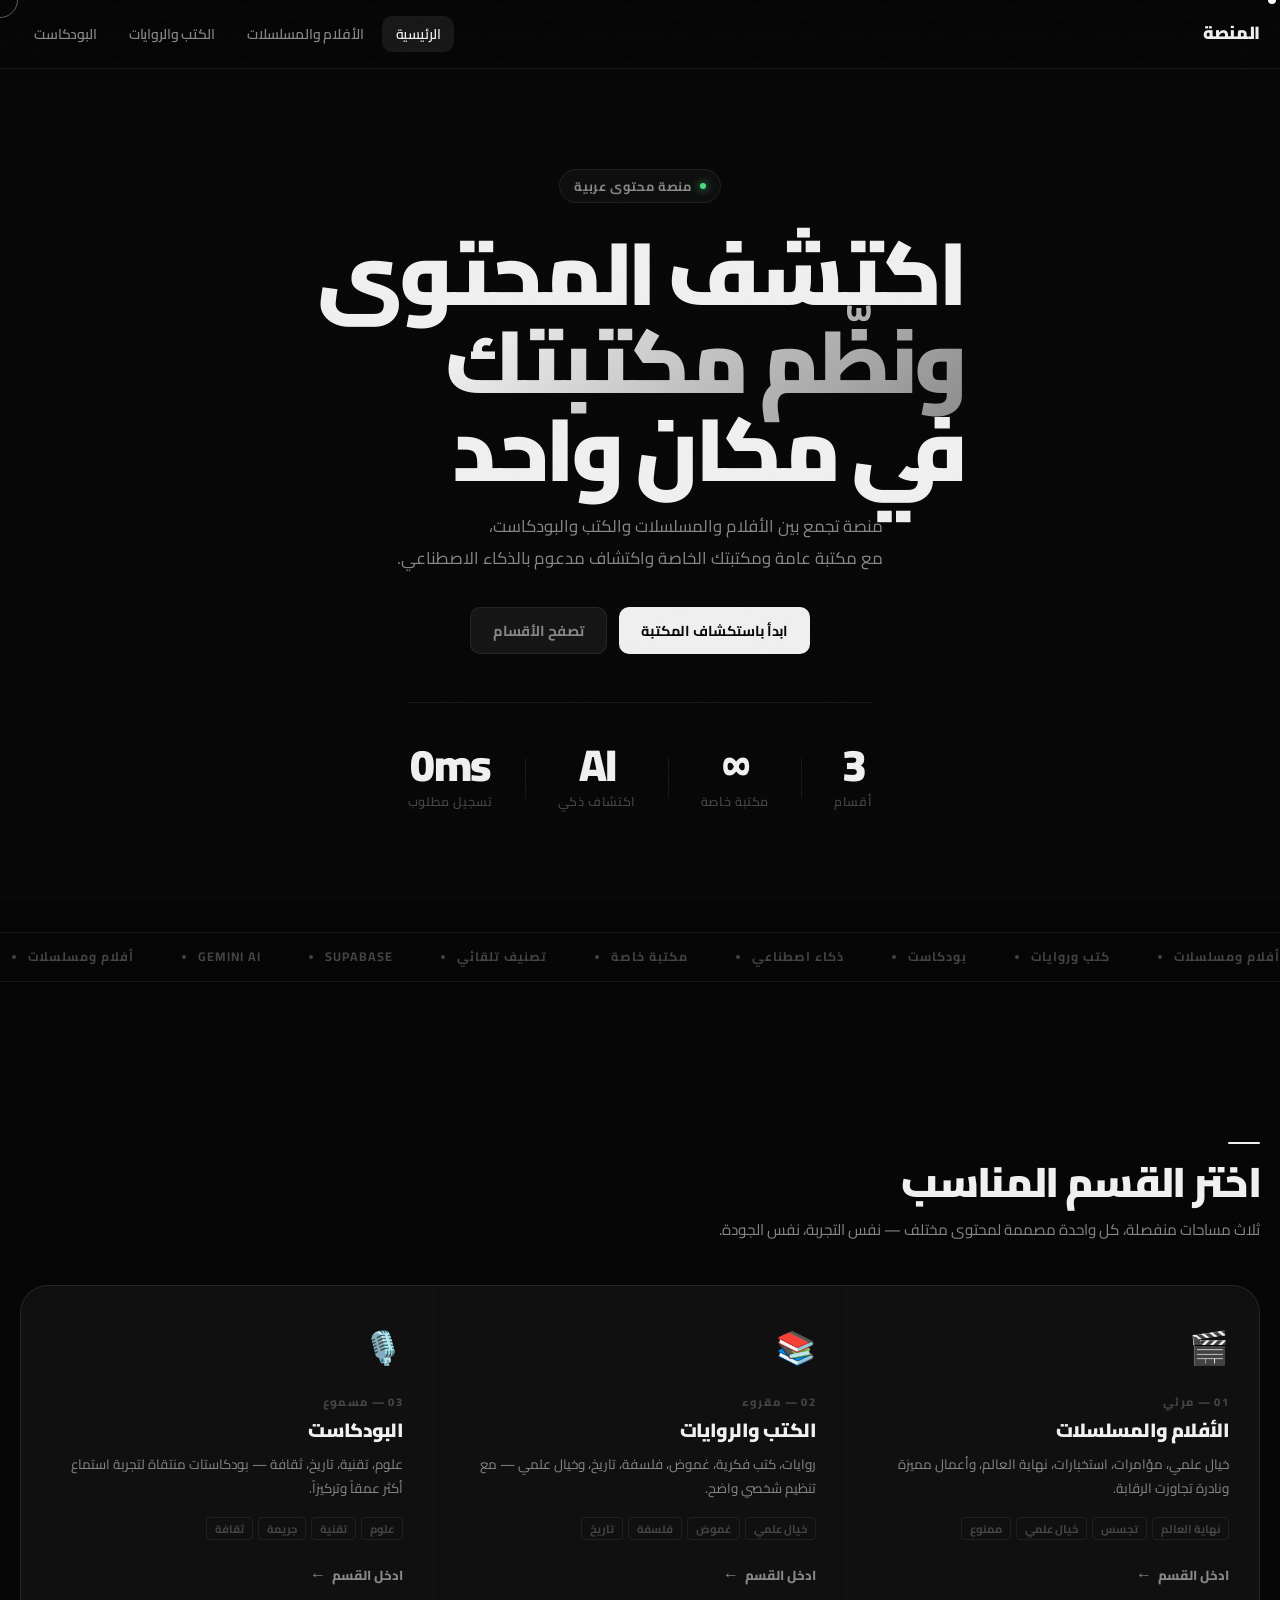
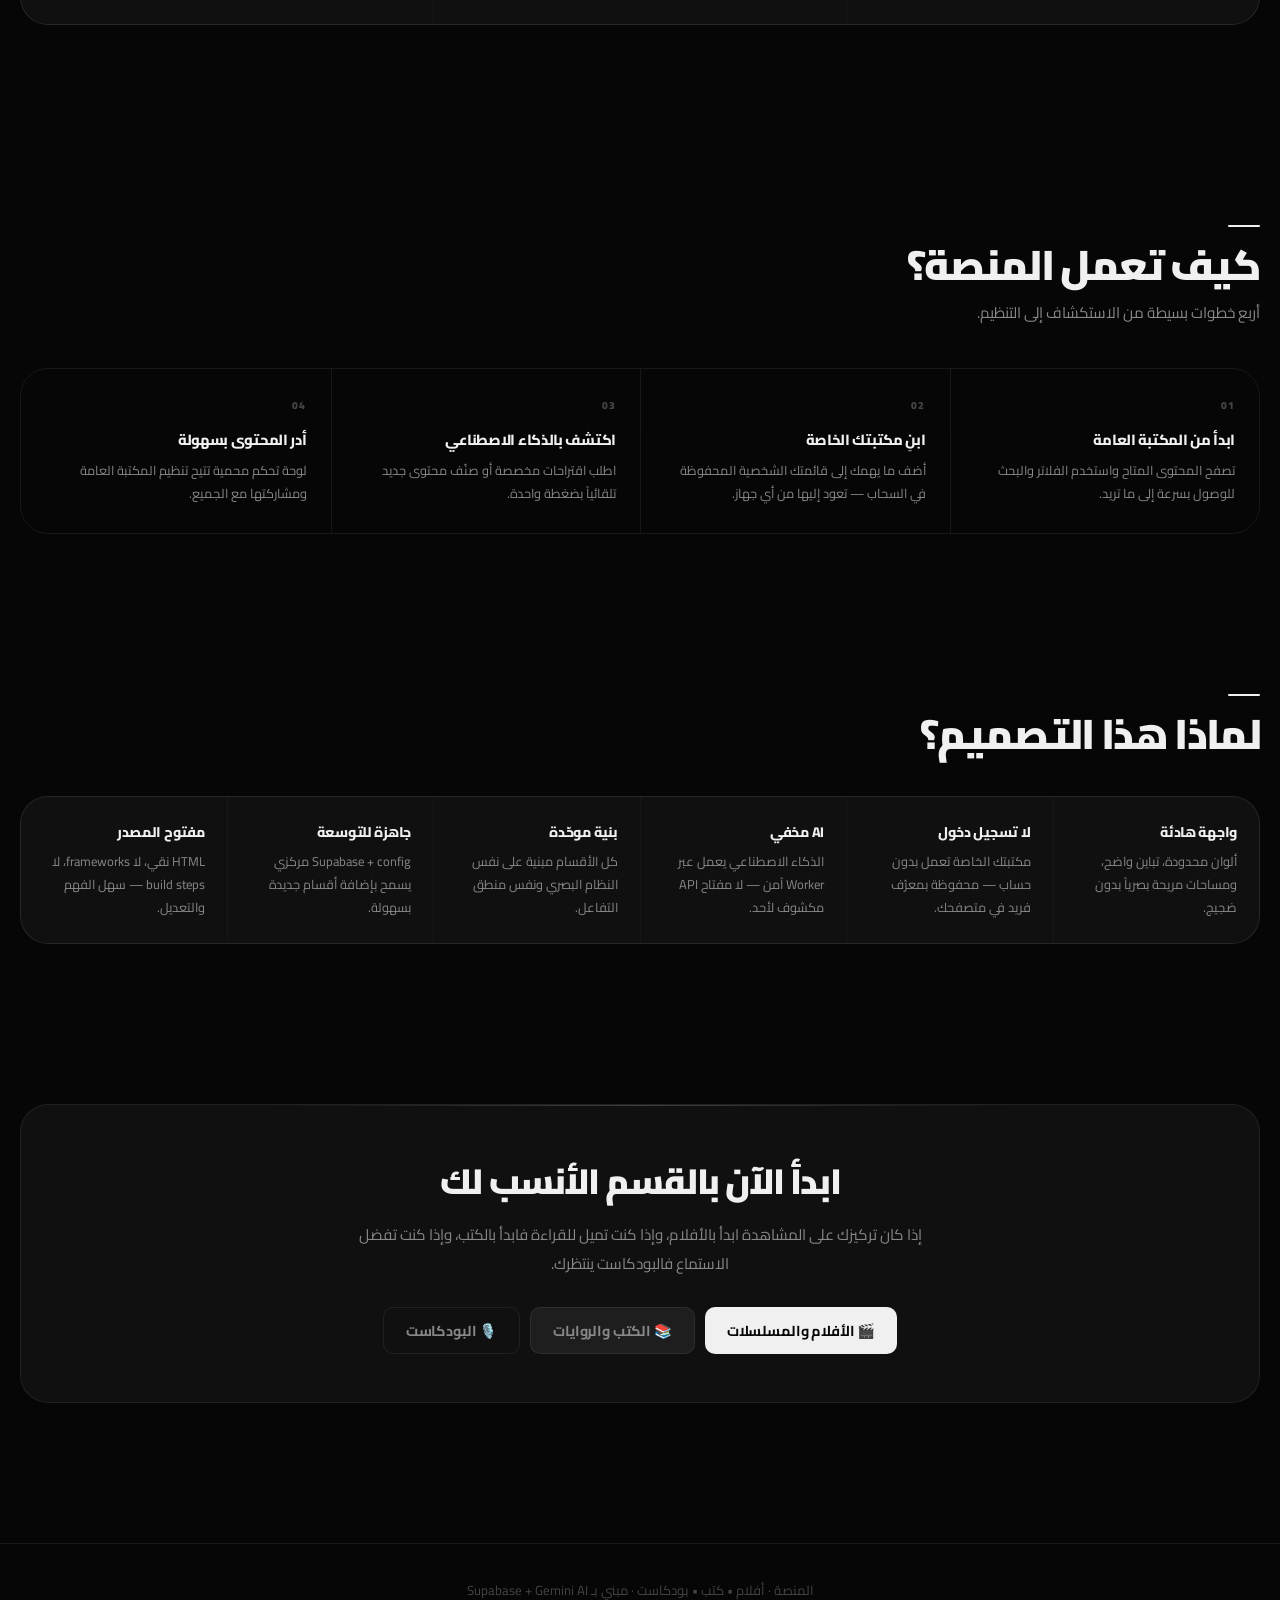
==== commit 94b12f4e: "Update print statement from 'Hello' to 'Goodbye'" ====
--- a/index.html
+++ b/index.html
@@ -3,323 +3,68 @@
 <head>
   <meta charset="UTF-8" />
   <meta name="viewport" content="width=device-width, initial-scale=1.0" />
-
   <link rel="preconnect" href="https://fonts.googleapis.com" />
   <link rel="preconnect" href="https://fonts.gstatic.com" crossorigin />
-  <link
-    rel="stylesheet"
-    href="https://fonts.googleapis.com/css2?family=Cairo:wght@300;400;600;700;800;900&family=Tajawal:wght@300;400;500;700;800&display=swap"
-  />
+  <link href="https://fonts.googleapis.com/css2?family=Cairo:wght@300;400;600;700;800;900&family=Tajawal:wght@300;400;500;700;800&display=swap" rel="stylesheet" />
   <link rel="stylesheet" href="assets/css/style.css" />
-
   <title>المنصة | أفلام • كتب • بودكاست</title>
-
   <style>
-    /* ===== LANDING HERO ===== */
-    .landing-hero {
-      min-height: calc(100vh - 72px);
-      display: flex;
-      align-items: center;
-      padding-top: 24px;
-      padding-bottom: 24px;
-    }
-
-    .landing-hero .hero-grid {
-      grid-template-columns: minmax(0, 700px) 320px;
-      justify-content: center;
-      align-items: center;
-      gap: 28px;
-      width: 100%;
-    }
-
-    .landing-hero .hero-copy {
-      display: flex;
-      flex-direction: column;
-      align-items: center;
-      text-align: center;
-    }
-
-    .landing-hero .hero-badge {
-      margin-inline: auto;
-    }
-
-    .landing-hero .hero-copy h1 {
-      margin: 18px 0 16px;
-      line-height: 1.08;
-      letter-spacing: -0.045em;
-      max-width: 720px;
-    }
-
-    .landing-hero .hero-copy p {
-      margin-top: 0;
-      font-size: 1rem;
-      line-height: 1.95;
-      max-width: 640px;
-    }
-
-    .landing-hero .hero-actions {
-      margin-top: 24px;
-      justify-content: center;
-    }
-
-    .landing-hero .hero-side {
-      justify-content: center;
-    }
-
-    .landing-hero .preview-panel {
-      width: 320px;
-      max-width: 320px;
-      aspect-ratio: 1 / 1;
-      min-height: 0;
-      padding: 16px;
-      overflow: hidden;
-    }
-
-    .preview-tag {
-      display: inline-flex;
-      align-items: center;
-      gap: 6px;
-      border-radius: 999px;
-      padding: 6px 10px;
-      border: 1px solid var(--border);
-      color: var(--text-3);
-      font-size: 0.76rem;
-      background: rgba(255,255,255,0.02);
-      white-space: nowrap;
-    }
-
-    .preview-stack {
-      display: grid;
-      gap: 8px;
-      margin-top: 10px;
-    }
-
-    .preview-card {
-      border: 1px solid var(--border);
-      border-radius: 14px;
-      background: rgba(255,255,255,0.03);
-      padding: 10px 12px;
-    }
-
-    .preview-card strong {
-      display: block;
-      margin-bottom: 4px;
-      font-size: 0.88rem;
-    }
-
-    .preview-card p {
-      margin: 0;
-      color: var(--text-2);
-      line-height: 1.6;
-      font-size: 0.82rem;
-      display: -webkit-box;
-      -webkit-line-clamp: 2;
-      -webkit-box-orient: vertical;
-      overflow: hidden;
-    }
-
-    .preview-mini-list {
-      display: grid;
-      gap: 6px;
-      margin-top: 8px;
-    }
-
-    .preview-mini-item {
-      display: flex;
-      align-items: center;
-      justify-content: space-between;
-      gap: 10px;
-      padding: 8px 10px;
-      border-radius: 10px;
-      background: rgba(255,255,255,0.025);
-      border: 1px solid var(--border);
-      color: var(--text-2);
-      font-size: 0.8rem;
-    }
-
-    .preview-mini-item b {
-      color: var(--text);
-      font-size: 0.84rem;
-    }
-
-    /* ===== CONTENT BLOCKS ===== */
-    .category-card {
-      padding: 24px;
-      height: 100%;
-      display: flex;
-      flex-direction: column;
-    }
-
-    .category-icon {
-      width: 50px;
-      height: 50px;
-      border-radius: 14px;
-      display: inline-flex;
-      align-items: center;
-      justify-content: center;
-      border: 1px solid var(--border);
-      background: rgba(255,255,255,0.03);
-      margin-bottom: 14px;
-      font-size: 1.35rem;
-    }
-
-    .category-card h3 {
-      margin: 0 0 10px;
-      font-size: 1.14rem;
-      line-height: 1.4;
-    }
-
-    .category-card p {
-      flex: 1;
-    }
-
-    .category-actions {
-      margin-top: 18px;
-    }
-
-    .steps-grid {
-      display: grid;
-      grid-template-columns: repeat(auto-fit, minmax(240px, 1fr));
-      gap: 16px;
-    }
-
-    .step-card {
-      padding: 22px;
-      height: 100%;
-    }
-
-    .step-number {
-      width: 34px;
-      height: 34px;
-      border-radius: 999px;
-      border: 1px solid var(--border);
-      display: inline-flex;
-      align-items: center;
-      justify-content: center;
-      color: var(--text);
-      background: rgba(255,255,255,0.03);
-      font-weight: 900;
-      margin-bottom: 12px;
-    }
-
-    .step-card h4 {
-      margin: 0 0 8px;
-      font-size: 1rem;
-      line-height: 1.45;
-    }
-
-    .step-card p {
-      margin: 0;
-      color: var(--text-2);
-      line-height: 1.85;
-    }
-
-    .feature-card {
-      padding: 22px;
-      height: 100%;
-    }
-
-    .feature-card h4 {
-      margin: 0 0 8px;
-      font-size: 1rem;
-    }
-
-    .feature-card p {
-      margin: 0;
-      color: var(--text-2);
-      line-height: 1.85;
-    }
-
-    .cta-band {
-      padding: 28px;
-      display: flex;
-      align-items: center;
-      justify-content: space-between;
-      gap: 20px;
-      flex-wrap: wrap;
-    }
-
-    .cta-band h3 {
-      margin: 0 0 8px;
-      font-size: 1.35rem;
-      line-height: 1.35;
-    }
-
-    .cta-band p {
-      margin: 0;
-      color: var(--text-2);
-      line-height: 1.9;
-      max-width: 720px;
-    }
-
-    .section {
-      padding-top: 84px;
-      padding-bottom: 84px;
-    }
-
-    .section-head {
-      margin-bottom: 28px;
-    }
-
-    .section-head h2 {
-      margin-bottom: 10px;
-      line-height: 1.2;
-    }
-
-    @media (max-width: 980px) {
-      .landing-hero {
-        min-height: auto;
-        padding-top: 52px;
-        padding-bottom: 24px;
-      }
-
-      .landing-hero .hero-grid {
-        grid-template-columns: 1fr;
-        justify-content: center;
-        gap: 22px;
-      }
-
-      .landing-hero .preview-panel {
-        width: min(100%, 340px);
-        max-width: 340px;
-        margin-inline: auto;
-      }
-
-      .landing-hero .hero-copy h1,
-      .landing-hero .hero-copy p {
-        max-width: 100%;
-      }
-    }
-
-    @media (max-width: 760px) {
-      .landing-hero .hero-copy h1 {
-        margin: 16px 0 14px;
-        line-height: 1.14;
-      }
-
-      .section {
-        padding-top: 64px;
-        padding-bottom: 64px;
-      }
-
-      .cta-band {
-        padding: 22px;
-      }
-
-      .landing-hero .preview-panel {
-        width: 100%;
-        max-width: 100%;
-        aspect-ratio: auto;
-      }
-    }
+.ticker-row{display:flex;align-items:center;gap:32px;flex-wrap:wrap;justify-content:center;margin-top:48px;padding-top:40px;border-top:1px solid var(--border);}
+.ticker-item{text-align:center;}
+.ticker-num{font-size:clamp(2rem,4vw,2.8rem);font-weight:900;letter-spacing:-0.04em;line-height:1;color:var(--text);}
+.ticker-label{font-size:0.78rem;color:var(--text-3);margin-top:4px;font-weight:600;letter-spacing:0.05em;text-transform:uppercase;}
+.ticker-sep{width:1px;height:40px;background:var(--border);}
+.platform-grid{display:grid;grid-template-columns:repeat(3,1fr);gap:1px;background:var(--border);border-radius:var(--r-xl);overflow:hidden;border:1px solid var(--border);}
+.platform-card{background:var(--surface);padding:36px 30px;display:flex;flex-direction:column;position:relative;overflow:hidden;transition:background 0.3s;text-decoration:none;color:inherit;}
+.platform-card:hover{background:var(--surface-2);}
+.platform-card::after{content:'';position:absolute;inset:0;background:linear-gradient(135deg,rgba(255,255,255,0.03),transparent 60%);opacity:0;transition:opacity 0.3s;}
+.platform-card:hover::after{opacity:1;}
+.platform-icon{font-size:2rem;margin-bottom:20px;display:block;transition:transform 0.35s cubic-bezier(0.16,1,0.3,1);}
+.platform-card:hover .platform-icon{transform:scale(1.12) rotate(-4deg);}
+.platform-label{font-size:0.7rem;font-weight:800;letter-spacing:0.12em;text-transform:uppercase;color:var(--text-3);margin-bottom:8px;}
+.platform-title{font-size:1.2rem;font-weight:900;letter-spacing:-0.03em;color:var(--text);margin-bottom:10px;line-height:1.2;}
+.platform-desc{font-size:0.84rem;color:var(--text-2);line-height:1.8;flex:1;}
+.platform-tags{display:flex;gap:5px;flex-wrap:wrap;margin-top:16px;}
+.platform-tag{font-size:0.7rem;font-weight:700;color:var(--text-3);border:1px solid var(--border);padding:2px 8px;border-radius:4px;transition:color 0.2s,border-color 0.2s;}
+.platform-card:hover .platform-tag{color:var(--text-2);border-color:var(--border-hi);}
+.platform-cta{display:flex;align-items:center;gap:6px;margin-top:22px;font-size:0.82rem;font-weight:800;color:var(--text-2);transition:color 0.2s,gap 0.25s cubic-bezier(0.16,1,0.3,1);}
+.platform-card:hover .platform-cta{color:var(--text);gap:10px;}
+.platform-cta-arrow{transition:transform 0.3s cubic-bezier(0.16,1,0.3,1);font-size:1rem;}
+.platform-card:hover .platform-cta-arrow{transform:translateX(-4px);}
+.steps-row{display:grid;grid-template-columns:repeat(4,1fr);gap:0;border:1px solid var(--border);border-radius:var(--r-xl);overflow:hidden;}
+.step{padding:28px 24px;border-left:1px solid var(--border);transition:background 0.3s;}
+.step:last-child{border-left:none;}
+.step:hover{background:var(--surface-2);}
+.step-num{font-size:0.65rem;font-weight:900;letter-spacing:0.12em;color:var(--text-3);text-transform:uppercase;margin-bottom:14px;}
+.step-title{font-size:0.92rem;font-weight:800;color:var(--text);margin-bottom:8px;letter-spacing:-0.02em;}
+.step-desc{font-size:0.8rem;color:var(--text-2);line-height:1.8;}
+.features-row{display:grid;grid-template-columns:repeat(auto-fit,minmax(200px,1fr));gap:1px;background:var(--border);border:1px solid var(--border);border-radius:var(--r-xl);overflow:hidden;}
+.feature-item{background:var(--surface);padding:24px 22px;transition:background 0.3s;}
+.feature-item:hover{background:var(--surface-2);}
+.feature-title{font-size:0.88rem;font-weight:800;color:var(--text);margin-bottom:6px;letter-spacing:-0.02em;}
+.feature-desc{font-size:0.8rem;color:var(--text-2);line-height:1.8;}
+.cta-band{padding:48px;text-align:center;border:1px solid var(--border);border-radius:var(--r-xl);background:var(--surface);position:relative;overflow:hidden;}
+.cta-band::before{content:'';position:absolute;top:0;left:50%;transform:translateX(-50%);width:60%;height:1px;background:linear-gradient(90deg,transparent,rgba(255,255,255,0.2),transparent);}
+.cta-band h3{font-size:clamp(1.5rem,3vw,2.2rem);font-weight:900;letter-spacing:-0.04em;margin-bottom:12px;}
+.cta-band p{color:var(--text-2);font-size:0.95rem;line-height:1.9;max-width:580px;margin:0 auto 28px;}
+.cta-buttons{display:flex;gap:10px;justify-content:center;flex-wrap:wrap;}
+.marquee-wrap{overflow:hidden;border-top:1px solid var(--border);border-bottom:1px solid var(--border);padding:14px 0;margin:60px 0;}
+.marquee-track{display:flex;gap:48px;white-space:nowrap;animation:marquee 28s linear infinite;width:max-content;}
+.marquee-track:hover{animation-play-state:paused;}
+.marquee-item{font-size:0.78rem;font-weight:700;color:var(--text-3);letter-spacing:0.08em;text-transform:uppercase;display:flex;align-items:center;gap:12px;}
+.marquee-dot{width:4px;height:4px;border-radius:50%;background:var(--text-3);}
+@keyframes marquee{to{transform:translateX(-50%);}}
+@media(max-width:900px){.platform-grid{grid-template-columns:1fr;}.steps-row{grid-template-columns:1fr 1fr;}.step{border-bottom:1px solid var(--border);}}
+@media(max-width:600px){.steps-row{grid-template-columns:1fr;}.ticker-row{gap:20px;}.ticker-sep{display:none;}.cta-band{padding:28px 20px;}}
   </style>
 </head>
-
 <body class="page-shell">
+  <div id="cursor"></div>
+  <div id="cursor-ring"></div>
+
   <header class="nav">
     <div class="container nav-inner">
       <a class="brand" href="index.html">المنصة</a>
-
       <nav class="nav-links">
         <a class="nav-link active" href="index.html">الرئيسية</a>
         <a class="nav-link" href="movies.html">الأفلام والمسلسلات</a>
@@ -330,234 +75,188 @@
   </header>
 
   <main>
-    <!-- HERO -->
-    <section class="hero landing-hero container">
-      <div class="hero-grid">
-        <div class="hero-copy">
-          <span class="hero-badge">منصة محتوى عربية • منظمة • قابلة للتوسعة</span>
-
-          <h1>
-            اكتشف المحتوى
-            <br />
-            ونظّم مكتبتك
-            <br />
-            في مكان واحد
-          </h1>
-
-          <p>
-            منصة تجمع بين الأفلام والمسلسلات والكتب والروايات والبودكاست، مع مكتبة عامة،
-            ومكتبتك الخاصة، واكتشاف مدعوم بالذكاء الاصطناعي — ضمن تجربة واضحة،
-            هادئة، وسهلة الاستخدام.
-          </p>
-
-          <div class="hero-actions">
-            <a class="btn btn-primary" href="movies.html">ابدأ بالمكتبة المرئية</a>
-            <a class="btn btn-secondary" href="#platforms">استكشف الأقسام</a>
+    <section class="hero container">
+      <div class="hero-copy reveal">
+        <span class="hero-badge">منصة محتوى عربية</span>
+        <h1>
+          اكتشف المحتوى<br />
+          <span class="grad">ونظّم مكتبتك</span><br />
+          في مكان واحد
+        </h1>
+        <p>منصة تجمع بين الأفلام والمسلسلات والكتب والبودكاست،<br />مع مكتبة عامة ومكتبتك الخاصة واكتشاف مدعوم بالذكاء الاصطناعي.</p>
+        <div class="hero-actions">
+          <a class="btn btn-primary" href="movies.html">ابدأ باستكشاف المكتبة</a>
+          <a class="btn btn-secondary" href="#platforms">تصفح الأقسام</a>
+        </div>
+        <div class="ticker-row reveal reveal-delay-2">
+          <div class="ticker-item"><div class="ticker-num" data-target="3">0</div><div class="ticker-label">أقسام</div></div>
+          <div class="ticker-sep"></div>
+          <div class="ticker-item"><div class="ticker-num">∞</div><div class="ticker-label">مكتبة خاصة</div></div>
+          <div class="ticker-sep"></div>
+          <div class="ticker-item"><div class="ticker-num">AI</div><div class="ticker-label">اكتشاف ذكي</div></div>
+          <div class="ticker-sep"></div>
+          <div class="ticker-item"><div class="ticker-num">0ms</div><div class="ticker-label">تسجيل مطلوب</div></div>
+        </div>
+      </div>
+    </section>
+
+    <div class="marquee-wrap">
+      <div class="marquee-track">
+        <span class="marquee-item">أفلام ومسلسلات <span class="marquee-dot"></span></span>
+        <span class="marquee-item">كتب وروايات <span class="marquee-dot"></span></span>
+        <span class="marquee-item">بودكاست <span class="marquee-dot"></span></span>
+        <span class="marquee-item">ذكاء اصطناعي <span class="marquee-dot"></span></span>
+        <span class="marquee-item">مكتبة خاصة <span class="marquee-dot"></span></span>
+        <span class="marquee-item">تصنيف تلقائي <span class="marquee-dot"></span></span>
+        <span class="marquee-item">Supabase <span class="marquee-dot"></span></span>
+        <span class="marquee-item">Gemini AI <span class="marquee-dot"></span></span>
+        <span class="marquee-item">أفلام ومسلسلات <span class="marquee-dot"></span></span>
+        <span class="marquee-item">كتب وروايات <span class="marquee-dot"></span></span>
+        <span class="marquee-item">بودكاست <span class="marquee-dot"></span></span>
+        <span class="marquee-item">ذكاء اصطناعي <span class="marquee-dot"></span></span>
+        <span class="marquee-item">مكتبة خاصة <span class="marquee-dot"></span></span>
+        <span class="marquee-item">تصنيف تلقائي <span class="marquee-dot"></span></span>
+        <span class="marquee-item">Supabase <span class="marquee-dot"></span></span>
+        <span class="marquee-item">Gemini AI <span class="marquee-dot"></span></span>
+      </div>
+    </div>
+
+    <section id="platforms" class="section container">
+      <div class="section-head reveal">
+        <div class="section-line"></div>
+        <h2>اختر القسم المناسب</h2>
+        <p>ثلاث مساحات منفصلة، كل واحدة مصممة لمحتوى مختلف — نفس التجربة، نفس الجودة.</p>
+      </div>
+      <div class="platform-grid stagger">
+        <a href="movies.html" class="platform-card">
+          <span class="platform-icon">🎬</span>
+          <div class="platform-label">01 — مرئي</div>
+          <div class="platform-title">الأفلام والمسلسلات</div>
+          <div class="platform-desc">خيال علمي، مؤامرات، استخبارات، نهاية العالم، وأعمال مميزة ونادرة تجاوزت الرقابة.</div>
+          <div class="platform-tags">
+            <span class="platform-tag">نهاية العالم</span>
+            <span class="platform-tag">تجسس</span>
+            <span class="platform-tag">خيال علمي</span>
+            <span class="platform-tag">ممنوع</span>
           </div>
+          <div class="platform-cta"><span>ادخل القسم</span><span class="platform-cta-arrow">←</span></div>
+        </a>
+        <a href="books.html" class="platform-card">
+          <span class="platform-icon">📚</span>
+          <div class="platform-label">02 — مقروء</div>
+          <div class="platform-title">الكتب والروايات</div>
+          <div class="platform-desc">روايات، كتب فكرية، غموض، فلسفة، تاريخ، وخيال علمي — مع تنظيم شخصي واضح.</div>
+          <div class="platform-tags">
+            <span class="platform-tag">خيال علمي</span>
+            <span class="platform-tag">غموض</span>
+            <span class="platform-tag">فلسفة</span>
+            <span class="platform-tag">تاريخ</span>
+          </div>
+          <div class="platform-cta"><span>ادخل القسم</span><span class="platform-cta-arrow">←</span></div>
+        </a>
+        <a href="podcasts.html" class="platform-card">
+          <span class="platform-icon">🎙️</span>
+          <div class="platform-label">03 — مسموع</div>
+          <div class="platform-title">البودكاست</div>
+          <div class="platform-desc">علوم، تقنية، تاريخ، ثقافة — بودكاستات منتقاة لتجربة استماع أكثر عمقاً وتركيزاً.</div>
+          <div class="platform-tags">
+            <span class="platform-tag">علوم</span>
+            <span class="platform-tag">تقنية</span>
+            <span class="platform-tag">جريمة</span>
+            <span class="platform-tag">ثقافة</span>
+          </div>
+          <div class="platform-cta"><span>ادخل القسم</span><span class="platform-cta-arrow">←</span></div>
+        </a>
+      </div>
+    </section>
+
+    <section class="section container">
+      <div class="section-head reveal">
+        <div class="section-line"></div>
+        <h2>كيف تعمل المنصة؟</h2>
+        <p>أربع خطوات بسيطة من الاستكشاف إلى التنظيم.</p>
+      </div>
+      <div class="steps-row stagger">
+        <div class="step"><div class="step-num">01</div><div class="step-title">ابدأ من المكتبة العامة</div><div class="step-desc">تصفح المحتوى المتاح واستخدم الفلاتر والبحث للوصول بسرعة إلى ما تريد.</div></div>
+        <div class="step"><div class="step-num">02</div><div class="step-title">ابنِ مكتبتك الخاصة</div><div class="step-desc">أضف ما يهمك إلى قائمتك الشخصية المحفوظة في السحاب — تعود إليها من أي جهاز.</div></div>
+        <div class="step"><div class="step-num">03</div><div class="step-title">اكتشف بالذكاء الاصطناعي</div><div class="step-desc">اطلب اقتراحات مخصصة أو صنّف محتوى جديد تلقائياً بضغطة واحدة.</div></div>
+        <div class="step"><div class="step-num">04</div><div class="step-title">أدر المحتوى بسهولة</div><div class="step-desc">لوحة تحكم محمية تتيح تنظيم المكتبة العامة ومشاركتها مع الجميع.</div></div>
+      </div>
+    </section>
+
+    <section class="section-sm container">
+      <div class="section-head reveal">
+        <div class="section-line"></div>
+        <h2>لماذا هذا التصميم؟</h2>
+      </div>
+      <div class="features-row stagger">
+        <div class="feature-item"><div class="feature-title">واجهة هادئة</div><div class="feature-desc">ألوان محدودة، تباين واضح، ومساحات مريحة بصرياً بدون ضجيج.</div></div>
+        <div class="feature-item"><div class="feature-title">لا تسجيل دخول</div><div class="feature-desc">مكتبتك الخاصة تعمل بدون حساب — محفوظة بمعرّف فريد في متصفحك.</div></div>
+        <div class="feature-item"><div class="feature-title">AI مخفي</div><div class="feature-desc">الذكاء الاصطناعي يعمل عبر Worker آمن — لا مفتاح API مكشوف لأحد.</div></div>
+        <div class="feature-item"><div class="feature-title">بنية موحّدة</div><div class="feature-desc">كل الأقسام مبنية على نفس النظام البصري ونفس منطق التفاعل.</div></div>
+        <div class="feature-item"><div class="feature-title">جاهزة للتوسعة</div><div class="feature-desc">Supabase + config مركزي يسمح بإضافة أقسام جديدة بسهولة.</div></div>
+        <div class="feature-item"><div class="feature-title">مفتوح المصدر</div><div class="feature-desc">HTML نقي، لا frameworks، لا build steps — سهل الفهم والتعديل.</div></div>
+      </div>
+    </section>
+
+    <section class="section container">
+      <div class="cta-band reveal">
+        <h3>ابدأ الآن بالقسم الأنسب لك</h3>
+        <p>إذا كان تركيزك على المشاهدة ابدأ بالأفلام، وإذا كنت تميل للقراءة فابدأ بالكتب، وإذا كنت تفضل الاستماع فالبودكاست ينتظرك.</p>
+        <div class="cta-buttons">
+          <a class="btn btn-primary" href="movies.html">🎬 الأفلام والمسلسلات</a>
+          <a class="btn btn-secondary" href="books.html">📚 الكتب والروايات</a>
+          <a class="btn btn-ghost" href="podcasts.html">🎙️ البودكاست</a>
         </div>
-
-        <div class="hero-side">
-          <div class="preview-panel">
-            <div class="preview-top">
-              <div>
-                <div class="preview-title">كيف تعمل المنصة؟</div>
-                <div class="preview-sub">رحلة بسيطة من الاكتشاف إلى التنظيم</div>
-              </div>
-              <span class="preview-tag">واجهة موحّدة</span>
-            </div>
-
-            <div class="preview-stack">
-              <div class="preview-card">
-                <strong>1) تصفح المكتبة العامة</strong>
-                <p>ابدأ بالقسم الذي يهمك، ثم استخدم الفلاتر والبحث للوصول بسرعة إلى ما تريد.</p>
-              </div>
-
-              <div class="preview-card">
-                <strong>2) احفظ ما يعجبك</strong>
-                <p>أضف العناصر المناسبة إلى مساحتك الخاصة وعد إليها لاحقًا بسهولة.</p>
-              </div>
-
-              <div class="preview-card">
-                <strong>3) استخدم الذكاء الاصطناعي</strong>
-                <p>اطلب اقتراحات جديدة أو دع النظام يساعدك في التصنيف والتنظيم.</p>
-              </div>
-
-              <div class="preview-mini-list">
-                <div class="preview-mini-item">
-                  <span>مكتبة عامة</span>
-                  <b>3 أقسام</b>
-                </div>
-                <div class="preview-mini-item">
-                  <span>اكتشاف ذكي</span>
-                  <b>AI</b>
-                </div>
-                <div class="preview-mini-item">
-                  <span>تخزين سحابي</span>
-                  <b>Supabase</b>
-                </div>
-              </div>
-            </div>
-          </div>
-        </div>
-      </div>
-    </section>
-
-    <!-- PLATFORMS -->
-    <section id="platforms" class="section container">
-      <div class="section-head">
-        <h2>اختر المساحة المناسبة لك</h2>
-        <p>
-          كل قسم صُمم ليكون واضحًا وسهل الاستخدام، مع نفس اللغة البصرية ونفس منطق
-          التصفح والتنظيم.
-        </p>
-      </div>
-
-      <div class="grid cols-3">
-        <article class="card category-card">
-          <div class="category-icon">🎬</div>
-          <h3>الأفلام والمسلسلات</h3>
-          <p>
-            مكتبة موجهة للمحتوى المرئي: خيال علمي، مؤامرات، استخبارات، نهاية العالم،
-            وأعمال مميزة ونادرة.
-          </p>
-
-          <div class="badge-row" style="margin-top: 14px;">
-            <span class="badge">المكتبة العامة</span>
-            <span class="badge">مكتبتي</span>
-            <span class="badge">AI</span>
-          </div>
-
-          <div class="category-actions">
-            <a class="btn btn-secondary" href="movies.html">ادخل القسم</a>
-          </div>
-        </article>
-
-        <article class="card category-card">
-          <div class="category-icon">📚</div>
-          <h3>الكتب والروايات</h3>
-          <p>
-            مساحة للقراءة والاكتشاف: روايات، كتب فكرية، غموض، فلسفة، تاريخ، وخيال
-            علمي — مع تنظيم شخصي واضح.
-          </p>
-
-          <div class="badge-row" style="margin-top: 14px;">
-            <span class="badge">تصنيفات متعددة</span>
-            <span class="badge">قراءاتي</span>
-            <span class="badge">اقتراحات ذكية</span>
-          </div>
-
-          <div class="category-actions">
-            <a class="btn btn-secondary" href="books.html">ادخل القسم</a>
-          </div>
-        </article>
-
-        <article class="card category-card">
-          <div class="category-icon">🎙️</div>
-          <h3>البودكاست</h3>
-          <p>
-            بودكاستات في العلوم والتقنية والتاريخ والثقافة، مع تجربة تصفح أخف وتنظيم
-            شخصي مناسب للاستماع اليومي.
-          </p>
-
-          <div class="badge-row" style="margin-top: 14px;">
-            <span class="badge">قائمة خاصة</span>
-            <span class="badge">فلاتر</span>
-            <span class="badge">اكتشاف ذكي</span>
-          </div>
-
-          <div class="category-actions">
-            <a class="btn btn-secondary" href="podcasts.html">ادخل القسم</a>
-          </div>
-        </article>
-      </div>
-    </section>
-
-    <!-- HOW IT WORKS -->
-    <section class="section container">
-      <div class="section-head">
-        <h2>كيف تعمل المنصة؟</h2>
-        <p>تجربة قصيرة وواضحة: استكشف → اختر → احفظ → اكتشف المزيد.</p>
-      </div>
-
-      <div class="steps-grid">
-        <article class="card step-card">
-          <div class="step-number">1</div>
-          <h4>ابدأ من المكتبة العامة</h4>
-          <p>
-            تصفح المحتوى المتاح في القسم الذي يهمك، واستخدم البحث والفلاتر للوصول
-            بسرعة إلى ما تريد.
-          </p>
-        </article>
-
-        <article class="card step-card">
-          <div class="step-number">2</div>
-          <h4>ابنِ مكتبتك الخاصة</h4>
-          <p>
-            أضف العناصر التي تهمك إلى قائمتك الخاصة، ثم تابعها لاحقًا ضمن مساحة أكثر
-            قربًا لذوقك.
-          </p>
-        </article>
-
-        <article class="card step-card">
-          <div class="step-number">3</div>
-          <h4>دع الذكاء الاصطناعي يساعدك</h4>
-          <p>
-            استخدم الاكتشاف الذكي أو التصنيف التلقائي عندما تريد تسريع العمل أو العثور
-            على اقتراحات مناسبة.
-          </p>
-        </article>
-
-        <article class="card step-card">
-          <div class="step-number">4</div>
-          <h4>أدر المحتوى بسهولة</h4>
-          <p>
-            من لوحة التحكم يمكنك تنظيم المكتبة العامة، بينما تبقى مكتبتك الخاصة مساحة
-            شخصية واضحة وبسيطة.
-          </p>
-        </article>
-      </div>
-    </section>
-
-    <!-- FEATURES -->
-    <section class="section container">
-      <div class="section-head">
-        <h2>لماذا هذا الأسلوب؟</h2>
-        <p>
-          الهدف ليس مجرد واجهة جميلة، بل منتج واضح يوجّه المستخدم نحو ما يجب فعله
-          بأقل تشتت ممكن.
-        </p>
-      </div>
-
-      <div class="grid cols-4">
-        <article class="card feature-card">
-          <h4>واجهة هادئة</h4>
-          <p>ألوان محدودة، تباين واضح، ومساحات أكثر راحة بصريًا.</p>
-        </article>
-
-        <article class="card feature-card">
-          <h4>تسلسل هرمي واضح</h4>
-          <p>عناوين أكبر، نصوص ثانوية أخف، وأزرار رئيسية واضحة.</p>
-        </article>
-
-        <article class="card feature-card">
-          <h4>بنية موحّدة</h4>
-          <p>كل الصفحات مبنية على نفس النظام البصري ونفس منطق التفاعل.</p>
-        </article>
-
-        <article class="card feature-card">
-          <h4>جاهزة للتوسعة</h4>
-          <p>يمكن تطويرها لاحقًا دون الحاجة إلى إعادة كسر التصميم في كل مرة.</p>
-        </article>
-      </div>
-    </section>
-
-    <!-- FINAL CTA -->
-    <section class="section container">
-      <div class="panel cta-band">
-        <div>
-          <h3>ابدأ الآن بالقسم الأنسب لاهتمامك</h3>
-          <p>
-            إذا كان تركيزك على المشاهدة ابدأ بالأفلام والمسلسلات، وإذا كنت تميل
-            للقراءة فابدأ بالكتب، وإذا كنت تفضل الاستماع أثناء العمل والتن/common.js</script>
+      </div>
+    </section>
+  </main>
+
+  <footer class="footer"><p>المنصة · أفلام • كتب • بودكاست · مبني بـ Supabase + Gemini AI</p></footer>
+
+  <script>
+    // CUSTOM CURSOR
+    const cur=document.getElementById('cursor'),ring=document.getElementById('cursor-ring');
+    let mx=0,my=0,rx=0,ry=0;
+    if(cur&&ring){
+      document.addEventListener('mousemove',e=>{mx=e.clientX;my=e.clientY;cur.style.left=mx+'px';cur.style.top=my+'px';});
+      (function loop(){rx+=(mx-rx)*0.12;ry+=(my-ry)*0.12;ring.style.left=rx+'px';ring.style.top=ry+'px';requestAnimationFrame(loop);})();
+      document.querySelectorAll('a,button,.platform-card,.step,.feature-item').forEach(el=>{
+        el.addEventListener('mouseenter',()=>document.body.classList.add('cursor-hover'));
+        el.addEventListener('mouseleave',()=>document.body.classList.remove('cursor-hover'));
+      });
+      document.addEventListener('mousedown',()=>document.body.classList.add('cursor-click'));
+      document.addEventListener('mouseup',()=>document.body.classList.remove('cursor-click'));
+    }
+
+    // SCROLL REVEAL
+    const obs=new IntersectionObserver(entries=>{
+      entries.forEach(e=>{if(e.isIntersecting){e.target.classList.add('in');obs.unobserve(e.target);}});
+    },{threshold:0.1});
+    document.querySelectorAll('.reveal,.stagger').forEach(el=>obs.observe(el));
+
+    // NUMBER TICKER
+    document.querySelectorAll('[data-target]').forEach(el=>{
+      const target=parseInt(el.dataset.target);let c=0;
+      const step=()=>{c=Math.min(c+1,target);el.textContent=c;if(c<target)requestAnimationFrame(step);};
+      new IntersectionObserver(entries=>{if(entries[0].isIntersecting)step();},{threshold:0.5}).observe(el);
+    });
+
+    // NAV SHADOW ON SCROLL
+    const nav=document.querySelector('.nav');
+    window.addEventListener('scroll',()=>{
+      nav.style.boxShadow=window.scrollY>60?'0 1px 0 rgba(255,255,255,0.05),0 8px 32px rgba(0,0,0,0.4)':'';
+    },{passive:true});
+
+    // MAGNETIC BUTTONS
+    document.querySelectorAll('.btn-primary').forEach(btn=>{
+      btn.addEventListener('mousemove',e=>{
+        const r=btn.getBoundingClientRect();
+        const x=e.clientX-r.left-r.width/2,y=e.clientY-r.top-r.height/2;
+        btn.style.transform=`translate(${x*0.15}px,${y*0.18}px)`;
+      });
+      btn.addEventListener('mouseleave',()=>{btn.style.transform='';});
+    });
+  </script>
 </body>
 </html>
--- a/assets/css/style.css
+++ b/assets/css/style.css
@@ -1,82 +1,140 @@
+/* ============================================================
+   منصة — Design System v2
+   Aesthetic: Dark Editorial · Monochrome Luxury · Kinetic
+   ============================================================ */
+
+/* ── FONTS ── */
+@import url('https://fonts.googleapis.com/css2?family=Cairo:wght@300;400;500;600;700;800;900&family=Tajawal:wght@300;400;500;700;800&display=swap');
+
+/* ── VARIABLES ── */
 :root {
-  --bg: #050505;
-  --bg-soft: #0b0b0b;
-  --surface: #111111;
-  --surface-2: #171717;
-  --surface-3: #1d1d1d;
-  --border: rgba(255, 255, 255, 0.08);
-
-  --text: #ffffff;
-  --text-2: #c9c9c9;
-  --text-3: #8b8b8b;
-
-  --shadow-lg: 0 24px 60px rgba(0, 0, 0, 0.35);
-  --shadow-md: 0 12px 30px rgba(0, 0, 0, 0.22);
-
-  --radius-xl: 28px;
-  --radius-lg: 20px;
-  --radius-md: 14px;
-  --radius-sm: 10px;
-
+  /* Palette */
+  --bg:        #060606;
+  --bg-soft:   #0a0a0a;
+  --surface:   #101010;
+  --surface-2: #161616;
+  --surface-3: #1c1c1c;
+  --border:    rgba(255,255,255,0.07);
+  --border-hi: rgba(255,255,255,0.14);
+
+  /* Text */
+  --text:   #f0f0f0;
+  --text-2: #888;
+  --text-3: #444;
+
+  /* Accents */
+  --accent:   #e8e8e8;
+  --accent-2: #c0c0c0;
+
+  /* Shadows */
+  --shadow-sm: 0 1px 3px rgba(0,0,0,0.5);
+  --shadow-md: 0 8px 32px rgba(0,0,0,0.4);
+  --shadow-lg: 0 24px 64px rgba(0,0,0,0.6);
+  --glow:      0 0 0 1px rgba(255,255,255,0.06);
+
+  /* Radius */
+  --r-xs: 6px;
+  --r-sm: 10px;
+  --r-md: 16px;
+  --r-lg: 22px;
+  --r-xl: 28px;
+
+  /* Spacing */
   --container: 1240px;
-  --section-space: 88px;
-  --section-space-sm: 56px;
-}
-
-* {
-  box-sizing: border-box;
-}
-
-html {
-  scroll-behavior: smooth;
-}
+  --section-y: 100px;
+
+  /* Motion */
+  --ease: cubic-bezier(0.16, 1, 0.3, 1);
+  --ease-out: cubic-bezier(0.0, 0, 0.2, 1);
+  --dur: 0.4s;
+}
+
+/* ── RESET ── */
+*, *::before, *::after { box-sizing: border-box; margin: 0; padding: 0; }
+html { scroll-behavior: smooth; -webkit-font-smoothing: antialiased; }
 
 body {
-  margin: 0;
+  background: var(--bg);
+  color: var(--text);
+  font-family: 'Cairo', 'Tajawal', sans-serif;
+  direction: rtl;
+  overflow-x: hidden;
   min-height: 100vh;
-  direction: rtl;
-  background:
-    radial-gradient(circle at 50% 0%, rgba(255, 255, 255, 0.04), transparent 24%),
-    linear-gradient(180deg, #020202 0%, #060606 100%);
-  color: var(--text);
-  font-family: "Cairo", "Tajawal", system-ui, sans-serif;
-  overflow-x: hidden;
-}
-
-a {
-  color: inherit;
-  text-decoration: none;
-}
-
-img {
-  display: block;
-  max-width: 100%;
-}
-
-button,
-input,
-textarea,
-select {
-  font: inherit;
-}
-
+  line-height: 1.6;
+}
+
+/* Grain overlay */
+body::before {
+  content: '';
+  position: fixed;
+  inset: 0;
+  pointer-events: none;
+  z-index: 9999;
+  opacity: 0.028;
+  background-image: url("data:image/svg+xml,%3Csvg viewBox='0 0 256 256' xmlns='http://www.w3.org/2000/svg'%3E%3Cfilter id='n'%3E%3CfeTurbulence type='fractalNoise' baseFrequency='0.9' numOctaves='4' stitchTiles='stitch'/%3E%3C/filter%3E%3Crect width='100%25' height='100%25' filter='url(%23n)'/%3E%3C/svg%3E");
+  background-size: 128px;
+}
+
+a { color: inherit; text-decoration: none; }
+img { display: block; max-width: 100%; }
+button, input, textarea, select { font: inherit; }
+
+/* ── CUSTOM CURSOR ── */
+@media (pointer: fine) {
+  html { cursor: none; }
+  * { cursor: none !important; }
+  #cursor {
+    position: fixed;
+    width: 8px; height: 8px;
+    border-radius: 50%;
+    background: #fff;
+    pointer-events: none;
+    z-index: 10000;
+    transform: translate(-50%, -50%);
+    transition: width 0.2s var(--ease), height 0.2s var(--ease), opacity 0.2s;
+    will-change: transform;
+  }
+  #cursor-ring {
+    position: fixed;
+    width: 36px; height: 36px;
+    border-radius: 50%;
+    border: 1px solid rgba(255,255,255,0.35);
+    pointer-events: none;
+    z-index: 9999;
+    transform: translate(-50%, -50%);
+    transition: width 0.35s var(--ease), height 0.35s var(--ease), border-color 0.3s, opacity 0.3s;
+    will-change: transform;
+  }
+  body.cursor-hover #cursor { width: 14px; height: 14px; background: #fff; }
+  body.cursor-hover #cursor-ring { width: 56px; height: 56px; border-color: rgba(255,255,255,0.6); }
+  body.cursor-click #cursor { width: 6px; height: 6px; opacity: 0.6; }
+}
+
+/* ── CONTAINER ── */
 .container {
   width: min(var(--container), calc(100% - 32px));
   margin-inline: auto;
 }
 
-/* ===== NAV ===== */
+/* ── SCROLLBAR ── */
+::-webkit-scrollbar { width: 3px; background: var(--bg); }
+::-webkit-scrollbar-thumb { background: var(--surface-3); border-radius: 2px; }
+
+/* ════════════════════════════════════════
+   NAV
+════════════════════════════════════════ */
 .nav {
   position: sticky;
   top: 0;
   z-index: 1000;
-  background: rgba(5, 5, 5, 0.86);
-  backdrop-filter: blur(12px);
+  background: rgba(6,6,6,0.82);
+  backdrop-filter: blur(20px) saturate(160%);
   border-bottom: 1px solid var(--border);
+  transition: background 0.3s;
 }
 
 .nav-inner {
-  min-height: 72px;
+  min-height: 68px;
   display: flex;
   align-items: center;
   justify-content: space-between;
@@ -85,158 +143,220 @@
 
 .brand {
   font-weight: 900;
-  font-size: 1.15rem;
+  font-size: 1.1rem;
   letter-spacing: -0.02em;
   color: var(--text);
-}
+  position: relative;
+  padding-bottom: 1px;
+}
+
+.brand::after {
+  content: '';
+  position: absolute;
+  bottom: -2px;
+  right: 0;
+  width: 0;
+  height: 1px;
+  background: var(--text);
+  transition: width 0.35s var(--ease);
+}
+.brand:hover::after { width: 100%; }
 
 .nav-links {
   display: flex;
-  gap: 10px;
+  gap: 4px;
   flex-wrap: wrap;
 }
 
 .nav-link {
-  padding: 9px 14px;
-  border-radius: 999px;
-  border: 1px solid transparent;
-  color: var(--text-3);
-  transition: 0.18s ease;
-  font-weight: 700;
-  font-size: 0.95rem;
-}
-
-.nav-link:hover,
+  padding: 7px 14px;
+  border-radius: var(--r-sm);
+  font-size: 0.875rem;
+  font-weight: 600;
+  color: var(--text-2);
+  transition: color 0.2s, background 0.2s;
+  position: relative;
+  letter-spacing: -0.01em;
+}
+
+.nav-link:hover { color: var(--text); background: rgba(255,255,255,0.05); }
+
 .nav-link.active {
   color: var(--text);
-  border-color: var(--border);
-  background: rgba(255, 255, 255, 0.03);
-}
-
-/* ===== BUTTONS ===== */
+  background: rgba(255,255,255,0.07);
+}
+
+/* ════════════════════════════════════════
+   BUTTONS
+════════════════════════════════════════ */
 .btn {
   display: inline-flex;
   align-items: center;
   justify-content: center;
   gap: 8px;
+  padding: 11px 22px;
+  border-radius: var(--r-sm);
+  font-size: 0.9rem;
+  font-weight: 700;
   border: none;
   cursor: pointer;
-  border-radius: 12px;
-  padding: 11px 16px;
-  font-weight: 800;
-  transition: 0.16s ease;
-}
-
-.btn:hover {
-  transform: translateY(-1px);
-}
+  transition: transform 0.2s var(--ease), opacity 0.2s, box-shadow 0.2s;
+  letter-spacing: -0.01em;
+  white-space: nowrap;
+  position: relative;
+  overflow: hidden;
+}
+
+.btn::before {
+  content: '';
+  position: absolute;
+  inset: 0;
+  background: rgba(255,255,255,0.08);
+  transform: translateY(100%);
+  transition: transform 0.3s var(--ease);
+  border-radius: inherit;
+}
+.btn:hover::before { transform: translateY(0); }
+.btn:active { transform: scale(0.97); }
 
 .btn-primary {
-  background: #ffffff;
-  color: #111111;
-}
+  background: var(--text);
+  color: var(--bg);
+  box-shadow: 0 0 0 0 rgba(255,255,255,0);
+}
+.btn-primary:hover { box-shadow: 0 8px 24px rgba(255,255,255,0.12); }
 
 .btn-secondary {
-  background: rgba(255, 255, 255, 0.05);
-  color: var(--text);
-  border: 1px solid var(--border);
-}
+  background: rgba(255,255,255,0.06);
+  color: var(--text-2);
+  border: 1px solid var(--border);
+}
+.btn-secondary:hover { color: var(--text); border-color: var(--border-hi); }
 
 .btn-ghost {
   background: transparent;
-  color: var(--text);
-  border: 1px solid var(--border);
-}
+  color: var(--text-2);
+  border: 1px solid var(--border);
+}
+.btn-ghost:hover { color: var(--text); background: rgba(255,255,255,0.04); border-color: var(--border-hi); }
 
 .btn-danger {
-  background: rgba(255, 255, 255, 0.04);
-  color: #ffd3d3;
-  border: 1px solid rgba(255, 255, 255, 0.08);
-}
-
-/* ===== GENERIC SECTIONS ===== */
-.section {
-  padding: var(--section-space) 0;
-}
-
-.section-sm {
-  padding: var(--section-space-sm) 0;
-}
-
-.section-head {
-  margin-bottom: 26px;
-}
-
-.section-head h2 {
-  margin: 0;
-  font-size: 2rem;
-  line-height: 1.08;
-  letter-spacing: -0.03em;
-}
-
-.section-head p {
-  margin: 10px 0 0;
-  color: var(--text-2);
-  line-height: 1.9;
-  max-width: 780px;
-}
-
+  background: rgba(239,68,68,0.1);
+  color: #f87171;
+  border: 1px solid rgba(239,68,68,0.2);
+}
+.btn-danger:hover { background: rgba(239,68,68,0.18); }
+
+.btn-sm { padding: 7px 14px; font-size: 0.82rem; }
+.btn-xs { padding: 5px 10px; font-size: 0.78rem; }
+
+/* ════════════════════════════════════════
+   CARDS & PANELS
+════════════════════════════════════════ */
 .card,
 .panel {
   border: 1px solid var(--border);
-  border-radius: var(--radius-lg);
-  background: linear-gradient(
-    180deg,
-    rgba(255, 255, 255, 0.028),
-    rgba(255, 255, 255, 0.014)
-  );
-  box-shadow: var(--shadow-md);
-}
-
-.card {
-  padding: 24px;
-}
+  border-radius: var(--r-lg);
+  background: var(--surface);
+  position: relative;
+  overflow: hidden;
+}
+
+/* Shimmer top border on hover */
+.card::before {
+  content: '';
+  position: absolute;
+  top: 0; left: 0; right: 0;
+  height: 1px;
+  background: linear-gradient(90deg, transparent 0%, rgba(255,255,255,0.18) 50%, transparent 100%);
+  transform: scaleX(0);
+  transition: transform 0.4s var(--ease);
+  transform-origin: right;
+}
+.card:hover::before { transform: scaleX(1); transform-origin: left; }
+
+.card { padding: 24px; }
 
 .card h3,
 .panel h3 {
   margin: 0 0 10px;
-  font-size: 1.08rem;
-}
-
-.card p,
-.panel p {
+  font-size: 1.05rem;
+  font-weight: 800;
+  letter-spacing: -0.02em;
+}
+.card p, .panel p {
   margin: 0;
   color: var(--text-2);
   line-height: 1.85;
-}
-
+  font-size: 0.92rem;
+}
+
+/* ── HOVER LIFT ── */
+.card-hover {
+  transition: transform 0.35s var(--ease), box-shadow 0.35s var(--ease), border-color 0.3s;
+}
+.card-hover:hover {
+  transform: translateY(-4px);
+  box-shadow: var(--shadow-lg);
+  border-color: var(--border-hi);
+}
+
+/* ════════════════════════════════════════
+   GRID
+════════════════════════════════════════ */
 .grid {
   display: grid;
-  gap: 18px;
-}
-
-.grid.cols-2 {
-  grid-template-columns: repeat(auto-fit, minmax(320px, 1fr));
-}
-
-.grid.cols-3 {
-  grid-template-columns: repeat(auto-fit, minmax(260px, 1fr));
-}
-
-.grid.cols-4 {
-  grid-template-columns: repeat(auto-fit, minmax(220px, 1fr));
-}
-
-/* ===== HERO / INDEX ===== */
+  gap: 16px;
+}
+.grid.cols-2 { grid-template-columns: repeat(auto-fit, minmax(320px,1fr)); }
+.grid.cols-3 { grid-template-columns: repeat(auto-fit, minmax(260px,1fr)); }
+.grid.cols-4 { grid-template-columns: repeat(auto-fit, minmax(220px,1fr)); }
+
+/* ════════════════════════════════════════
+   SECTION
+════════════════════════════════════════ */
+.section { padding: var(--section-y) 0; }
+.section-sm { padding: 60px 0; }
+
+.section-head { margin-bottom: 40px; }
+.section-head h2 {
+  font-size: clamp(1.8rem, 3.5vw, 2.6rem);
+  font-weight: 900;
+  line-height: 1.06;
+  letter-spacing: -0.04em;
+}
+.section-head p {
+  margin: 12px 0 0;
+  color: var(--text-2);
+  line-height: 1.9;
+  max-width: 680px;
+  font-size: 0.95rem;
+}
+
+/* Section line decoration */
+.section-line {
+  width: 32px;
+  height: 2px;
+  background: var(--text);
+  margin-bottom: 16px;
+  border-radius: 2px;
+}
+
+/* ════════════════════════════════════════
+   HERO
+════════════════════════════════════════ */
 .hero {
-  padding: 88px 0 50px;
+  padding: 100px 0 60px;
 }
 
 .hero-grid {
   display: grid;
-  grid-template-columns: 1.15fr 0.85fr;
+  grid-template-columns: 1fr;
   gap: 32px;
   align-items: center;
+  max-width: 800px;
+  margin: 0 auto;
+  text-align: center;
 }
 
 .hero-badge {
@@ -244,109 +364,172 @@
   align-items: center;
   gap: 8px;
   border-radius: 999px;
-  padding: 8px 14px;
-  border: 1px solid var(--border);
-  background: rgba(255, 255, 255, 0.03);
+  padding: 6px 14px;
+  border: 1px solid var(--border);
+  background: rgba(255,255,255,0.03);
   color: var(--text-2);
-  font-size: 0.88rem;
+  font-size: 0.8rem;
   font-weight: 700;
-}
+  letter-spacing: 0.05em;
+  text-transform: uppercase;
+  margin-bottom: 6px;
+}
+
+.hero-badge::before {
+  content: '';
+  width: 6px; height: 6px;
+  border-radius: 50%;
+  background: #4ade80;
+  box-shadow: 0 0 8px #4ade80;
+  animation: pulse-dot 2s ease-in-out infinite;
+}
+
+@keyframes pulse-dot {
+  0%,100% { opacity: 1; box-shadow: 0 0 8px #4ade80; }
+  50%      { opacity: 0.5; box-shadow: 0 0 16px #4ade80; }
+}
+
+.hero-copy { display: flex; flex-direction: column; align-items: center; }
 
 .hero-copy h1 {
-  margin: 18px 0 14px;
-  font-size: clamp(2.4rem, 5vw, 4.8rem);
-  line-height: 1.02;
-  letter-spacing: -0.04em;
+  margin: 20px 0 18px;
+  font-size: clamp(3rem, 7vw, 5.5rem);
+  line-height: 1.0;
+  letter-spacing: -0.05em;
+  font-weight: 900;
   max-width: 760px;
+}
+
+/* Animated gradient text for h1 */
+.hero-copy h1 .grad {
+  background: linear-gradient(135deg, #fff 0%, #888 50%, #fff 100%);
+  background-size: 200% 200%;
+  -webkit-background-clip: text;
+  -webkit-text-fill-color: transparent;
+  background-clip: text;
+  animation: shimmer-text 4s ease infinite;
+}
+
+@keyframes shimmer-text {
+  0%   { background-position: 200% 0%; }
+  50%  { background-position: 0%   0%; }
+  100% { background-position: 200% 0%; }
 }
 
 .hero-copy p {
   margin: 0;
   color: var(--text-2);
-  line-height: 1.95;
-  font-size: 1rem;
-  max-width: 650px;
+  line-height: 1.9;
+  font-size: 1.05rem;
+  max-width: 600px;
 }
 
 .hero-actions {
   display: flex;
   gap: 12px;
   flex-wrap: wrap;
-  margin-top: 28px;
-}
-
-.hero-side {
-  display: flex;
+  margin-top: 32px;
   justify-content: center;
 }
 
-.preview-panel {
+.hero-side { display: flex; justify-content: center; }
+
+/* ════════════════════════════════════════
+   REVEAL ANIMATIONS
+════════════════════════════════════════ */
+.reveal {
+  opacity: 0;
+  transform: translateY(28px);
+  transition: opacity 0.7s var(--ease), transform 0.7s var(--ease);
+}
+.reveal.in {
+  opacity: 1;
+  transform: none;
+}
+.reveal-delay-1 { transition-delay: 0.1s; }
+.reveal-delay-2 { transition-delay: 0.2s; }
+.reveal-delay-3 { transition-delay: 0.3s; }
+.reveal-delay-4 { transition-delay: 0.4s; }
+
+/* Stagger children */
+.stagger > * {
+  opacity: 0;
+  transform: translateY(20px);
+  transition: opacity 0.55s var(--ease), transform 0.55s var(--ease);
+}
+.stagger.in > *:nth-child(1) { opacity:1; transform:none; transition-delay:0.05s; }
+.stagger.in > *:nth-child(2) { opacity:1; transform:none; transition-delay:0.12s; }
+.stagger.in > *:nth-child(3) { opacity:1; transform:none; transition-delay:0.19s; }
+.stagger.in > *:nth-child(4) { opacity:1; transform:none; transition-delay:0.26s; }
+.stagger.in > *:nth-child(5) { opacity:1; transform:none; transition-delay:0.33s; }
+.stagger.in > *:nth-child(6) { opacity:1; transform:none; transition-delay:0.40s; }
+
+/* ════════════════════════════════════════
+   BADGE / TAGS
+════════════════════════════════════════ */
+.badge-row {
+  display: flex;
+  gap: 6px;
+  flex-wrap: wrap;
+  align-items: center;
+}
+
+.badge {
+  display: inline-flex;
+  align-items: center;
+  gap: 4px;
+  padding: 3px 9px;
+  border-radius: var(--r-xs);
+  font-size: 0.75rem;
+  font-weight: 700;
+  border: 1px solid var(--border);
+  color: var(--text-2);
+  background: var(--surface-2);
+  letter-spacing: 0.01em;
+  transition: border-color 0.2s, color 0.2s;
+}
+
+/* ════════════════════════════════════════
+   FORMS
+════════════════════════════════════════ */
+input, textarea, select {
+  background: var(--surface-2);
+  border: 1px solid var(--border);
+  border-radius: var(--r-sm);
+  color: var(--text);
+  padding: 10px 14px;
+  outline: none;
+  transition: border-color 0.2s, box-shadow 0.2s;
   width: 100%;
-  max-width: 390px;
-  min-height: 480px;
-  border-radius: 24px;
-  border: 1px solid var(--border);
-  background:
-    linear-gradient(180deg, rgba(255, 255, 255, 0.03), rgba(255, 255, 255, 0.02)),
-    linear-gradient(180deg, #0e0e0e 0%, #101010 100%);
-  box-shadow: var(--shadow-lg);
-  padding: 18px;
-}
-
-.preview-top {
-  display: flex;
-  align-items: center;
-  justify-content: space-between;
-  margin-bottom: 14px;
-}
-
-.preview-title {
-  font-size: 0.95rem;
-  font-weight: 800;
-}
-
-.preview-sub {
-  font-size: 0.82rem;
-  color: var(--text-3);
-  margin-top: 2px;
-}
-
-.preview-stream {
-  display: flex;
-  flex-direction: column;
-  gap: 10px;
-  margin-top: 20px;
-}
-
-.chat-bubble {
-  max-width: 88%;
-  padding: 12px 14px;
-  border-radius: 16px;
-  line-height: 1.7;
-  font-size: 0.94rem;
-  border: 1px solid var(--border);
-}
-
-.chat-bubble.light {
-  background: #ffffff;
-  color: #111111;
-  align-self: flex-start;
-}
-
-.chat-bubble.dark {
-  background: rgba(255, 255, 255, 0.05);
-  color: var(--text);
-  align-self: flex-end;
-}
-
-/* ===== PAGE TOP BAR / TOOLBAR ===== */
-.page-topbar {
-  padding: 18px 0 10px;
-}
-
-.page-topbar .panel {
-  padding: 14px 16px;
-}
+}
+
+input:focus, textarea:focus, select:focus {
+  border-color: var(--border-hi);
+  box-shadow: 0 0 0 3px rgba(255,255,255,0.04);
+}
+
+textarea { resize: vertical; min-height: 90px; line-height: 1.7; }
+select option { background: var(--surface-3); }
+
+.form-label {
+  display: block;
+  font-size: 0.8rem;
+  font-weight: 700;
+  color: var(--text-2);
+  margin-bottom: 6px;
+  letter-spacing: 0.03em;
+  text-transform: uppercase;
+}
+
+.form-grid-2 { display: grid; grid-template-columns: 1fr 1fr; gap: 14px; }
+.form-grid-3 { display: grid; grid-template-columns: 1fr 1fr 1fr; gap: 14px; }
+.form-group { display: flex; flex-direction: column; gap: 6px; }
+
+/* ════════════════════════════════════════
+   PAGE TOP BAR / TOOLBAR
+════════════════════════════════════════ */
+.page-topbar { padding: 18px 0 10px; }
+.page-topbar .panel { padding: 14px 18px; }
 
 .page-topbar-inner {
   display: flex;
@@ -359,706 +542,889 @@
 .page-topbar-actions,
 .page-topbar-tabs {
   display: flex;
-  gap: 10px;
+  gap: 8px;
   align-items: center;
   flex-wrap: wrap;
 }
 
-.section-block {
-  display: none;
-}
-
-.section-block.active {
-  display: block;
-}
-
-.section-body {
-  padding-top: 16px;
-  padding-bottom: 56px;
-}
-
-.view-toolbar-shell {
-  margin-bottom: 18px;
-}
+.section-block { display: none; }
+.section-block.active { display: block; }
+.section-body { padding-top: 16px; padding-bottom: 64px; }
+
+/* ════════════════════════════════════════
+   TOOLBAR / FILTER BAR
+════════════════════════════════════════ */
+.view-toolbar-shell { margin-bottom: 20px; }
 
 .view-toolbar {
-  padding: 14px;
-  border-radius: 20px;
-}
-
-.toolbar,
+  padding: 14px 16px;
+  border-radius: var(--r-lg);
+}
+
 .toolbar-row {
   display: flex;
-  align-items: center;
+  align-items: flex-start;
   justify-content: space-between;
-  gap: 14px;
+  gap: 12px;
   flex-wrap: wrap;
 }
 
-.toolbar-group,
-.toolbar-actions,
-.toolbar-filters,
-.filters {
+.toolbar-filters {
+  display: flex;
+  gap: 6px;
+  flex-wrap: wrap;
+  align-items: center;
+  flex: 1 1 520px;
+}
+
+.toolbar-actions {
   display: flex;
   gap: 8px;
-  align-items: center;
   flex-wrap: wrap;
-}
-
-.toolbar-filters {
-  flex: 1 1 540px;
-}
-
-.toolbar-actions {
-  flex: 1 1 320px;
+  align-items: center;
   justify-content: flex-end;
+  flex: 1 1 300px;
 }
 
 .search-box {
-  min-width: 280px;
-  max-width: 380px;
+  min-width: 240px;
+  max-width: 340px;
   width: 100%;
-}
-
+  position: relative;
+}
+
+.search-box input {
+  padding-right: 38px;
+}
+
+/* ════════════════════════════════════════
+   TABS / FILTERS
+════════════════════════════════════════ */
 .tab-btn,
 .filter-btn,
 .subtype-btn {
   border: 1px solid var(--border);
-  background: rgba(255, 255, 255, 0.03);
+  background: transparent;
+  color: var(--text-3);
   border-radius: 999px;
+  padding: 7px 14px;
   cursor: pointer;
-  transition: 0.16s ease;
-  line-height: 1.2;
-}
-
-.tab-btn {
+  font-weight: 700;
+  font-size: 0.84rem;
+  transition: color 0.2s, background 0.2s, border-color 0.2s;
+  letter-spacing: -0.01em;
+  white-space: nowrap;
+}
+
+.tab-btn:hover, .tab-btn.active,
+.filter-btn:hover, .filter-btn.active,
+.subtype-btn:hover, .subtype-btn.active {
+  color: var(--text);
+  background: rgba(255,255,255,0.06);
+  border-color: var(--border-hi);
+}
+
+.tab-btn.active, .filter-btn.active, .subtype-btn.active {
+  background: rgba(255,255,255,0.09);
+}
+
+/* Subtype switch */
+.subtype-switch {
+  display: flex;
+  gap: 6px;
+  flex-wrap: wrap;
+  margin-bottom: 18px;
+}
+
+/* ════════════════════════════════════════
+   MEDIA / CONTENT GRID
+════════════════════════════════════════ */
+.media-grid {
+  display: grid;
+  grid-template-columns: repeat(auto-fill, minmax(260px, 1fr));
+  gap: 14px;
+}
+
+/* ════════════════════════════════════════
+   CONTENT CARD
+════════════════════════════════════════ */
+.content-card {
+  background: var(--surface);
+  border: 1px solid var(--border);
+  border-radius: var(--r-md);
+  overflow: hidden;
+  cursor: pointer;
+  transition: transform 0.3s var(--ease), box-shadow 0.3s var(--ease), border-color 0.3s;
+  position: relative;
+}
+
+.content-card:hover {
+  transform: translateY(-5px) scale(1.008);
+  box-shadow: 0 20px 48px rgba(0,0,0,0.6);
+  border-color: var(--border-hi);
+}
+
+.content-card:hover .card-poster img {
+  transform: scale(1.06);
+}
+
+/* Poster */
+.card-poster {
+  width: 100%;
+  height: 200px;
+  overflow: hidden;
+  background: var(--surface-2);
+  position: relative;
+}
+
+.card-poster img {
+  width: 100%; height: 100%;
+  object-fit: cover;
+  display: block;
+  transition: transform 0.6s var(--ease);
+}
+
+.card-poster-fb {
+  width: 100%; height: 100%;
+  display: flex;
+  align-items: center;
+  justify-content: center;
+  font-size: 2.5rem;
+  opacity: 0.4;
+}
+
+/* Card body */
+.card-body { padding: 14px; }
+
+.card-title {
+  font-size: 0.96rem;
+  font-weight: 800;
+  color: var(--text);
+  margin-bottom: 4px;
+  letter-spacing: -0.02em;
+  line-height: 1.3;
+}
+
+.card-meta {
+  font-size: 0.8rem;
   color: var(--text-3);
-  padding: 10px 16px;
+  margin-bottom: 8px;
+}
+
+.card-desc {
+  font-size: 0.82rem;
+  color: var(--text-2);
+  line-height: 1.7;
+  display: -webkit-box;
+  -webkit-line-clamp: 2;
+  -webkit-box-orient: vertical;
+  overflow: hidden;
+}
+
+/* Status badges */
+.status-badge {
+  display: inline-flex;
+  align-items: center;
+  gap: 4px;
+  padding: 2px 8px;
+  border-radius: var(--r-xs);
+  font-size: 0.72rem;
+  font-weight: 700;
+}
+.status-badge.complete { background: rgba(74,222,128,0.1); color: #4ade80; border: 1px solid rgba(74,222,128,0.15); }
+.status-badge.ongoing  { background: rgba(251,191,36,0.1);  color: #fbbf24; border: 1px solid rgba(251,191,36,0.15); }
+.status-badge.cancelled{ background: rgba(239,68,68,0.1);   color: #f87171; border: 1px solid rgba(239,68,68,0.15); }
+
+/* Rating bar */
+.rating-bar-wrap { margin-top: 10px; display: flex; align-items: center; gap: 8px; }
+.rating-bar {
+  flex: 1; height: 2px;
+  background: var(--surface-3);
+  border-radius: 2px;
+  overflow: hidden;
+}
+.rating-bar-fill {
+  height: 100%;
+  background: var(--text);
+  border-radius: 2px;
+  transition: width 0.8s var(--ease);
+}
+.rating-num { font-size: 0.75rem; color: var(--text-3); white-space: nowrap; }
+
+/* Tags */
+.tags-row { display: flex; gap: 5px; flex-wrap: wrap; margin-top: 8px; }
+.tag {
+  padding: 2px 8px;
+  border-radius: var(--r-xs);
+  font-size: 0.72rem;
+  font-weight: 700;
+  color: var(--text-3);
+  background: var(--surface-2);
+  border: 1px solid var(--border);
+  transition: color 0.2s, border-color 0.2s;
+}
+.content-card:hover .tag { color: var(--text-2); border-color: var(--border-hi); }
+
+/* Expanded state */
+.card-extra { max-height: 0; overflow: hidden; transition: max-height 0.4s var(--ease), opacity 0.3s; opacity: 0; }
+.content-card.exp .card-extra { max-height: 240px; opacity: 1; }
+.content-card.exp .card-desc { -webkit-line-clamp: unset; }
+.extra-inner { padding: 4px 14px 12px; }
+.vibes-box { margin-top: 8px; }
+.vibes-lbl { font-size: 0.72rem; font-weight: 700; color: var(--text-3); margin-bottom: 3px; text-transform: uppercase; letter-spacing: 0.05em; }
+.vibes-val  { font-size: 0.82rem; color: var(--text-2); font-style: italic; }
+
+.card-foot {
+  padding: 10px 14px;
+  border-top: 1px solid var(--border);
+  display: flex;
+  justify-content: space-between;
+  align-items: center;
+}
+.card-foot-text { font-size: 0.78rem; color: var(--text-3); }
+.expand-btn {
+  font-size: 0.78rem;
+  color: var(--text-2);
+  font-weight: 700;
+  background: none;
+  border: none;
+  cursor: pointer;
+  padding: 3px 8px;
+  border-radius: var(--r-xs);
+  transition: color 0.2s, background 0.2s;
+}
+.expand-btn:hover { color: var(--text); background: rgba(255,255,255,0.05); }
+
+/* ════════════════════════════════════════
+   SECTION HEADER (content sections)
+════════════════════════════════════════ */
+.content-section-head {
+  display: flex;
+  align-items: center;
+  gap: 14px;
+  margin: 40px 0 18px;
+  padding-bottom: 14px;
+  border-bottom: 1px solid var(--border);
+}
+
+.content-section-title {
+  font-size: 1rem;
   font-weight: 800;
-}
-
-.filter-btn,
-.subtype-btn {
+  color: var(--text);
+  letter-spacing: -0.02em;
+}
+
+.content-section-count {
+  font-size: 0.78rem;
+  color: var(--text-3);
+  background: var(--surface-2);
+  border: 1px solid var(--border);
+  padding: 2px 8px;
+  border-radius: var(--r-xs);
+}
+
+.section-divider {
+  flex: 1;
+  height: 1px;
+  background: var(--border);
+}
+
+/* ════════════════════════════════════════
+   MODAL / OVERLAY
+════════════════════════════════════════ */
+.overlay {
+  position: fixed;
+  inset: 0;
+  background: rgba(0,0,0,0.8);
+  backdrop-filter: blur(12px);
+  z-index: 500;
+  display: none;
+  align-items: center;
+  justify-content: center;
+  padding: 20px;
+}
+.overlay.open { display: flex; }
+
+.modal {
+  background: var(--surface);
+  border: 1px solid var(--border-hi);
+  border-radius: var(--r-xl);
+  width: 100%;
+  max-width: 580px;
+  max-height: 90vh;
+  overflow-y: auto;
+  animation: modal-in 0.35s var(--ease) both;
+  box-shadow: var(--shadow-lg);
+}
+
+@keyframes modal-in {
+  from { opacity: 0; transform: scale(0.95) translateY(12px); }
+  to   { opacity: 1; transform: none; }
+}
+
+.modal-head {
+  padding: 20px 24px 16px;
+  border-bottom: 1px solid var(--border);
+  display: flex;
+  align-items: center;
+  justify-content: space-between;
+  position: sticky;
+  top: 0;
+  background: var(--surface);
+  z-index: 1;
+}
+
+.modal-head h3 {
+  font-size: 1rem;
+  font-weight: 900;
+  letter-spacing: -0.02em;
+}
+
+.modal-close {
+  background: var(--surface-2);
+  border: 1px solid var(--border);
+  border-radius: var(--r-xs);
   color: var(--text-2);
-  padding: 8px 12px;
+  width: 30px; height: 30px;
+  display: flex; align-items: center; justify-content: center;
+  cursor: pointer;
+  transition: background 0.2s, color 0.2s;
   font-size: 0.9rem;
+}
+.modal-close:hover { background: var(--surface-3); color: var(--text); }
+
+.modal-body { padding: 20px 24px; }
+.modal-foot {
+  padding: 14px 24px;
+  border-top: 1px solid var(--border);
+  display: flex;
+  justify-content: flex-end;
+  gap: 8px;
+  background: var(--surface);
+}
+
+/* Field */
+.field { margin-bottom: 16px; }
+.field label {
+  display: block;
+  font-size: 0.78rem;
   font-weight: 700;
-}
-
-.subtype-btn {
-  padding: 9px 14px;
-  font-weight: 800;
-}
-
-.tab-btn:hover,
-.tab-btn.active,
-.filter-btn:hover,
-.filter-btn.active,
-.subtype-btn:hover,
-.subtype-btn.active {
-  color: var(--text);
-  background: rgba(255, 255, 255, 0.07);
-  border-color: rgba(255, 255, 255, 0.14);
-}
-
-.subtype-switch {
-  display: flex;
-  gap: 8px;
-  flex-wrap: wrap;
+  color: var(--text-2);
+  margin-bottom: 6px;
+  letter-spacing: 0.03em;
+  text-transform: uppercase;
+}
+.field input, .field select, .field textarea {
+  background: var(--surface-2);
+  border-color: var(--border);
+}
+.field input:focus, .field select:focus, .field textarea:focus {
+  border-color: var(--border-hi);
+}
+.field-row { display: grid; grid-template-columns: 1fr 1fr; gap: 12px; }
+.field-hint { font-size: 0.75rem; color: var(--text-3); margin-top: 5px; }
+
+/* ════════════════════════════════════════
+   AI BAR
+════════════════════════════════════════ */
+.ai-bar {
+  display: flex;
+  align-items: center;
+  justify-content: space-between;
+  gap: 14px;
+  padding: 12px 16px;
+  border-radius: var(--r-md);
+  border: 1px solid var(--border-hi);
+  background: var(--surface-2);
   margin-bottom: 16px;
-}
-
-/* ===== FORMS ===== */
-.input,
-.textarea,
-.select,
-select.input {
-  width: 100%;
-  border: 1px solid var(--border);
-  border-radius: 12px;
-  padding: 12px 14px;
-  background: rgba(255, 255, 255, 0.03);
-  color: var(--text);
-  outline: none;
-  transition: 0.16s ease;
-}
-
-.input:focus,
-.textarea:focus,
-.select:focus,
-select.input:focus {
-  border-color: rgba(255, 255, 255, 0.16);
-  background: rgba(255, 255, 255, 0.05);
-}
-
-.input::placeholder,
-.textarea::placeholder {
-  color: var(--text-3);
-}
-
-select.input option,
-.select option {
-  background: #101010;
-  color: #ffffff;
-}
-
-.textarea {
-  min-height: 110px;
-  resize: vertical;
-}
-
-.field-label {
-  margin-bottom: 6px;
-  color: var(--text-2);
-  font-size: 0.92rem;
-  font-weight: 700;
-}
-
-.form-grid-2,
-.form-grid-3 {
-  display: grid;
-  gap: 12px;
-}
-
-.form-grid-2 {
-  grid-template-columns: repeat(2, 1fr);
-}
-
-.form-grid-3 {
-  grid-template-columns: repeat(3, 1fr);
-}
-
-/* ===== BADGES / TAGS ===== */
-.badge-row,
-.tag-row {
-  display: flex;
-  gap: 8px;
-  flex-wrap: wrap;
-}
-
-.badge,
-.tag {
-  border: 1px solid var(--border);
-  background: rgba(255, 255, 255, 0.03);
-  color: var(--text-2);
-  border-radius: 999px;
-  padding: 6px 10px;
-  font-size: 0.82rem;
-}
-
-/* ===== SECTIONED CONTENT ===== */
-.sections-stack {
-  display: grid;
-  gap: 26px;
-}
-
-.content-section {
-  display: grid;
-  gap: 14px;
-}
-
-.content-section-head {
-  display: flex;
-  align-items: center;
-  justify-content: space-between;
-  gap: 12px;
-  flex-wrap: wrap;
-}
-
-.content-section-head h3 {
-  margin: 0;
-  font-size: 1.15rem;
-  line-height: 1.35;
-}
-
-.content-section-head p {
-  margin: 0;
-  color: var(--text-3);
-  font-size: 0.9rem;
-  line-height: 1.7;
-}
-
-/* ===== 4-UP CONTENT GRID ===== */
-.media-grid,
-.cards-4 {
-  display: grid;
-  grid-template-columns: repeat(4, minmax(0, 1fr));
-  gap: 16px;
-  align-items: stretch;
-}
-
-/* ===== CARD SHELLS ===== */
-.media-card,
-.book-card,
-.pod-card {
-  border: 1px solid var(--border);
-  border-radius: 18px;
-  overflow: hidden;
-  background: linear-gradient(
-    180deg,
-    rgba(255, 255, 255, 0.03),
-    rgba(255, 255, 255, 0.015)
-  );
-  box-shadow: var(--shadow-md);
-  transition: 0.18s ease;
-  display: flex;
-  flex-direction: column;
-  min-height: 100%;
-}
-
-.media-card:hover,
-.book-card:hover,
-.pod-card:hover {
-  transform: translateY(-2px);
-  border-color: rgba(255, 255, 255, 0.12);
-}
-
-.media-cover,
-.book-cover,
-.pod-cover {
-  height: 170px;
-  background:
-    radial-gradient(circle at 30% 20%, rgba(255, 255, 255, 0.05), transparent 24%),
-    linear-gradient(180deg, #101010 0%, #181818 100%);
   position: relative;
   overflow: hidden;
 }
 
-.media-cover img,
-.book-cover img,
-.pod-cover img {
-  width: 100%;
-  height: 100%;
-  object-fit: cover;
-  display: block;
-}
-
-.media-cover-fallback,
-.book-cover-fallback,
-.pod-cover-fallback {
+.ai-bar::before {
+  content: '';
   position: absolute;
   inset: 0;
+  background: linear-gradient(135deg, rgba(255,255,255,0.03), transparent);
+  pointer-events: none;
+}
+
+.ai-bar-title { font-size: 0.88rem; font-weight: 800; letter-spacing: -0.01em; }
+.ai-bar-sub   { font-size: 0.78rem; color: var(--text-3); margin-top: 2px; }
+
+.btn-ai {
+  padding: 8px 18px;
+  border-radius: var(--r-sm);
+  font-size: 0.82rem;
+  font-weight: 800;
+  background: var(--text);
+  color: var(--bg);
+  border: none;
+  cursor: pointer;
+  display: inline-flex;
+  align-items: center;
+  gap: 7px;
+  transition: opacity 0.2s, transform 0.2s;
+  white-space: nowrap;
+  letter-spacing: -0.01em;
+}
+.btn-ai:hover   { opacity: 0.88; transform: scale(1.02); }
+.btn-ai:active  { transform: scale(0.97); }
+.btn-ai:disabled{ opacity: 0.4; cursor: not-allowed; }
+
+.ai-spinner {
+  width: 13px; height: 13px;
+  border-radius: 50%;
+  border: 2px solid rgba(0,0,0,0.2);
+  border-top-color: #000;
+  animation: spin 0.7s linear infinite;
   display: none;
-  align-items: center;
+}
+.btn-ai.loading .ai-spinner { display: block; }
+.btn-ai.loading .ai-icon    { display: none; }
+
+.ai-result-box {
+  padding: 12px 14px;
+  border-radius: var(--r-sm);
+  border: 1px solid var(--border-hi);
+  background: var(--surface-2);
+  font-size: 0.82rem;
+  color: var(--text-2);
+  line-height: 1.7;
+  display: none;
+  margin-bottom: 14px;
+}
+.ai-result-box.show { display: block; }
+
+/* ════════════════════════════════════════
+   DISCOVER MODAL
+════════════════════════════════════════ */
+.disc-overlay {
+  position: fixed;
+  inset: 0;
+  background: rgba(0,0,0,0.88);
+  backdrop-filter: blur(16px);
+  z-index: 500;
+  display: none;
+  align-items: stretch;
   justify-content: center;
-  font-size: 2.4rem;
+  padding: 0;
+}
+.disc-overlay.open { display: flex; }
+
+.disc-modal {
+  background: var(--surface);
+  width: 100%;
+  max-width: 1040px;
+  display: flex;
+  flex-direction: column;
+  overflow: hidden;
+  animation: modal-in 0.35s var(--ease) both;
+  margin: 16px;
+  border-radius: var(--r-xl);
+  border: 1px solid var(--border-hi);
+  max-height: 92vh;
+  box-shadow: var(--shadow-lg);
+}
+
+.disc-head {
+  padding: 18px 24px;
+  border-bottom: 1px solid var(--border);
+  display: flex;
+  align-items: center;
+  justify-content: space-between;
+  flex-shrink: 0;
+  background: var(--surface-2);
+}
+
+.disc-head h3 { font-size: 1rem; font-weight: 900; letter-spacing: -0.02em; }
+
+.disc-body { display: flex; flex: 1; overflow: hidden; min-height: 0; }
+
+.disc-filters {
+  width: 248px;
+  flex-shrink: 0;
+  padding: 16px;
+  border-left: 1px solid var(--border);
+  overflow-y: auto;
+  background: var(--surface-2);
+}
+
+.disc-filters h4 {
+  font-size: 0.7rem;
+  font-weight: 800;
+  letter-spacing: 0.1em;
   color: var(--text-3);
-  background:
-    radial-gradient(circle at 30% 20%, rgba(255, 255, 255, 0.06), transparent 24%),
-    linear-gradient(180deg, #101010 0%, #151515 100%);
-}
-
-.media-body,
-.book-body,
-.pod-body {
-  padding: 14px 14px 16px;
+  text-transform: uppercase;
+  margin-bottom: 8px;
+  margin-top: 18px;
+}
+.disc-filters h4:first-child { margin-top: 0; }
+
+.filter-chips { display: flex; flex-wrap: wrap; gap: 5px; margin-bottom: 4px; }
+
+.chip {
+  padding: 4px 11px;
+  border-radius: 999px;
+  font-size: 0.78rem;
+  font-weight: 700;
+  border: 1px solid var(--border);
+  background: transparent;
+  color: var(--text-3);
+  cursor: pointer;
+  transition: all 0.2s;
+  font-family: inherit;
+  letter-spacing: -0.01em;
+}
+.chip:hover { border-color: var(--border-hi); color: var(--text-2); }
+.chip.sel   { background: rgba(255,255,255,0.09); color: var(--text); border-color: var(--border-hi); }
+
+.disc-run-btn {
+  width: 100%;
+  padding: 12px;
+  border-radius: var(--r-sm);
+  margin-top: 18px;
+  background: var(--text);
+  color: var(--bg);
+  font-family: inherit;
+  font-size: 0.9rem;
+  font-weight: 800;
+  border: none;
+  cursor: pointer;
+  display: flex;
+  align-items: center;
+  justify-content: center;
+  gap: 7px;
+  transition: opacity 0.2s;
+  letter-spacing: -0.01em;
+}
+.disc-run-btn:hover    { opacity: 0.88; }
+.disc-run-btn:disabled { opacity: 0.4; cursor: not-allowed; }
+
+.disc-spinner {
+  width: 15px; height: 15px;
+  border-radius: 50%;
+  border: 2px solid rgba(0,0,0,0.2);
+  border-top-color: #000;
+  animation: spin 0.7s linear infinite;
+  display: none;
+}
+.disc-run-btn.loading .disc-spinner  { display: block; }
+.disc-run-btn.loading .disc-run-icon { display: none; }
+
+.disc-results {
+  flex: 1;
+  overflow-y: auto;
+  padding: 16px;
   display: flex;
   flex-direction: column;
-  gap: 8px;
+  min-width: 0;
+}
+
+.disc-empty {
   flex: 1;
-}
-
-.media-title,
-.book-title,
-.pod-title {
+  display: flex;
+  flex-direction: column;
+  align-items: center;
+  justify-content: center;
+  color: var(--text-3);
+  text-align: center;
+  gap: 10px;
+  padding: 40px;
+}
+.disc-empty-icon { font-size: 40px; opacity: 0.3; }
+.disc-empty p    { font-size: 0.9rem; }
+
+.disc-result-card {
+  background: var(--surface-2);
+  border: 1px solid var(--border);
+  border-radius: var(--r-md);
+  overflow: hidden;
+  display: grid;
+  grid-template-columns: 80px 1fr;
+  margin-bottom: 10px;
+  min-height: 0;
+  transition: border-color 0.2s;
+}
+.disc-result-card:hover { border-color: var(--border-hi); }
+.disc-result-card.added { opacity: 0.45; pointer-events: none; border-color: rgba(74,222,128,0.2); }
+
+.disc-poster-s { width: 80px; background: var(--surface-3); overflow: hidden; }
+.disc-poster-s img { width: 100%; height: 100%; object-fit: cover; }
+.disc-poster-fb-s {
+  width: 100%; min-height: 130px; height: 100%;
+  display: flex; align-items: center; justify-content: center;
+  font-size: 1.6rem; opacity: 0.4;
+}
+
+.disc-info { padding: 12px 14px; min-width: 0; display: flex; flex-direction: column; }
+.disc-title  { font-size: 0.9rem; font-weight: 800; color: var(--text); letter-spacing: -0.02em; }
+.disc-author { font-size: 0.78rem; color: var(--text-2); margin-top: 2px; font-weight: 600; }
+.disc-year   { font-size: 0.75rem; color: var(--text-3); margin-top: 2px; }
+.disc-meta   { display: flex; gap: 5px; flex-wrap: wrap; margin-top: 6px; }
+.disc-desc   { font-size: 0.78rem; color: var(--text-2); line-height: 1.6; margin-top: 5px; display: -webkit-box; -webkit-line-clamp: 2; -webkit-box-orient: vertical; overflow: hidden; }
+
+.disc-actions { display: flex; gap: 6px; margin-top: auto; padding-top: 8px; flex-shrink: 0; flex-wrap: wrap; }
+
+.btn-add-disc {
+  padding: 5px 12px;
+  border-radius: var(--r-xs);
+  font-size: 0.78rem;
+  font-weight: 700;
+  background: rgba(74,222,128,0.12);
+  color: #4ade80;
+  border: 1px solid rgba(74,222,128,0.2);
+  cursor: pointer;
+  font-family: inherit;
+  transition: background 0.2s;
+}
+.btn-add-disc:hover { background: rgba(74,222,128,0.22); }
+
+.btn-skip-disc {
+  padding: 5px 10px;
+  border-radius: var(--r-xs);
+  font-size: 0.78rem;
+  font-weight: 700;
+  background: rgba(239,68,68,0.08);
+  color: #f87171;
+  border: 1px solid rgba(239,68,68,0.15);
+  cursor: pointer;
+  font-family: inherit;
+  transition: background 0.2s;
+}
+.btn-skip-disc:hover { background: rgba(239,68,68,0.16); }
+
+.added-tag { font-size: 0.75rem; color: #4ade80; font-weight: 700; }
+
+.disc-results-header {
+  display: flex;
+  align-items: center;
+  justify-content: space-between;
+  margin-bottom: 12px;
+  padding-bottom: 10px;
+  border-bottom: 1px solid var(--border);
+  flex-shrink: 0;
+}
+.disc-results-header h4 { font-size: 0.85rem; font-weight: 700; color: var(--text-2); }
+
+.disc-add-all {
+  padding: 5px 12px;
+  border-radius: var(--r-xs);
+  font-size: 0.78rem;
+  font-weight: 700;
+  background: rgba(74,222,128,0.08);
+  color: #4ade80;
+  border: 1px solid rgba(74,222,128,0.15);
+  cursor: pointer;
+  font-family: inherit;
+  transition: background 0.2s;
+}
+.disc-add-all:hover { background: rgba(74,222,128,0.16); }
+
+/* ════════════════════════════════════════
+   CONFIRM
+════════════════════════════════════════ */
+.confirm-overlay { position: fixed; inset: 0; background: rgba(0,0,0,0.8); z-index: 600; display: none; align-items: center; justify-content: center; backdrop-filter: blur(8px); }
+.confirm-overlay.open { display: flex; }
+.confirm-box {
+  background: var(--surface);
+  border: 1px solid var(--border-hi);
+  border-radius: var(--r-lg);
+  padding: 28px;
+  max-width: 320px;
+  width: 90%;
+  text-align: center;
+  animation: modal-in 0.3s var(--ease) both;
+  box-shadow: var(--shadow-lg);
+}
+.confirm-box p { font-size: 0.9rem; color: var(--text); margin-bottom: 20px; line-height: 1.6; }
+.confirm-btns { display: flex; gap: 8px; justify-content: center; }
+
+/* ════════════════════════════════════════
+   PASSWORD MODAL
+════════════════════════════════════════ */
+.pw-modal {
+  background: var(--surface);
+  border: 1px solid var(--border-hi);
+  border-radius: var(--r-xl);
+  width: 100%;
+  max-width: 360px;
+  overflow: hidden;
+  animation: modal-in 0.35s var(--ease) both;
+  box-shadow: var(--shadow-lg);
+}
+.pw-header { padding: 32px 28px 0; text-align: center; }
+.pw-lock {
+  width: 56px; height: 56px;
+  border-radius: var(--r-md);
+  border: 1px solid var(--border);
+  background: var(--surface-2);
+  display: flex; align-items: center; justify-content: center;
+  font-size: 1.5rem;
+  margin: 0 auto 16px;
+}
+.pw-title { font-size: 1.05rem; font-weight: 900; letter-spacing: -0.03em; margin-bottom: 6px; }
+.pw-sub   { font-size: 0.82rem; color: var(--text-3); }
+.pw-body  { padding: 22px 28px; }
+.pw-field input {
+  width: 100%;
+  background: var(--surface-2);
+  border: 1px solid var(--border);
+  border-radius: var(--r-sm);
+  padding: 12px 16px;
+  text-align: center;
+  letter-spacing: 4px;
   font-size: 1rem;
+}
+.pw-field input:focus { border-color: var(--border-hi); }
+.pw-field input.error { border-color: rgba(239,68,68,0.5); animation: shake 0.35s ease; }
+.pw-error { font-size: 0.78rem; color: #f87171; text-align: center; height: 14px; margin: 8px 0; font-weight: 600; }
+.pw-btn {
+  width: 100%;
+  padding: 12px;
+  border-radius: var(--r-sm);
+  background: var(--text);
+  color: var(--bg);
+  font-family: inherit;
+  font-size: 0.9rem;
   font-weight: 800;
-  line-height: 1.35;
-  margin: 0;
-}
-
-.book-author,
-.pod-host {
+  border: none;
+  cursor: pointer;
+  transition: opacity 0.2s;
+  letter-spacing: -0.01em;
+}
+.pw-btn:hover { opacity: 0.88; }
+.pw-footer { padding: 0 28px 22px; text-align: center; font-size: 0.75rem; color: var(--text-3); }
+.pw-attempts { display: inline-flex; align-items: center; gap: 5px; margin-top: 6px; }
+.attempt-dot { width: 6px; height: 6px; border-radius: 50%; background: var(--surface-3); border: 1px solid var(--border); transition: background 0.3s; }
+.attempt-dot.used { background: #f87171; border-color: rgba(239,68,68,0.3); }
+
+/* ════════════════════════════════════════
+   TABLE
+════════════════════════════════════════ */
+.table-wrap { overflow-x: auto; -webkit-overflow-scrolling: touch; }
+.data-table { width: 100%; border-collapse: collapse; font-size: 0.86rem; }
+.data-table th {
+  padding: 11px 14px;
+  text-align: right;
+  font-size: 0.75rem;
+  font-weight: 800;
+  color: var(--text-3);
+  letter-spacing: 0.05em;
+  text-transform: uppercase;
+  border-bottom: 1px solid var(--border);
+  background: var(--surface-2);
+  white-space: nowrap;
+}
+.data-table td {
+  padding: 11px 14px;
+  border-bottom: 1px solid var(--border);
+  color: var(--text);
+  vertical-align: middle;
+}
+.data-table tr:last-child td { border-bottom: none; }
+.data-table tr:hover td { background: rgba(255,255,255,0.02); }
+.data-table .muted { color: var(--text-3); text-align: center; padding: 28px; }
+.actions { display: flex; gap: 5px; justify-content: flex-end; }
+
+/* ════════════════════════════════════════
+   TOAST
+════════════════════════════════════════ */
+#toast {
+  position: fixed;
+  bottom: 28px;
+  left: 50%;
+  transform: translateX(-50%) translateY(12px);
+  background: var(--text);
+  color: var(--bg);
+  border-radius: var(--r-sm);
+  padding: 10px 20px;
+  font-size: 0.84rem;
+  font-weight: 700;
+  opacity: 0;
+  transition: all 0.3s var(--ease);
+  z-index: 9000;
+  pointer-events: none;
+  white-space: nowrap;
+  box-shadow: var(--shadow-lg);
+  letter-spacing: -0.01em;
+}
+#toast.show { opacity: 1; transform: translateX(-50%) translateY(0); }
+
+/* ════════════════════════════════════════
+   SCROLL TOP
+════════════════════════════════════════ */
+#scrollTop {
+  position: fixed;
+  bottom: 28px;
+  left: 28px;
+  width: 38px; height: 38px;
+  border-radius: var(--r-sm);
+  background: var(--surface-2);
+  border: 1px solid var(--border);
   color: var(--text-2);
-  font-size: 0.88rem;
-  line-height: 1.5;
-  margin: 0;
-  font-weight: 700;
-}
-
-.media-sub,
-.book-sub,
-.pod-sub {
+  font-size: 0.9rem;
+  display: flex; align-items: center; justify-content: center;
+  cursor: pointer;
+  transition: all 0.3s var(--ease);
+  z-index: 400;
+  opacity: 0; pointer-events: none;
+}
+#scrollTop.show { opacity: 1; pointer-events: auto; }
+#scrollTop:hover { background: var(--surface-3); color: var(--text); border-color: var(--border-hi); }
+
+/* ════════════════════════════════════════
+   FOOTER
+════════════════════════════════════════ */
+.footer {
+  padding: 36px 0 44px;
+  text-align: center;
   color: var(--text-3);
   font-size: 0.82rem;
-  line-height: 1.7;
-  margin: 0;
-}
-
-.media-desc,
-.book-desc,
-.pod-desc {
-  color: var(--text-2);
-  line-height: 1.7;
-  font-size: 0.88rem;
-  margin: 0;
-  min-height: 60px;
-  display: -webkit-box;
-  -webkit-line-clamp: 3;
-  -webkit-box-orient: vertical;
-  overflow: hidden;
-}
-
-.helper-note {
-  color: var(--text-3);
-  font-size: 0.84rem;
-  line-height: 1.65;
-}
-
-.score-row {
-  margin-top: 2px;
-}
-
-.score-bar {
-  height: 6px;
-  border-radius: 999px;
-  background: rgba(255, 255, 255, 0.06);
-  overflow: hidden;
-}
-
-.score-bar > span {
-  display: block;
-  height: 100%;
-  background: linear-gradient(90deg, #cfcfcf, #ffffff);
-}
-
-.card-actions {
-  display: flex;
-  gap: 8px;
-  flex-wrap: wrap;
-  margin-top: auto;
-  padding-top: 6px;
-}
-
-.small-btn {
-  border: 1px solid var(--border);
-  background: rgba(255, 255, 255, 0.03);
-  color: var(--text);
-  border-radius: 10px;
-  padding: 9px 11px;
-  font: inherit;
-  font-size: 0.88rem;
-  cursor: pointer;
-  transition: 0.16s ease;
-}
-
-.small-btn:hover {
-  transform: translateY(-1px);
-  background: rgba(255, 255, 255, 0.05);
-}
-
-.small-btn.primary {
-  background: #ffffff;
-  color: #111111;
-  border: none;
-  width: 100%;
-  justify-content: center;
-  font-weight: 800;
-}
-
-.small-btn.danger {
-  color: #ffd1d1;
-  background: rgba(255, 255, 255, 0.03);
-}
-
-/* ===== KPI / STATS ===== */
-.kpi-grid {
-  display: grid;
-  grid-template-columns: repeat(auto-fit, minmax(160px, 1fr));
-  gap: 14px;
-  margin-top: 28px;
-}
-
-.kpi-card {
-  border: 1px solid var(--border);
-  border-radius: 18px;
-  padding: 18px;
-  background: rgba(255, 255, 255, 0.025);
-  text-align: center;
-}
-
-.kpi-card strong {
-  display: block;
-  font-size: 1.55rem;
-  margin-bottom: 4px;
-  color: var(--text);
-}
-
-.kpi-card span {
-  color: var(--text-3);
-  font-size: 0.92rem;
-}
-
-.dashboard-grid {
-  display: grid;
-  gap: 18px;
-}
-
-.dashboard-top {
-  display: flex;
-  align-items: center;
-  justify-content: space-between;
-  gap: 14px;
-  flex-wrap: wrap;
-}
-
-.mini-stats {
-  display: flex;
-  gap: 10px;
-  flex-wrap: wrap;
-}
-
-.mini-stat {
-  padding: 10px 12px;
-  border: 1px solid var(--border);
-  border-radius: 12px;
-  background: rgba(255, 255, 255, 0.025);
-  color: var(--text-2);
-  font-size: 0.9rem;
-}
-
-.mini-stat strong {
-  color: var(--text);
-}
-
-.pw-panel {
-  max-width: 460px;
-  margin-inline: auto;
-}
-
-/* ===== TABLES ===== */
-.table-wrap {
-  overflow: auto;
-}
-
-.data-table {
-  width: 100%;
-  border-collapse: collapse;
-}
-
-.data-table th,
-.data-table td {
-  text-align: right;
-  padding: 13px 10px;
-  border-bottom: 1px solid var(--border);
-  vertical-align: top;
-}
-
-.data-table th {
-  color: var(--text-3);
-  font-size: 0.92rem;
-  font-weight: 700;
-}
-
-.data-table td {
-  color: var(--text);
-  font-size: 0.95rem;
-}
-
-.muted {
-  color: var(--text-3);
-}
-
-.rating-table-panel {
-  border-radius: 20px;
-}
-
-/* ===== EMPTY ===== */
-.empty-state,
-.empty {
-  padding: 30px;
-  border: 1px dashed var(--border);
-  border-radius: 20px;
-  text-align: center;
-  color: var(--text-3);
-  background: rgba(255, 255, 255, 0.02);
-}
-
-/* ===== MODALS ===== */
-.modal-backdrop {
-  position: fixed;
-  inset: 0;
-  background: rgba(0, 0, 0, 0.72);
-  display: none;
-  align-items: center;
-  justify-content: center;
-  padding: 18px;
-  z-index: 2000;
-}
-
-.modal-backdrop.open {
-  display: flex;
-}
-
-.modal {
-  width: min(980px, 100%);
-  max-height: calc(100vh - 36px);
-  overflow: auto;
-  border: 1px solid var(--border);
-  border-radius: 24px;
-  background: #0b0b0b;
-  box-shadow: var(--shadow-lg);
-}
-
-.modal-head,
-.modal-foot {
-  padding: 18px;
-  border-bottom: 1px solid var(--border);
-  display: flex;
-  align-items: center;
-  justify-content: space-between;
-  gap: 12px;
-}
-
-.modal-foot {
   border-top: 1px solid var(--border);
-  border-bottom: none;
-  justify-content: flex-end;
-}
-
-.modal-body {
-  padding: 18px;
-}
-
-.close-btn {
-  border: none;
-  background: transparent;
-  color: var(--text-2);
-  font-size: 1.2rem;
-  cursor: pointer;
-}
-
-.discover-results {
-  display: grid;
-  gap: 12px;
-  margin-top: 18px;
-}
-
-.discover-card {
-  border: 1px solid var(--border);
-  border-radius: 18px;
-  padding: 14px;
-  background: rgba(255, 255, 255, 0.025);
-}
-
-/* ===== TOAST ===== */
-#toast {
-  position: fixed;
-  bottom: 26px;
-  left: 50%;
-  transform: translateX(-50%) translateY(16px);
-  background: rgba(18, 18, 18, 0.98);
-  color: var(--text);
-  border: 1px solid var(--border);
-  border-radius: 12px;
-  padding: 10px 16px;
-  opacity: 0;
-  transition: 0.2s ease;
-  z-index: 9999;
-  pointer-events: none;
-  box-shadow: var(--shadow-md);
-}
-
-#toast.show {
-  opacity: 1;
-  transform: translateX(-50%) translateY(0);
-}
-
-/* ===== FOOTER ===== */
-.footer {
-  padding: 34px 0 42px;
-  text-align: center;
-  color: var(--text-3);
-}
-
-/* ===== RESPONSIVE ===== */
-@media (max-width: 1250px) {
-  .media-grid,
-  .cards-4 {
-    grid-template-columns: repeat(3, minmax(0, 1fr));
-  }
-}
-
+  margin-top: 40px;
+}
+
+/* ════════════════════════════════════════
+   KEYFRAMES
+════════════════════════════════════════ */
+@keyframes spin  { to { transform: rotate(360deg); } }
+@keyframes shake {
+  0%,100% { transform: none; }
+  20%     { transform: translateX(-6px); }
+  40%     { transform: translateX(6px); }
+  60%     { transform: translateX(-4px); }
+  80%     { transform: translateX(4px); }
+}
+@keyframes fade-in {
+  from { opacity: 0; transform: translateY(16px); }
+  to   { opacity: 1; transform: none; }
+}
+
+/* ════════════════════════════════════════
+   RESPONSIVE
+════════════════════════════════════════ */
 @media (max-width: 980px) {
-  .hero-grid {
-    grid-template-columns: 1fr;
-    gap: 24px;
-  }
-
-  .hero-side {
-    justify-content: flex-start;
-  }
-
-  .preview-panel {
-    max-width: 100%;
-  }
-
-  .page-topbar {
-    padding-top: 16px;
-  }
-
-  .toolbar,
-  .toolbar-row {
-    flex-direction: column;
-    align-items: stretch;
-  }
-
-  .toolbar-filters,
-  .toolbar-actions {
-    flex: 1 1 auto;
-    justify-content: flex-start;
-  }
-
-  .search-box {
-    max-width: none;
-  }
-
-  .media-grid,
-  .cards-4 {
-    grid-template-columns: repeat(2, minmax(0, 1fr));
-  }
-}
-
-@media (max-width: 760px) {
-  .container {
-    width: min(var(--container), calc(100% - 20px));
-  }
-
-  .hero {
-    padding-top: 64px;
-  }
-
-  .hero-copy h1 {
-    font-size: clamp(2rem, 10vw, 3.2rem);
-  }
-
-  .form-grid-2,
-  .form-grid-3 {
-    grid-template-columns: 1fr;
-  }
-
-  .media-grid,
-  .cards-4 {
-    grid-template-columns: 1fr;
-  }
-
-  .page-topbar .panel,
-  .view-toolbar {
-    padding: 12px;
-  }
-
-  .tab-btn,
-  .subtype-btn {
-    width: 100%;
-    text-align: center;
-  }
-
-  .page-topbar-tabs,
-  .page-topbar-actions {
-    width: 100%;
-  }
-
-  .page-topbar-actions .btn {
-    width: 100%;
-  }
-}
+  :root { --section-y: 72px; }
+  .hero-grid { grid-template-columns: 1fr; }
+  .hero { padding: 72px 0 48px; }
+  .media-grid { grid-template-columns: repeat(2, 1fr); }
+  .toolbar-row, .toolbar-filters, .toolbar-actions { flex-direction: column; align-items: stretch; }
+  .search-box { max-width: none; }
+  .disc-modal { margin: 0; border-radius: 0; max-height: 100vh; }
+  .disc-body { flex-direction: column; }
+  .disc-filters { width: 100%; border-left: none; border-bottom: 1px solid var(--border); max-height: 40vh; }
+}
+
+@media (max-width: 640px) {
+  :root { --section-y: 56px; }
+  .container { width: min(var(--container), calc(100% - 20px)); }
+  .hero-copy h1 { font-size: clamp(2.2rem, 9vw, 3rem); }
+  .media-grid { grid-template-columns: 1fr; }
+  .form-grid-2, .form-grid-3 { grid-template-columns: 1fr; }
+  .field-row { grid-template-columns: 1fr; }
+  .grid.cols-3, .grid.cols-4 { grid-template-columns: 1fr; }
+  .tab-btn, .subtype-btn { width: 100%; text-align: center; }
+  .page-topbar-tabs, .page-topbar-actions { width: 100%; }
+  .page-topbar-actions .btn { width: 100%; }
+}
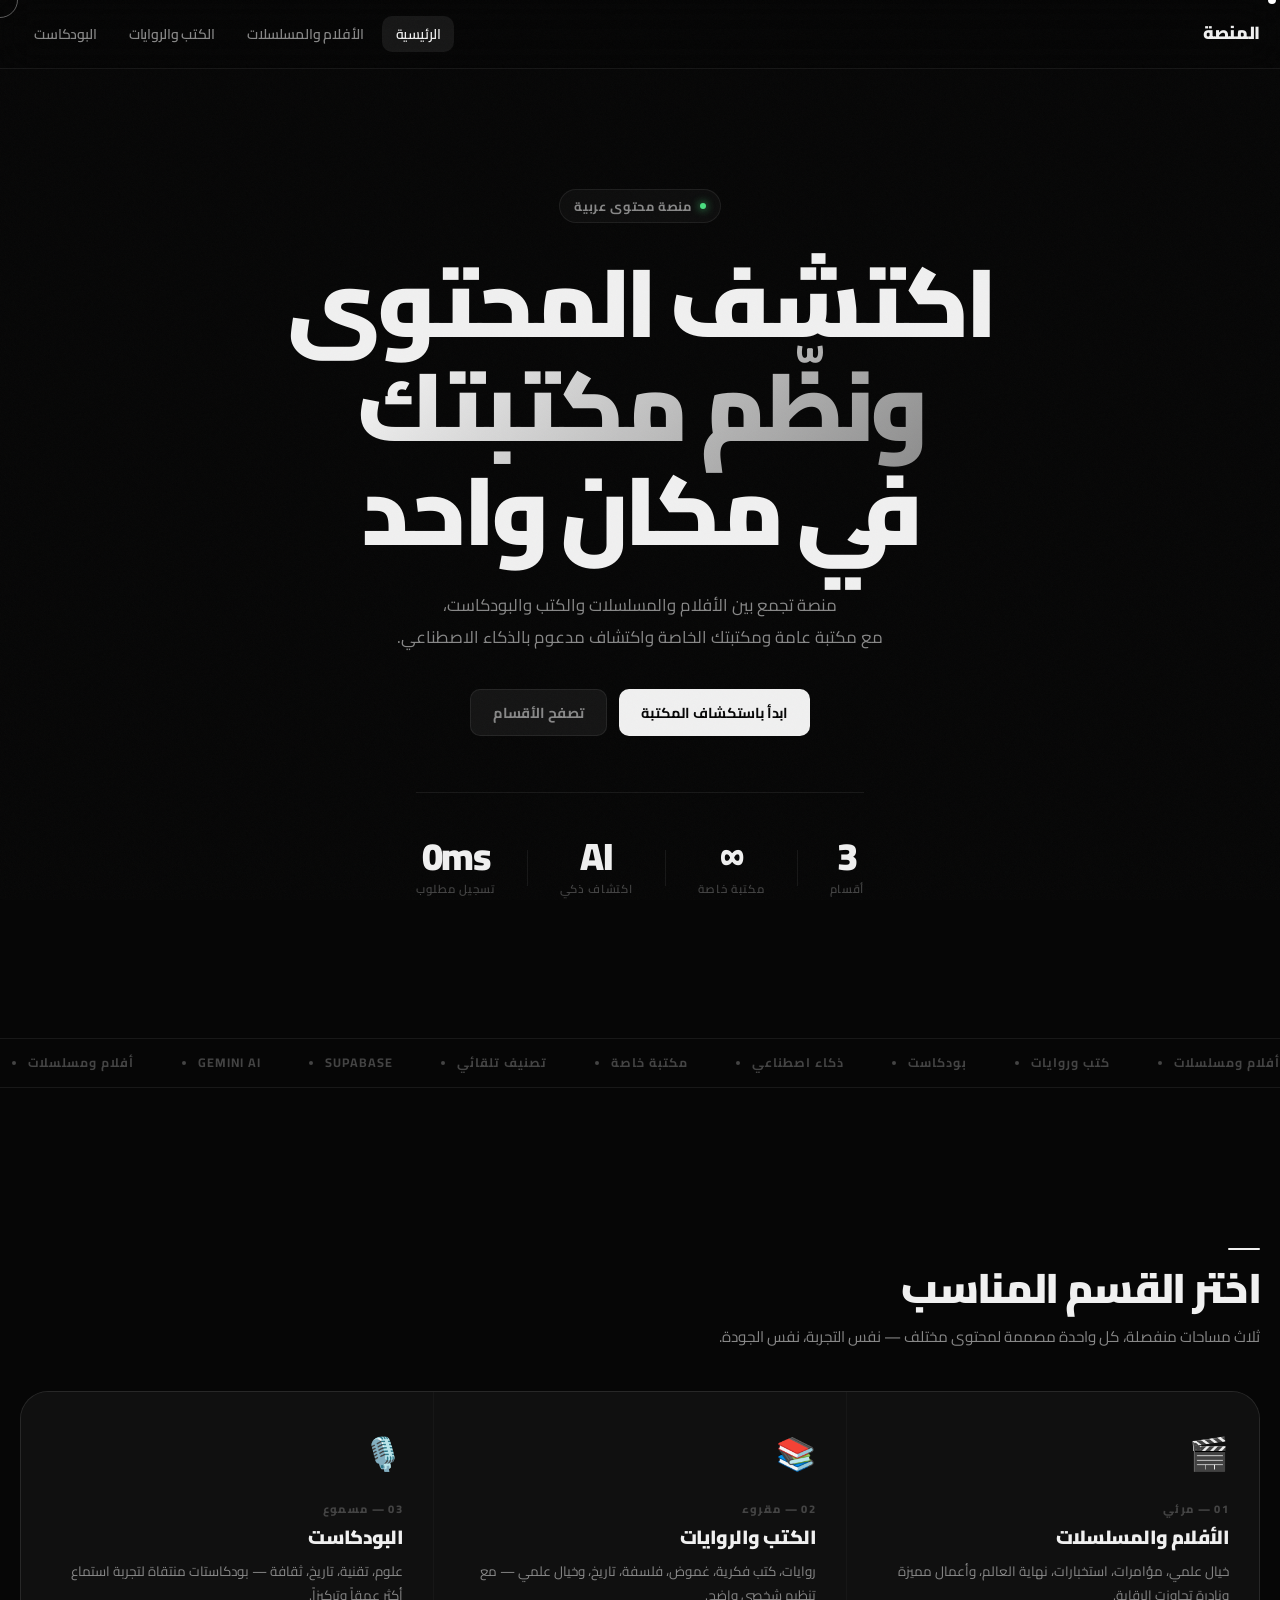
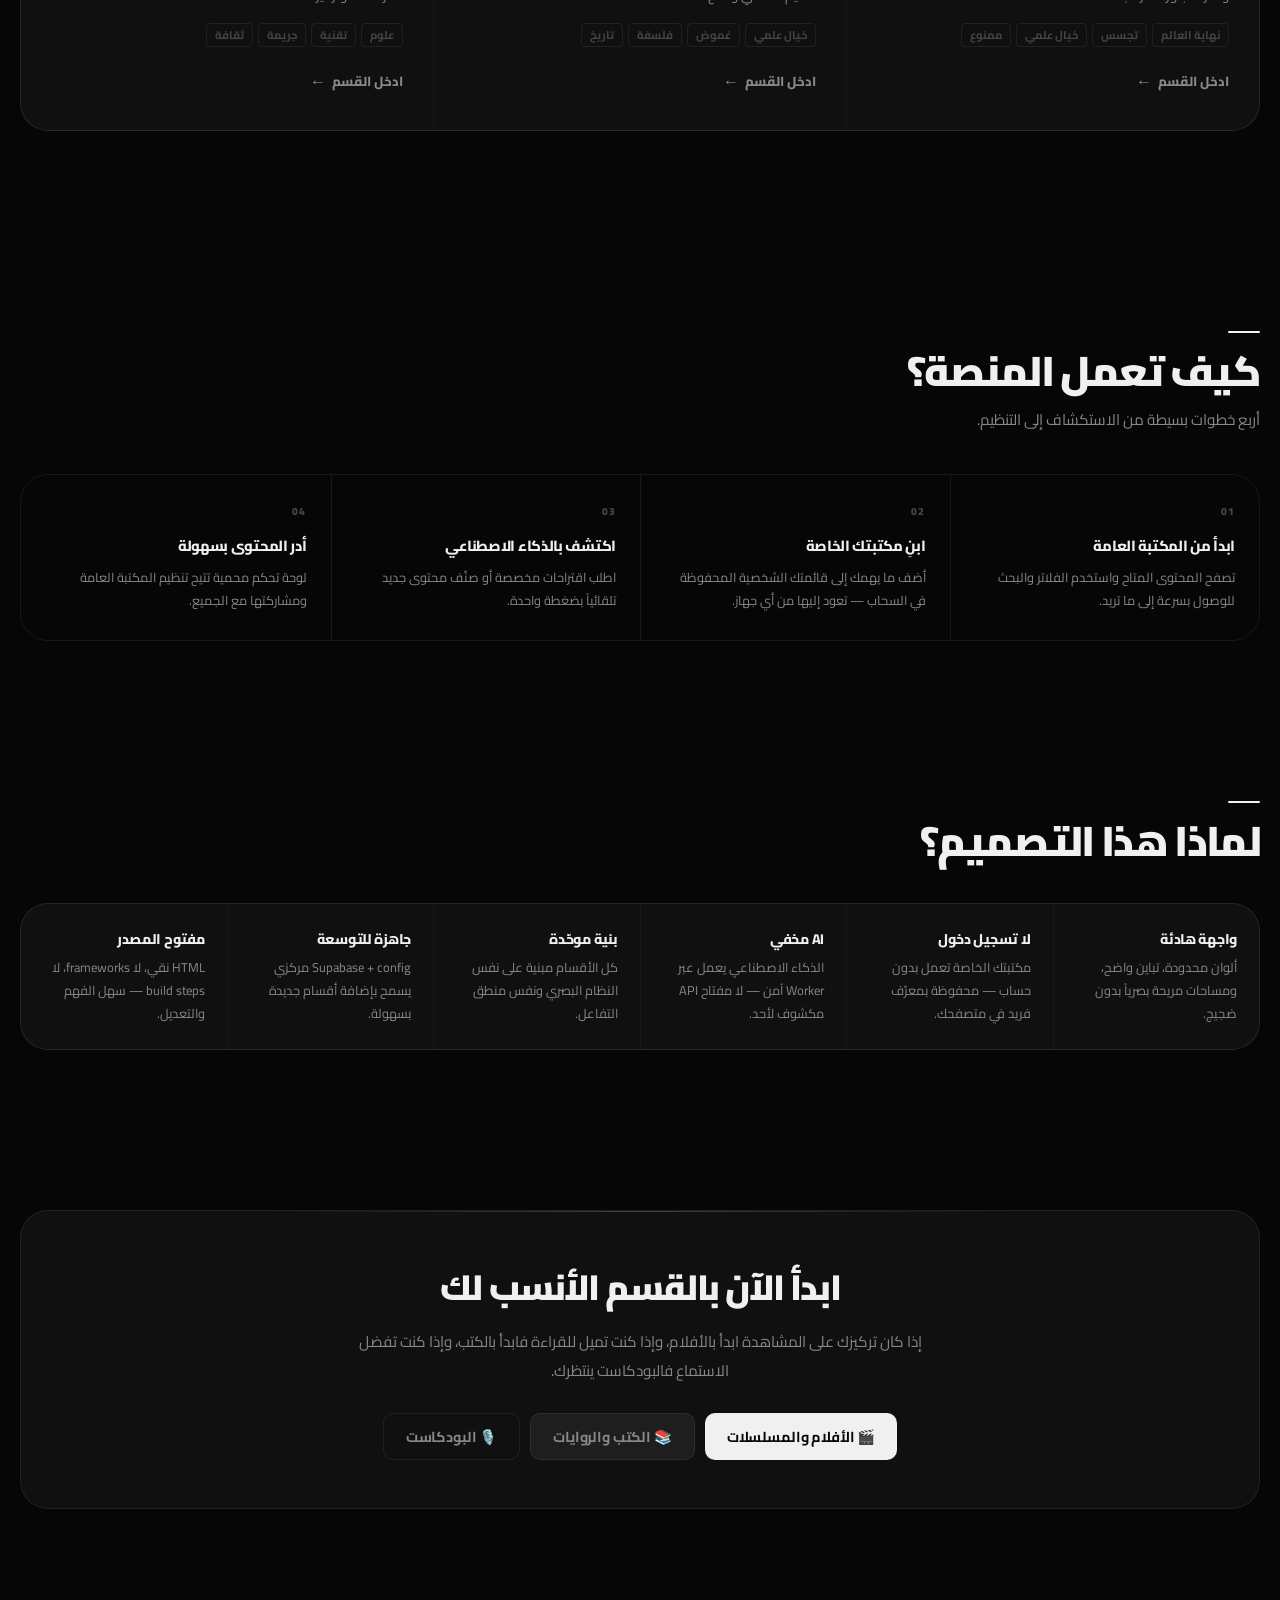
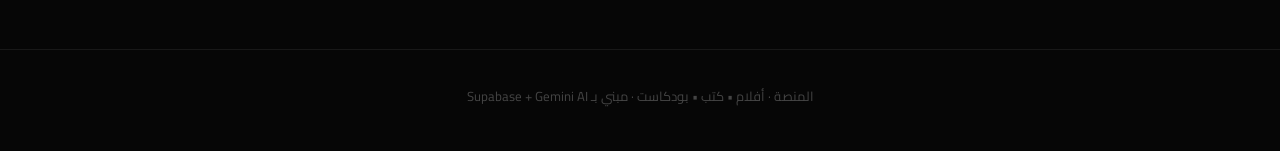
==== commit bdd7201e: "Add hero section styles and update ticker styles" ====
--- a/index.html
+++ b/index.html
@@ -9,11 +9,51 @@
   <link rel="stylesheet" href="assets/css/style.css" />
   <title>المنصة | أفلام • كتب • بودكاست</title>
   <style>
-.ticker-row{display:flex;align-items:center;gap:32px;flex-wrap:wrap;justify-content:center;margin-top:48px;padding-top:40px;border-top:1px solid var(--border);}
+/* ── HERO OVERRIDES ── */
+.hero {
+  padding: 120px 0 80px;
+  min-height: 90vh;
+  display: flex;
+  align-items: center;
+}
+.hero-copy {
+  display: flex;
+  flex-direction: column;
+  align-items: center;
+  text-align: center;
+  max-width: 820px;
+  margin: 0 auto;
+  gap: 0;
+}
+.hero-badge {
+  margin-bottom: 28px;
+}
+.hero-copy h1 {
+  font-size: clamp(3.2rem, 7.5vw, 6rem);
+  line-height: 1.08;
+  letter-spacing: -0.05em;
+  margin: 0 0 28px;
+}
+.hero-copy p {
+  font-size: 1.05rem;
+  line-height: 1.85;
+  color: var(--text-2);
+  max-width: 560px;
+  margin: 0 0 36px;
+}
+.hero-actions {
+  display: flex;
+  gap: 12px;
+  flex-wrap: wrap;
+  justify-content: center;
+  margin: 0;
+}
+/* ── TICKER ── */
+.ticker-row{display:flex;align-items:center;gap:32px;flex-wrap:wrap;justify-content:center;margin-top:56px;padding-top:44px;border-top:1px solid var(--border);}
 .ticker-item{text-align:center;}
-.ticker-num{font-size:clamp(2rem,4vw,2.8rem);font-weight:900;letter-spacing:-0.04em;line-height:1;color:var(--text);}
-.ticker-label{font-size:0.78rem;color:var(--text-3);margin-top:4px;font-weight:600;letter-spacing:0.05em;text-transform:uppercase;}
-.ticker-sep{width:1px;height:40px;background:var(--border);}
+.ticker-num{font-size:clamp(1.8rem,3.5vw,2.4rem);font-weight:900;letter-spacing:-0.04em;line-height:1;color:var(--text);}
+.ticker-label{font-size:0.72rem;color:var(--text-3);margin-top:5px;font-weight:600;letter-spacing:0.06em;text-transform:uppercase;}
+.ticker-sep{width:1px;height:36px;background:var(--border);}
 .platform-grid{display:grid;grid-template-columns:repeat(3,1fr);gap:1px;background:var(--border);border-radius:var(--r-xl);overflow:hidden;border:1px solid var(--border);}
 .platform-card{background:var(--surface);padding:36px 30px;display:flex;flex-direction:column;position:relative;overflow:hidden;transition:background 0.3s;text-decoration:none;color:inherit;}
 .platform-card:hover{background:var(--surface-2);}
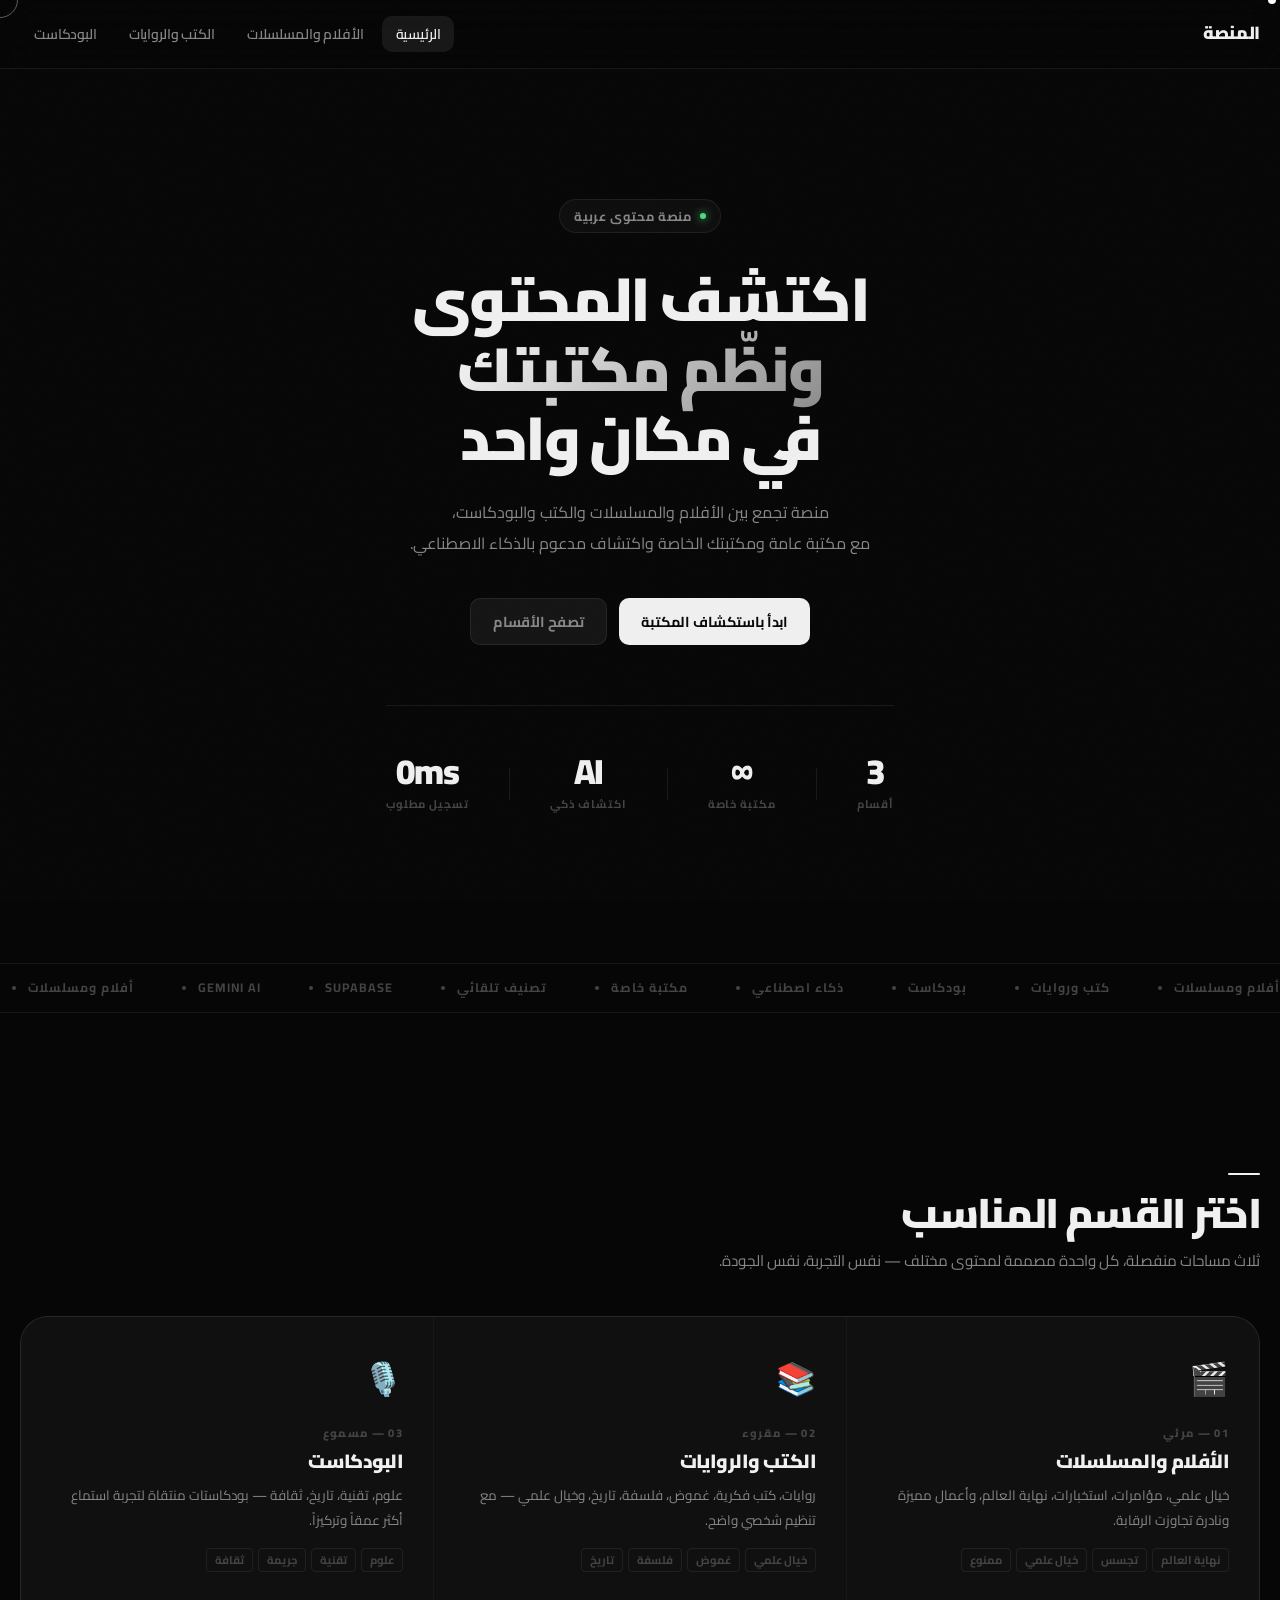
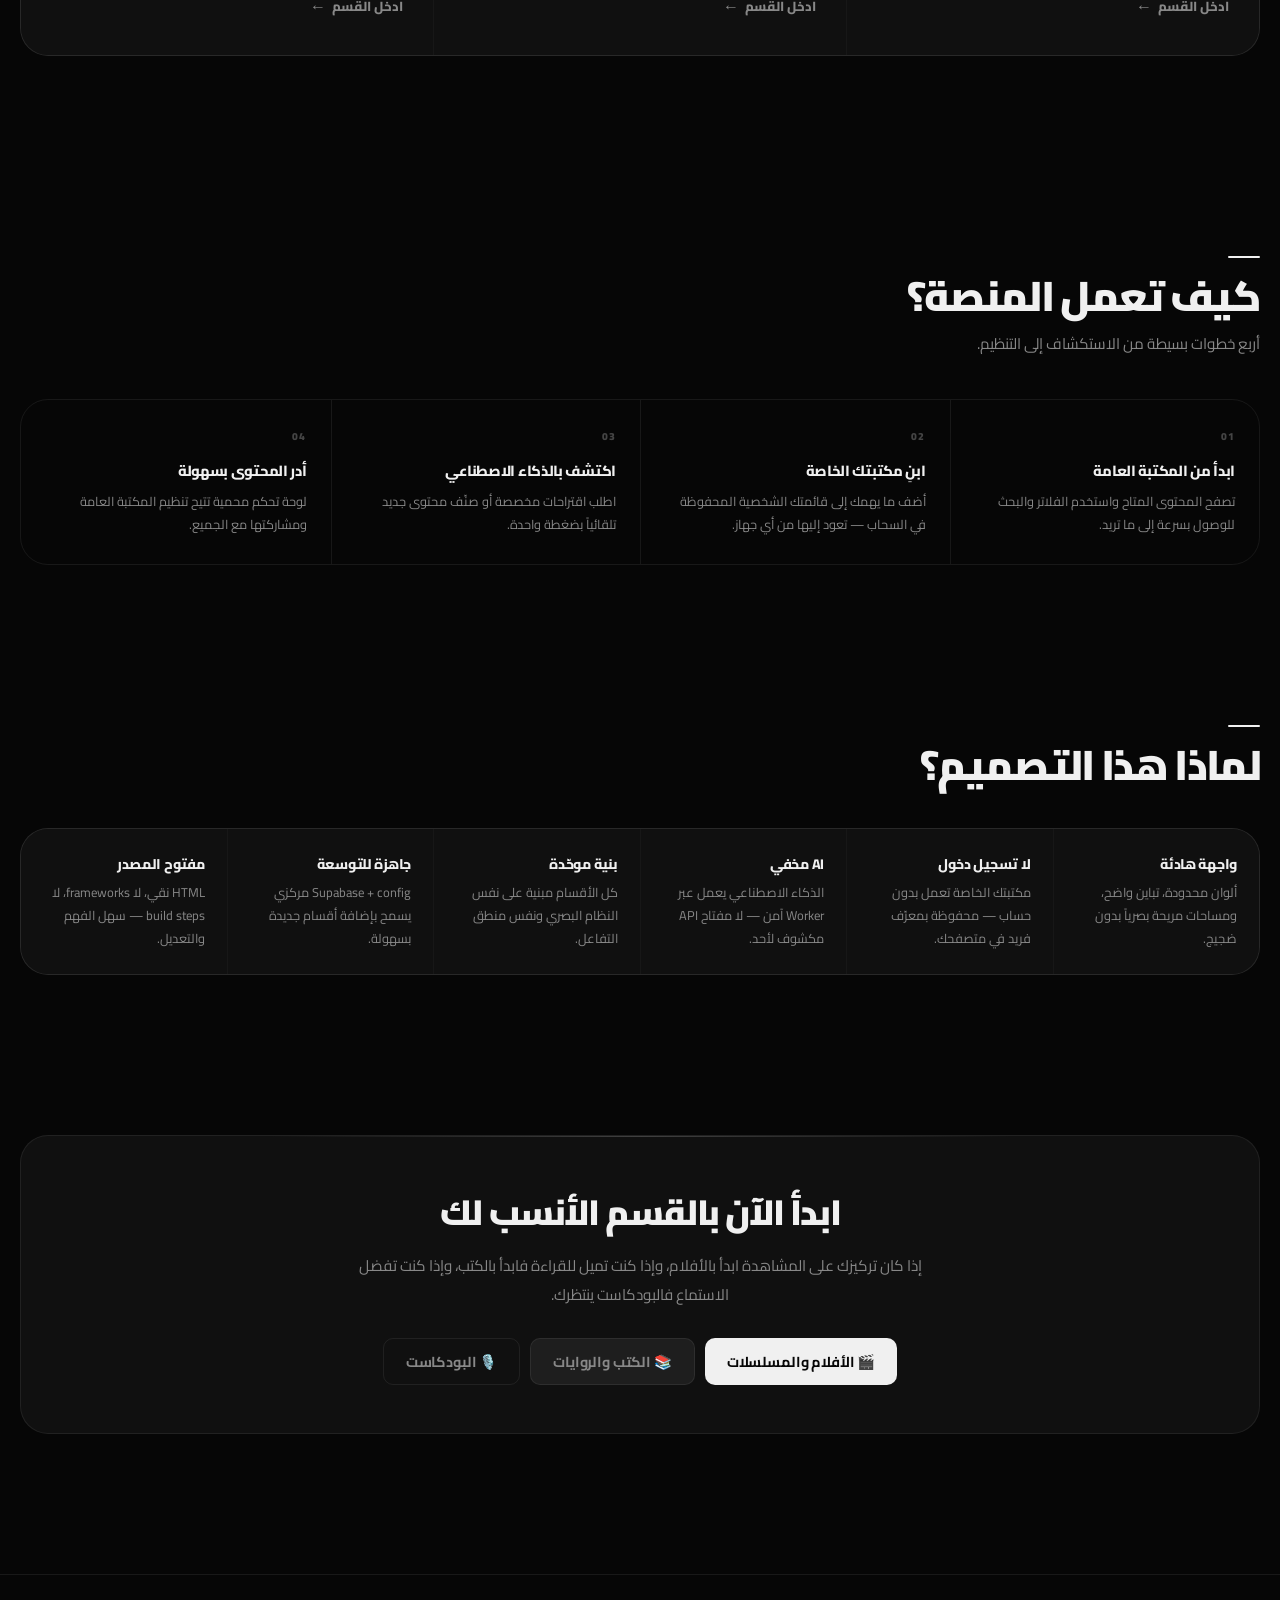
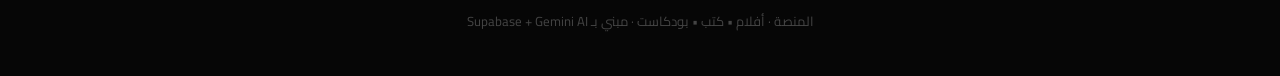
==== commit e5f32cf1: "Adjust hero and ticker styles in index.html" ====
--- a/index.html
+++ b/index.html
@@ -11,8 +11,8 @@
   <style>
 /* ── HERO OVERRIDES ── */
 .hero {
-  padding: 120px 0 80px;
-  min-height: 90vh;
+  padding: 130px 0 90px;
+  min-height: 88vh;
   display: flex;
   align-items: center;
 }
@@ -21,25 +21,25 @@
   flex-direction: column;
   align-items: center;
   text-align: center;
-  max-width: 820px;
+  max-width: 760px;
   margin: 0 auto;
-  gap: 0;
 }
 .hero-badge {
-  margin-bottom: 28px;
+  margin-bottom: 32px;
 }
 .hero-copy h1 {
-  font-size: clamp(3.2rem, 7.5vw, 6rem);
-  line-height: 1.08;
-  letter-spacing: -0.05em;
-  margin: 0 0 28px;
+  font-size: clamp(2.4rem, 5vw, 3.8rem);
+  line-height: 1.14;
+  letter-spacing: -0.04em;
+  margin: 0 0 24px;
+  font-weight: 900;
 }
 .hero-copy p {
-  font-size: 1.05rem;
-  line-height: 1.85;
+  font-size: 1rem;
+  line-height: 1.9;
   color: var(--text-2);
-  max-width: 560px;
-  margin: 0 0 36px;
+  max-width: 520px;
+  margin: 0 0 40px;
 }
 .hero-actions {
   display: flex;
@@ -49,11 +49,11 @@
   margin: 0;
 }
 /* ── TICKER ── */
-.ticker-row{display:flex;align-items:center;gap:32px;flex-wrap:wrap;justify-content:center;margin-top:56px;padding-top:44px;border-top:1px solid var(--border);}
+.ticker-row{display:flex;align-items:center;gap:40px;flex-wrap:wrap;justify-content:center;margin-top:60px;padding-top:48px;border-top:1px solid var(--border);}
 .ticker-item{text-align:center;}
-.ticker-num{font-size:clamp(1.8rem,3.5vw,2.4rem);font-weight:900;letter-spacing:-0.04em;line-height:1;color:var(--text);}
-.ticker-label{font-size:0.72rem;color:var(--text-3);margin-top:5px;font-weight:600;letter-spacing:0.06em;text-transform:uppercase;}
-.ticker-sep{width:1px;height:36px;background:var(--border);}
+.ticker-num{font-size:clamp(1.6rem,3vw,2.2rem);font-weight:900;letter-spacing:-0.04em;line-height:1;color:var(--text);}
+.ticker-label{font-size:0.7rem;color:var(--text-3);margin-top:6px;font-weight:700;letter-spacing:0.08em;text-transform:uppercase;}
+.ticker-sep{width:1px;height:32px;background:var(--border);}
 .platform-grid{display:grid;grid-template-columns:repeat(3,1fr);gap:1px;background:var(--border);border-radius:var(--r-xl);overflow:hidden;border:1px solid var(--border);}
 .platform-card{background:var(--surface);padding:36px 30px;display:flex;flex-direction:column;position:relative;overflow:hidden;transition:background 0.3s;text-decoration:none;color:inherit;}
 .platform-card:hover{background:var(--surface-2);}
